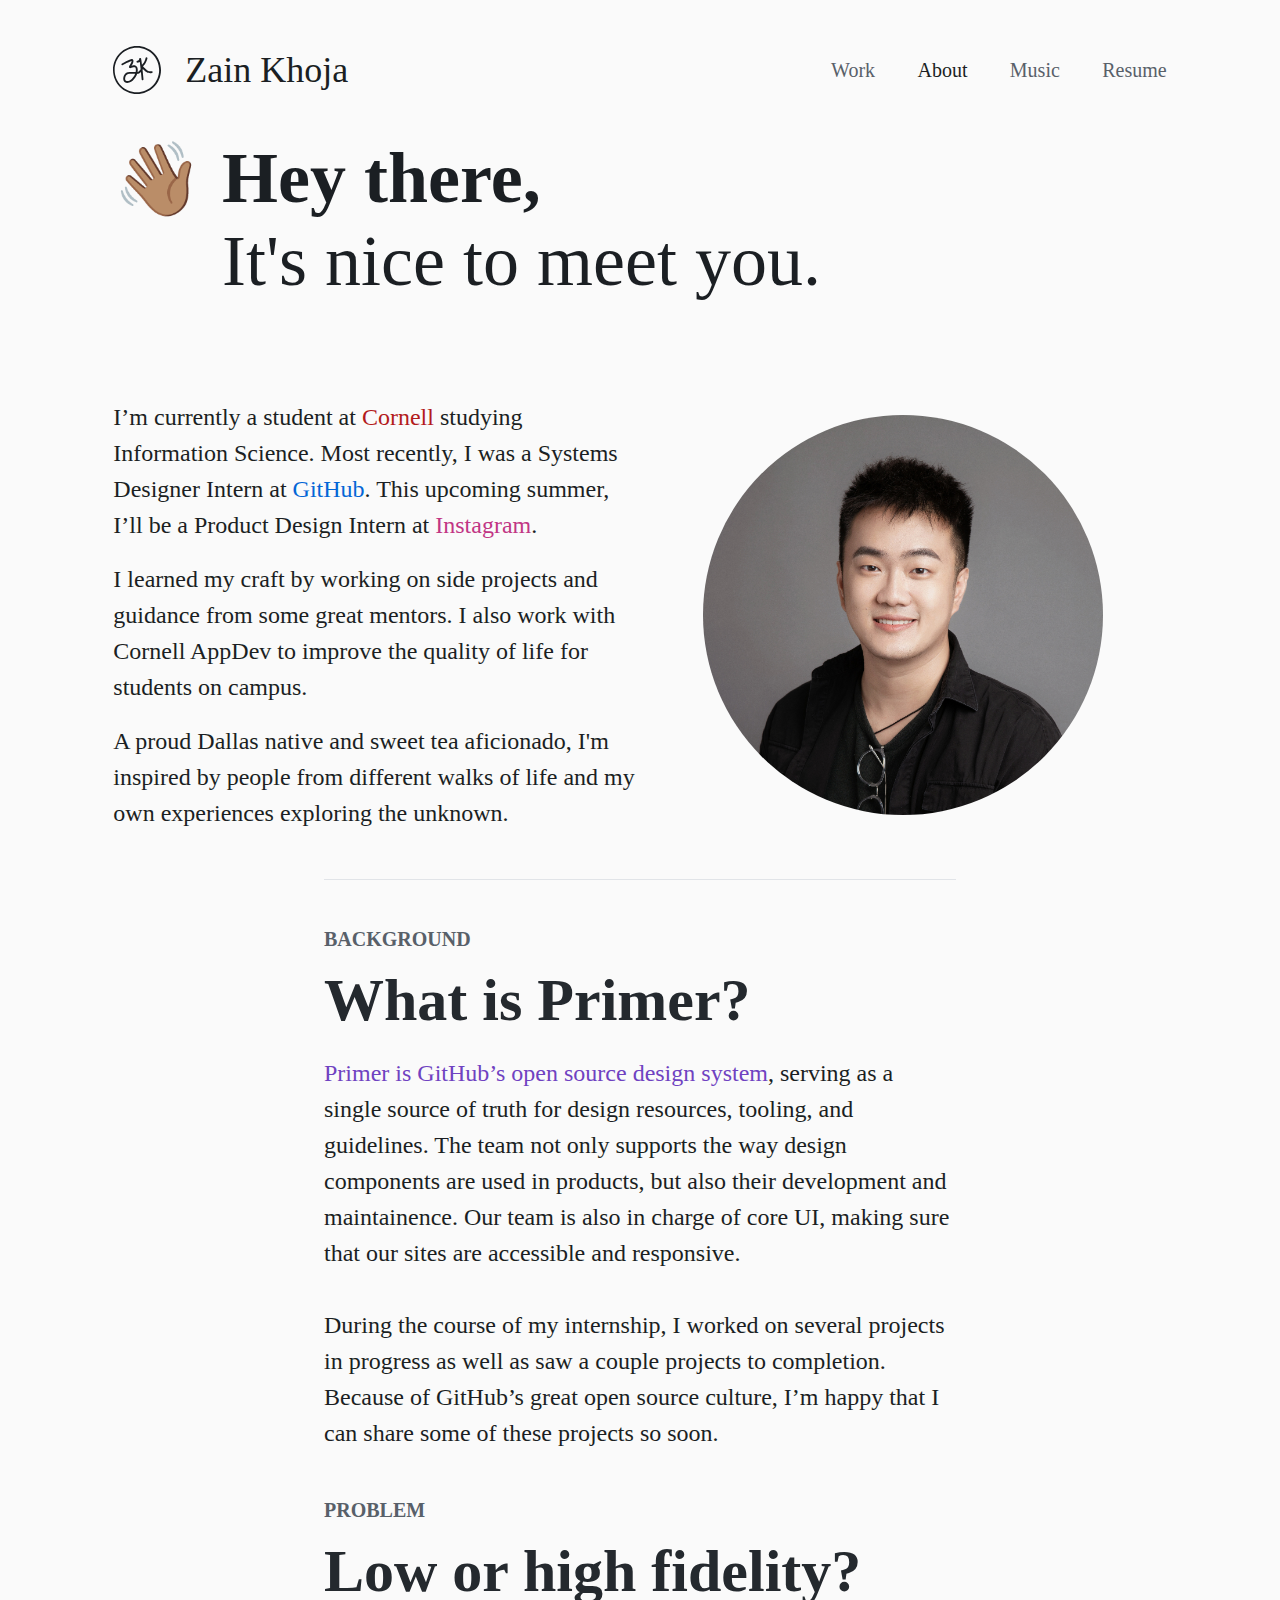
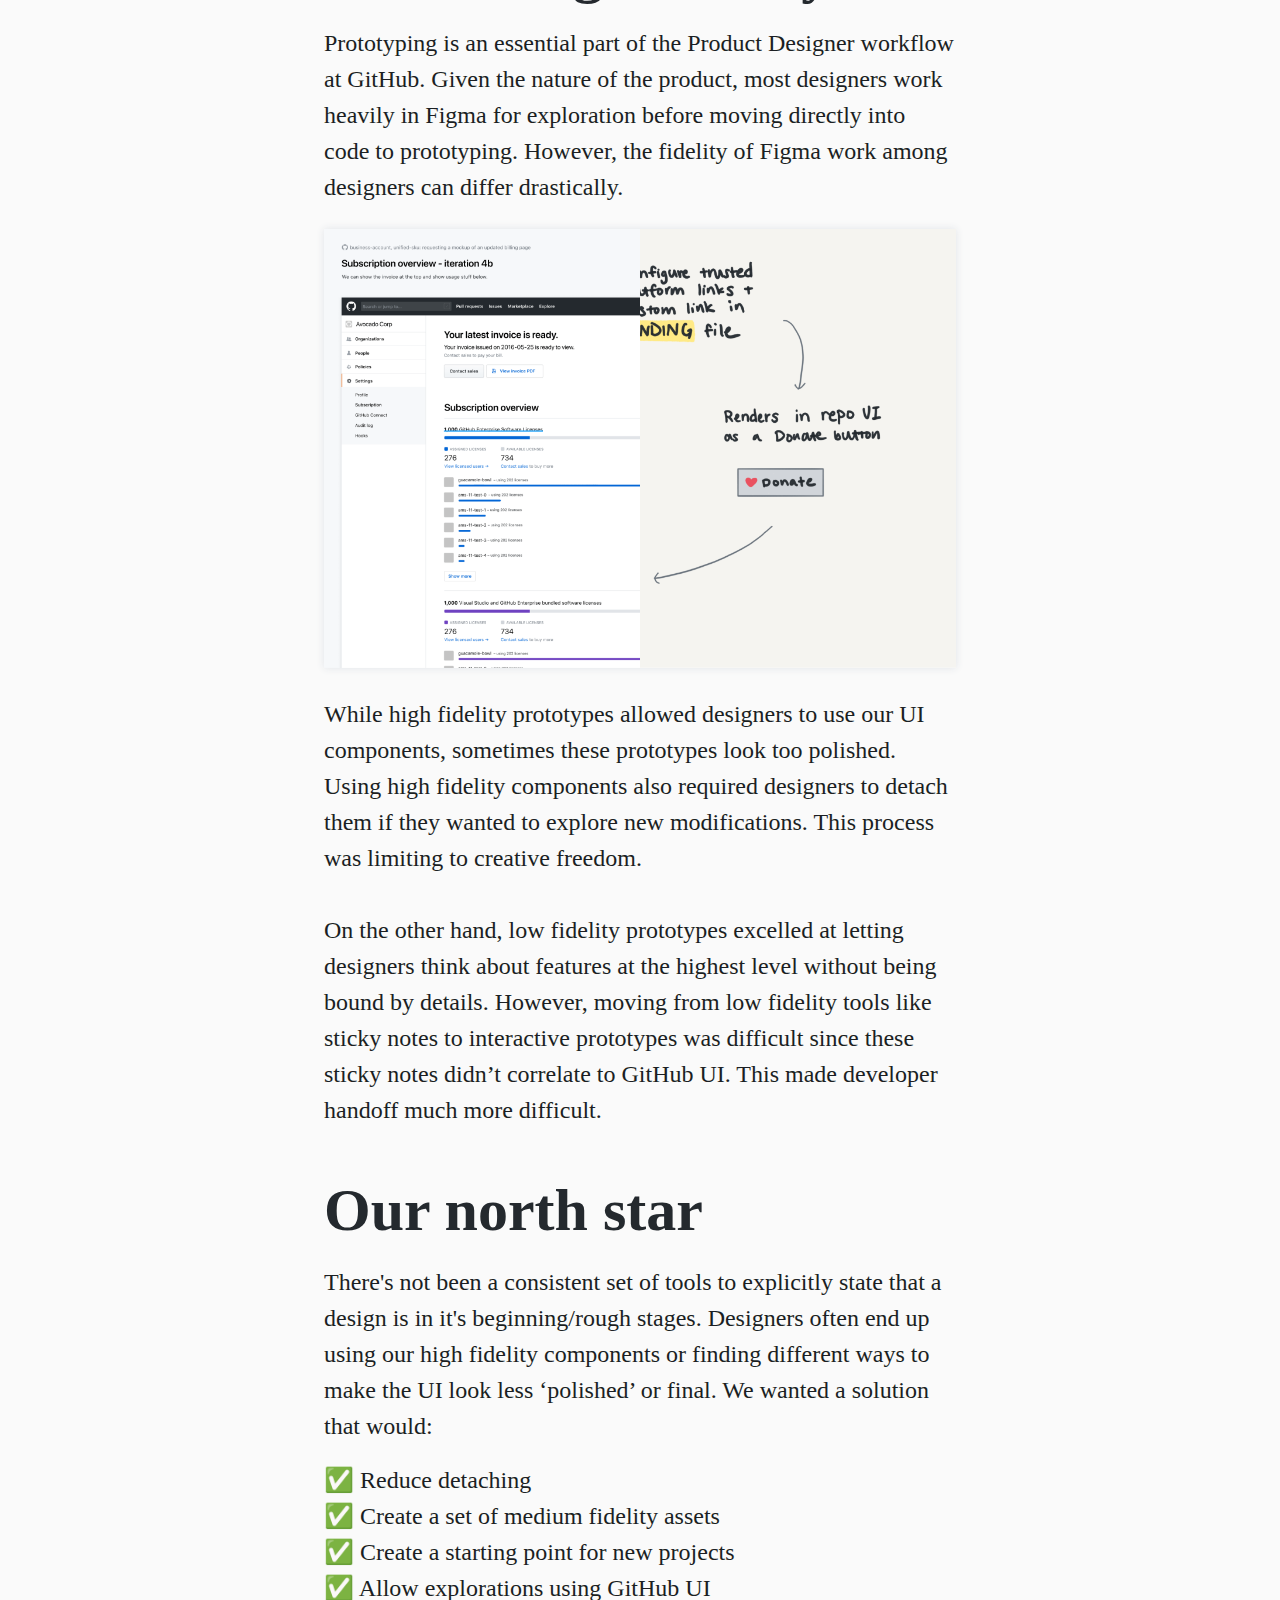
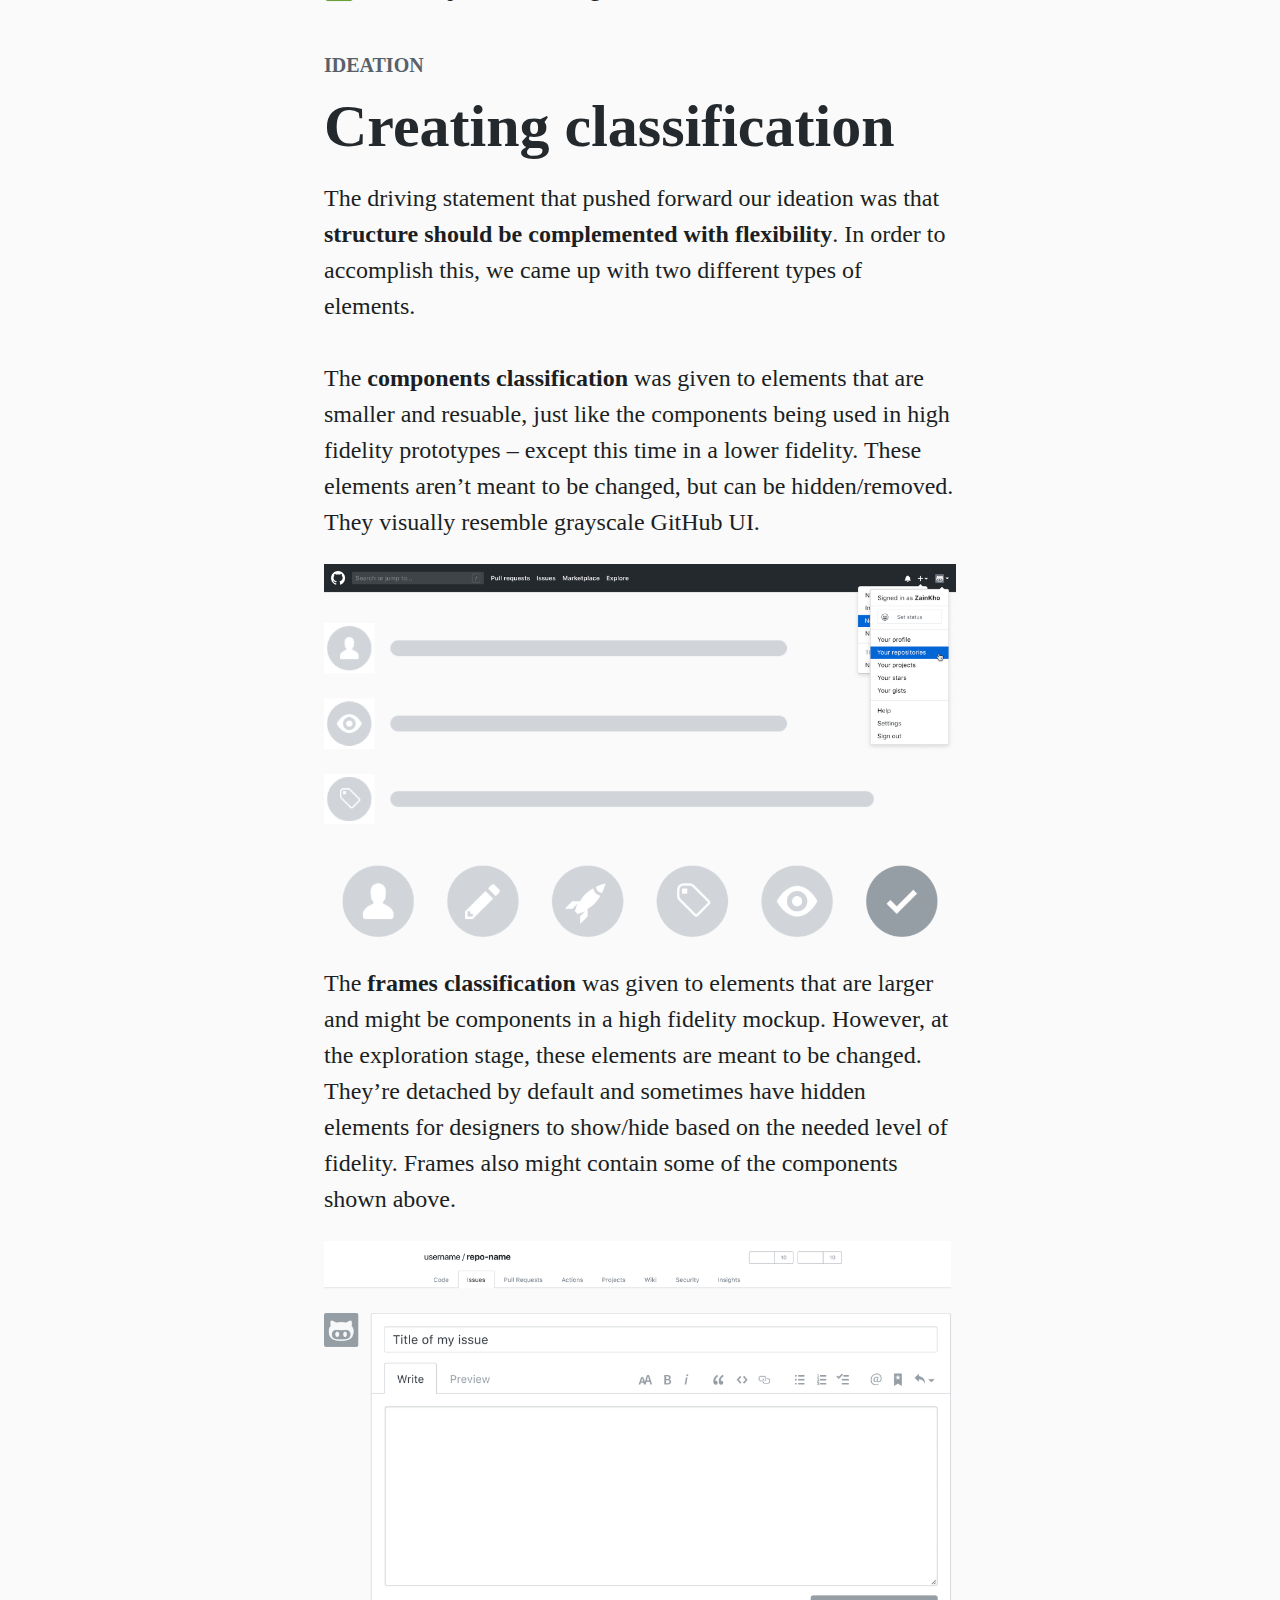
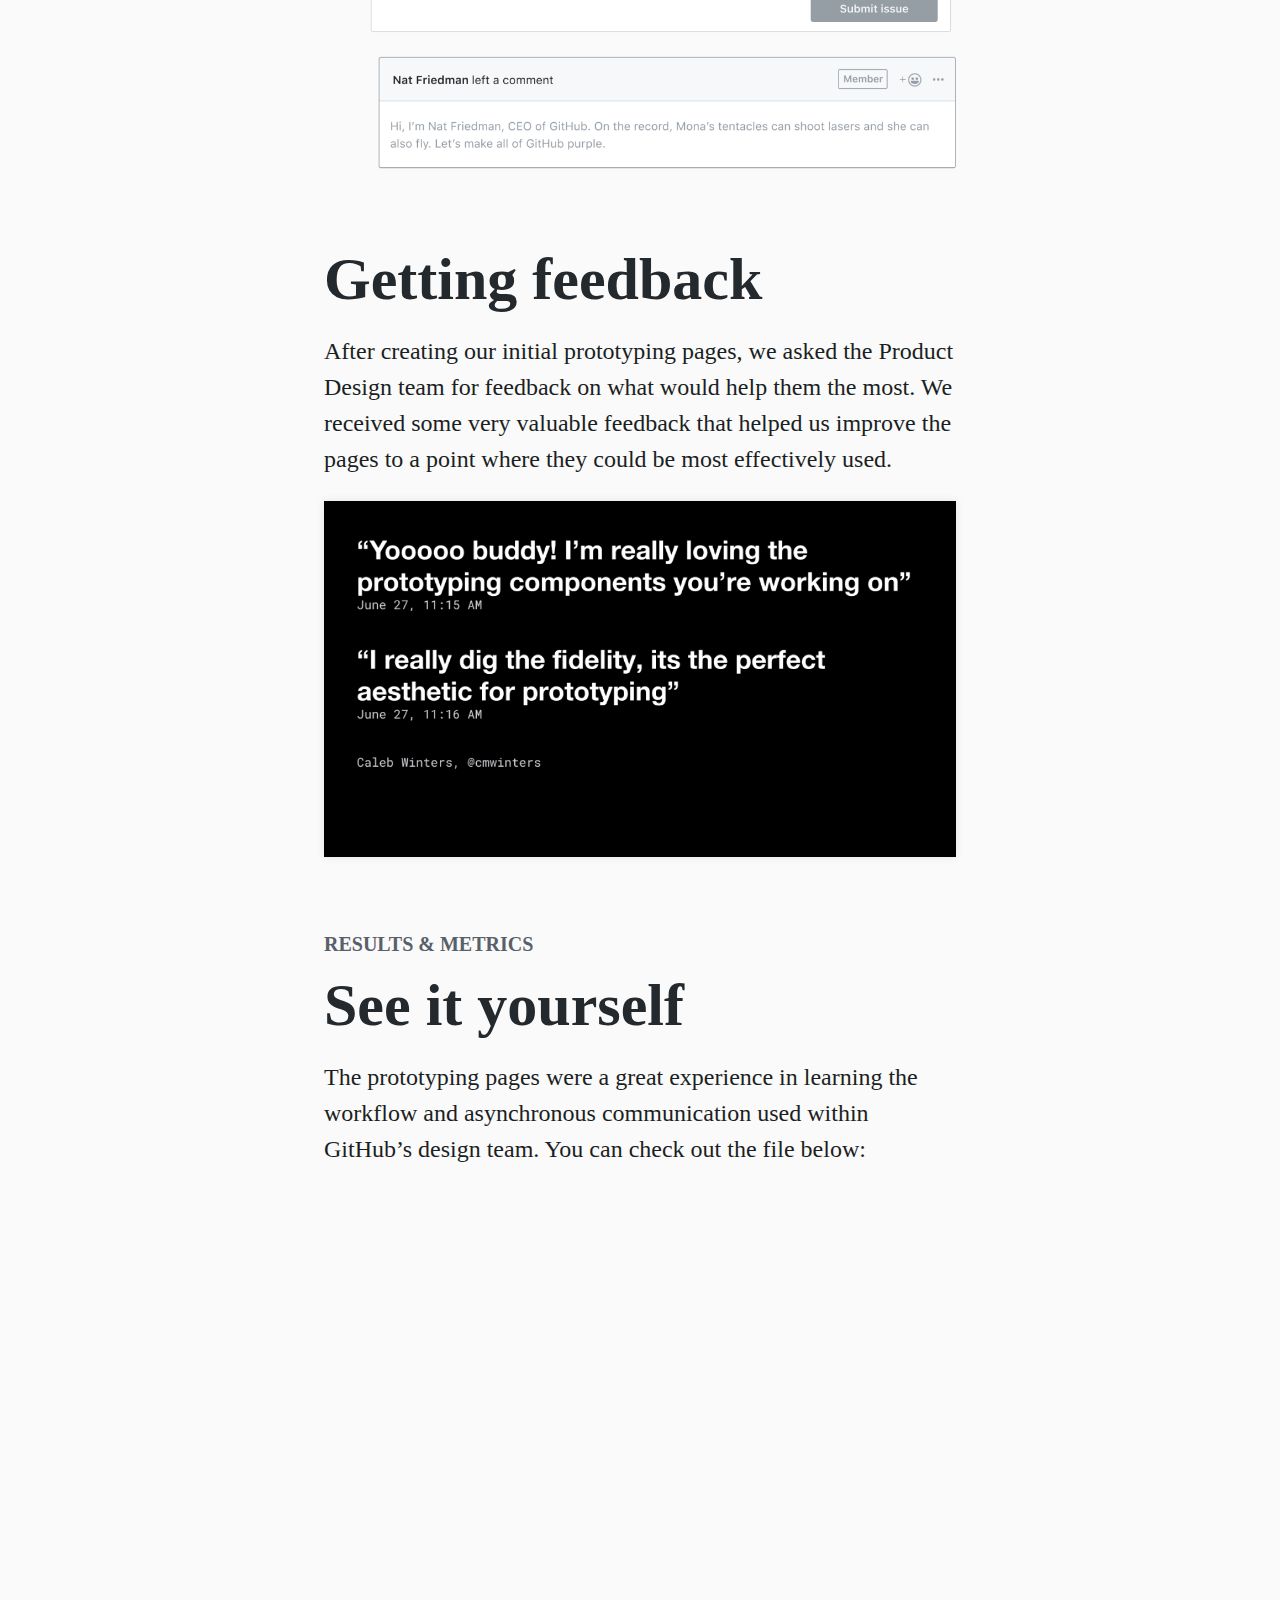
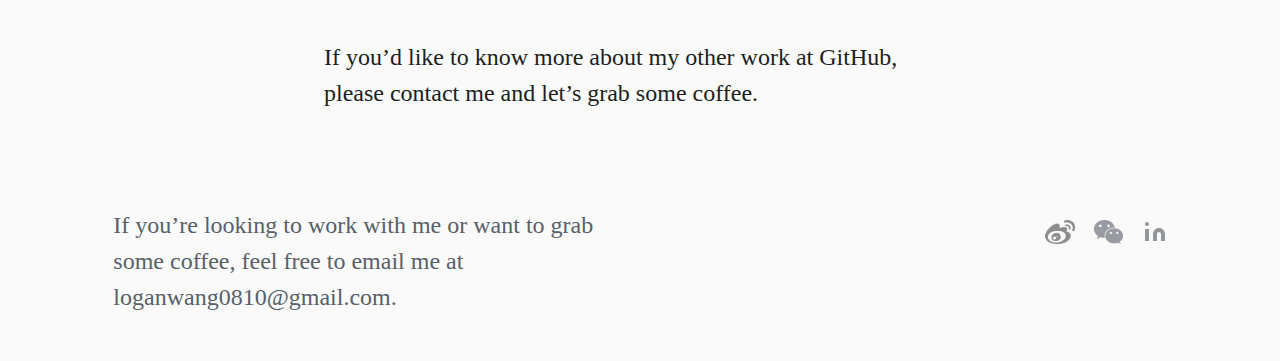
==== about.html @ 45bb0aec "Basic Foundation" ====
<!-- About -->

<!DOCTYPE html>
<html lang="en">

<!-- HEAD -->
<head id="top">
    <meta charset="UTF-8">
    <title>About · Zain Khoja</title>
    <meta name="Description" content="Zain Khoja is a designer and student at Cornell. He's currently a Design Systems Intern at GitHub.">

    <!-- Viewport -->
    <meta name="viewport" content="width=device-width, initial-scale=1.0">
    
    <!-- CSS Links -->
    <link rel="stylesheet" href="css/style.css" type="text/css">
    <link rel="stylesheet" href="css/hover-min.css">

    <!-- Javascript -->
    <script src="js/jquery-3.4.1.min.js"></script>
    <script>
        /* Back button appears on scroll */
        $(window).scroll(function(){
          if ($(this).scrollTop() > 20) {
              $('.back').removeClass('no-display');
          } else {
              $('.back').addClass('no-display');
          }
        });
        
        /* Forward button appears on scroll */
        $(window).scroll(function(){
          if ($(this).scrollTop() > 20) {
              $('.forward').removeClass('no-display');
          } else {
              $('.forward').addClass('no-display');
          }
        });
        
        /* Scroll button appears on scroll */
        $(window).scroll(function(){
          if ($(this).scrollTop() > 20) {
              $('.scroll-to-top').removeClass('no-display');
          } else {
              $('.scroll-to-top').addClass('no-display');
          }
        });

        /* Smooth Scrolling */
        $(document).ready(function(){
          $("a").on('click', function(event) {
            if (this.hash !== "") {
                event.preventDefault();
                var hash = this.hash;
                $('html, body').animate({
                    scrollTop: $(hash).offset().top
                }, 500, function(){
                    window.location.hash = hash;
                });
            }
          });
        });
    </script>

    <!-- Webpage Icons -->
    <link rel="icon" type="image/x-icon" href="fanyue_logo.ico"/>
    <link rel="icon" type="image/png" href="zk-logo.png"/>

    <!-- Global site tag (gtag.js) - Google Analytics -->
    <script async src="https://www.googletagmanager.com/gtag/js?id=UA-89012104-2"></script>
    <script>
      window.dataLayer = window.dataLayer || [];
      function gtag(){dataLayer.push(arguments);}
      gtag('js', new Date());

      gtag('config', 'UA-89012104-2');
    </script>

    <!-- Twitter Preview -->
    <meta name="twitter:card" content="summary_large_image"/>
    <meta name="twitter:site" content="@zainkho"/>
    <meta name="twitter:creator" content="@zainkho"/>
    <meta name="twitter:title" content="Zain Khoja" />
    <meta name="twitter:description" content="Zain Khoja is a designer and student at Cornell."/>
    <meta name="twitter:image:src" content="https://zainkho.com/zk-screenshot.png"/>
</head>

<body class="grid">
    <!-- Header -->
    <header class="c12">
        <!-- Nav -->
        <div class="hero">
            <div class="header">
                <a href="/"><img alt="Zain Khoja logo" src="zk-logo.svg" class="zk-logo"></a>
                <h3 class="medium content-web">Zain Khoja</h3>
                <nav class="nav">
                    <h5 class="option"><a href="index.html">Work</a></h5>
                    <h5 class="option selected">About</h5>
                    <h5 class="option"><a href="travel.html">Music</a></h5>
                    <h5 class="option"><a href="resume.html">Resume</a></h5>
                </nav>
            </div>

            <!-- Title -->
            <div class="title">
                <h1 class="content-web emoji">👋🏽</h1>
                <div>
                    <h1 class="content-mobile">👋🏽</h1>
                    <h1>Hey there,</h1>
                    <h1 class="medium">It's nice to meet you.</h1>
                </div>
            </div>
        </div>
    </header>
    
    <main class="c12 summary main">
        <div>
            <p>
                I’m currently a student at <a href="https://www.cornell.edu/" target="_blank" rel="noopener" class="link cornell-link">Cornell</a> studying Information Science. Most recently, I was a Systems Designer Intern at <a href="https://primer.style/team" target="_blank" rel="noopener" style="color: #0366D6" class="link">GitHub</a>. This upcoming summer, I’ll be a Product Design Intern at <a href="https://instagram.com" target="_blank" rel="noopener" class="link ig-link">Instagram</a>.
            </p><br>
            <p>
                I learned my craft by working on <a href="http://unicreative.co/" target="_blank" rel="noopener" class="link">side projects</a> and guidance from some <a href="https://twitter.com/sahkho" target="_blank" rel="noopener" class="link">great mentors</a>. I also work with <a href="https://cornellappdev.com" target="_blank" rel="noopener" class="link">Cornell AppDev</a> to improve the quality of life for students on campus.
            </p><br>
            <p>
                A proud Dallas native and sweet tea aficionado, I'm inspired by people from different walks of life and my own experiences exploring the unknown.
            </p>
        </div>
        <img alt="picture of Zain Khoja" src="形象照.jpeg" class="avi">
    </main>
    
    <div class="c6 divider"></div>

    <div class="c6">
        <div class="section">
            <h5 class="subtitle">Background</h5>
            <h2 class="github-title">What is Primer?</h2>
            <p>
                <a href="https://primer.style/" target="_blank" rel="noopener" class="link github-link">Primer is GitHub’s open source design system</a>, serving as a single source of truth for design resources, tooling, and guidelines. The team not only supports the way design components are used in products, but also their development and maintainence. Our team is also in charge of core UI, making sure that our sites are accessible and responsive.
            </p>
            <br><br>
            <p>
                During the course of my internship, I worked on several projects in progress as well as saw a couple projects to completion. Because of GitHub’s great open source culture, I’m happy that I can share some of these projects so soon.
            </p>
        </div>

        <div class="section">
            <h5 class="subtitle">Problem</h5>
            <h2 class="github-title">Low or high fidelity?</h2>
            <p>
                Prototyping is an essential part of the Product Designer workflow at GitHub. Given the nature of the product, most designers work heavily in Figma for exploration before moving directly into code to prototyping. However, the fidelity of Figma work among designers can differ drastically.
            </p>
            <img alt="low and high fidelity explorations" src="work/github/github-mockup-1.png" class="img shadow"> 
            <p>
                While high fidelity prototypes allowed designers to use our UI components, sometimes these prototypes look too polished. Using high fidelity components also required designers to detach them if they wanted to explore new modifications. This process was limiting to creative freedom.
            </p>
            <br><br>    
            <p>
                On the other hand, low fidelity prototypes excelled at letting designers think about features at the highest level without being bound by details. However, moving from low fidelity tools like sticky notes to interactive prototypes was difficult since these sticky notes didn’t correlate to GitHub UI. This made developer handoff much more difficult.
            </p>
        </div>

        <div class="section">
            <h5 class="subtitle"></h5>
            <h2 class="github-title">Our north star</h2>
            <p>
                There's not been a consistent set of tools to explicitly state that a design is in it's beginning/rough stages. Designers often end up using our high fidelity components or finding different ways to make the UI look less ‘polished’ or final. We wanted a solution that would:
            </p>
            <br>
            <p>
                ✅ Reduce detaching<br>
                ✅ Create a set of medium fidelity assets<br>
                ✅ Create a starting point for new projects<br>
                ✅ Allow explorations using GitHub UI
            </p>
        </div>

        <div class="section">
            <h5 class="subtitle">Ideation</h5>
            <h2 class="github-title">Creating classification</h2>
            <p>
                The driving statement that pushed forward our ideation was that <strong>structure should be complemented with flexibility</strong>. In order to accomplish this, we came up with two different types of elements.
            </p>
            <br><br>
            <p>
                The <strong>components classification</strong> was given to elements that are smaller and resuable, just like the components being used in high fidelity prototypes – except this time in a lower fidelity. These elements aren’t meant to be changed, but can be hidden/removed. They visually resemble grayscale GitHub UI.
            </p>
            <img alt="prototyping components" src="work/github/github-mockup-2.png" class="img">
            <p>
                The <strong>frames classification</strong> was given to elements that are larger and might be components in a high fidelity mockup. However, at the exploration stage, these elements are meant to be changed. They’re detached by default and sometimes have hidden elements for designers to show/hide based on the needed level of fidelity. Frames also might contain some of the components shown above.
            </p>
            <img alt="prototyping frames" src="work/github/github-mockup-3.png" class="img">
        </div>

        <div class="section">
            <h5 class="subtitle"></h5>
            <h2 class="github-title">Getting feedback</h2>
            <p>
                After creating our initial prototyping pages, we asked the Product Design team for feedback on what would help them the most. We received some very valuable feedback that helped us improve the pages to a point where they could be most effectively used.
            </p>
            <img alt="prototyping feedback" src="work/github/github-mockup-4.png" class="img shadow">
        </div>

        <div class="section">
            <h5 class="subtitle">Results & Metrics</h5>
            <h2 class="github-title">See it yourself</h2>
            <p>
                The prototyping pages were a great experience in learning the workflow and asynchronous communication used within GitHub’s design team. You can check out the file below:
            </p>
            <br/>
            <iframe style="border: none;" width="800" height="450" src="https://www.figma.com/embed?embed_host=share&url=https%3A%2F%2Fwww.figma.com%2Ffile%2FRfvQDIm4H4pRqiv7b1nHXZ%2Fprototyping-pages%3Fnode-id%3D0%253A1" allowfullscreen></iframe>
            <br/>
            <p>
                 If you’d like to know more about my other work at GitHub, please contact me and let’s grab some coffee.
            </p>
        </div>
    </div>

    <footer class="c12 grid">
        <div class="c6-left">
            <p>If you’re looking to work with me or want to grab some coffee, feel free to email me at <a href="loganwang0810@gmail.com?subject=Hey!" target="_blank" rel="noopener">loganwang0810@gmail.com</a>.</p>
        </div>
        <div class="social">
            <a href="https://weibo.com/u/2411232393" target="_blank" rel="noopener"><img alt="Twitter icon" src="icons/weibo.png" class="icons"></a>
            <a href="wechat_frd.jpeg" target="_blank" rel="noopener"><img alt="Medium icon" src="icons/wechat.png" class="icons"></a>
            <a href="https://www.linkedin.com/in/%E7%95%88%E6%9C%88-%E7%8E%8B-574818156/" target="_blank" rel="noopener"><img alt="LinkedIn icon" src="icons/linkedin.svg" class="icons"></a>
        </div>  
        
        <!-- Scroll To Top -->
        <a href="#top" aria-label="scroll to top" class="content-web no-display scroll-to-top"></a>
    </footer>
</body>

</html>
---- css/style.css ----
/* Styles */

/* COLORS */
:root {
    --black: #1B1F23;
    --white: #FAFAFA;
    --gray-01: #E1E4E8;
    --gray-02: #959DA5;
    --gray-03: #586069;
    --gray-04: #2F363D;
    --gray-05: #1B1F23;
}

/* TYPOGRAPHY */
@font-face {
    font-family: 'SF-Display';
    src: url(../fonts/SF-Pro-Display-Bold.woff);
    font-weight: bold;
}
@font-face {
    font-family: 'SF-Display';
    src: url(../fonts/SF-Pro-Display-Medium.woff);
    font-weight: 500;
}
@font-face {
    font-family: 'SF-Display';
    src: url(../fonts/SF-Pro-Display-Regular.woff);
    font-weight: normal;
}
@font-face {
    font-family: 'SF-Text';
    src: url(../fonts/SF-Pro-Text-Bold.woff);
    font-weight: bold;
}
@font-face {
    font-family: 'SF-Text';
    src: url(../fonts/SF-Pro-Text-Medium.woff);
    font-weight: 500;
}
@font-face {
    font-family: 'SF-Text';
    src: url(../fonts/SF-Pro-Text-Regular.woff);
    font-weight: normal;
}

h1 {
    font-family: 'SF-Display';
    font-size: 36px;    
    font-weight: bold;
    line-height: inherit;
    margin: 0;
}
h2 {
    font-family: 'SF-Display';
    font-size: 36px;    
    font-weight: bold;
    line-height: inherit;
    margin: 0;
}
h3 {
    font-family: 'SF-Display';
    font-size: 18px;    
    font-weight: bold;
    line-height: inherit;
    margin: 0;
}
h4 {
    font-family: 'SF-Display';
    font-size: 18px;    
    font-weight: bold;
    line-height: inherit;
    margin: 0;
}
h5 {
    font-family: 'SF-Display';
    font-size: 16px;    
    font-weight: bold;
    line-height: inherit;
    margin: 0;
}
h6 {
    font-family: 'SF-Text';
    font-size: 14px;    
    font-weight: bold;
    line-height: inherit;
    margin: 0;
}
p, li {
    font-family: 'SF-Display';
    font-size: 18px;
    font-weight: normal;
    line-height: 150%;
    margin: 0;
}
a {
    text-decoration: none;
    color: inherit;
    transition: 0.28s;
}
@media screen and (min-width: 450px) {
    h1 {
        font-size: calc(36px + 36* ((100vw - 320px) / 680));
    }
    h2 {
        font-size: calc(30px + 30 * ((100vw - 320px) / (680)));
    }
    h3 {
        font-size: calc(18px + 18 * ((100vw - 320px) / (680)));
    }
    h4 {
        font-size: calc(18px + 6 * ((100vw - 320px) / (680)));
    }
    h5 {
        font-size: calc(16px + 4 * ((100vw - 320px) / (680)));
    }
    h6 {
        font-size: calc(14px + 2 * ((100vw - 320px) / (680)));
    }
    p, li {
        font-size: calc(18px + 6 * ((100vw - 320px) / (680)));
    }
}
@media screen and (min-width: 1000px) {
    h1 {
        font-size: 72px;
    }
    h2 {
        font-size: 60px;
    }
    h3 {
        font-size: 36px;
    }
    h4 {
        font-size: 24px;
    }
    h5 {
        font-size: 20px;
    }
    h6 {
        font-size: 16px;
    }
    p, li {
        font-size: 24px;
    }
}
.medium {
    font-weight: 500;
}
.white {
    color: var(--white);
}
.link:hover {
    opacity: 0.6;
    transition: 0.28s;
}

/* GRID */
.grid {
    display: grid;
    grid-template-columns: minmax(0, 1fr);
}
.c12 {
    grid-column: 2 /12;
}
.c6 {
    grid-column: 4 / 10;
}
.c6-left {
    grid-column: 1 / 7;
}
.c6-right {
    grid-column: 8 / 12;
}
.flex {
    display: flex;
    flex-direction: column;
}

/* IMAGES */
.img {
    margin-top: 1.5em;
    margin-bottom: 1.5em;
    width: 100%;
}
.shadow {
    box-shadow: 0 0 8px 0 var(--gray-01);
}

/* GLOBAL */ 
html {
    color: var(--black);
    background: var(--white);
    overflow-x: hidden;
    margin-top: 3vw;
    margin-bottom: 3vw;
    
    animation: 1.0s ease-in fade-in;
}
img {
    -webkit-user-drag: none;
}
video {
    -webkit-user-drag: none;
}
.section {
    margin-bottom: 3em;
}

/* HEADER */
.hero {
    position: relative;
}
.header {
    display: flex;
    flex-direction: row;
    line-height: 3em;
}
.zk-logo {
    height: 3em;
    transition: 1.5s ease-in-out;
}
.zk-logo:hover {
    transform: rotate(1800deg);
    transition: 15.0s linear;
}
.nav {
    line-height: 3em;
}
.option {
    display: inline;
    margin-left: 6vw;
    font-weight: normal;
    color: var(--gray-03);
}
.selected {
    font-weight: 500;
    color: var(--black);
}
.option:hover {
    color: var(--black);
}
.title {
    display: flex;
    flex-direction: row;
}
.emoji {
    height: 7vw;
    width: 7vw;
    margin-right: 0.5em;
    text-align: center
}

/* SUMMARY */
.summary {
    display: grid;
    grid-template-columns: 100%;
}
.summary-section {
    width: 100%;
}
.summary-item {
    margin-bottom: 1.5em;
}
.subtitle {
    margin-bottom: 0.75em;
    text-transform: uppercase;
    color: var(--gray-03);
}
.divider {
    border-top: 1px solid var(--gray-01);
    margin-bottom: 3em;
}
/* BODY */
.main {
    margin-top: 3em;
    margin-bottom: 3em;
}
.content {
    display: grid;
    grid-column-gap: 5vw;
    grid-template-columns: auto;
    grid-row-gap: 5vw;
    grid-template-rows: auto auto auto;
    position: relative;
    margin-top: 3em;
    margin-bottom: 3em;
}
.exp {
    display: flex;
    flex-direction: column;
    position: relative;
    width: 100%;
    border-radius: 0.625em;
}
.exp:after {
    content: "";
    display: block;
    padding-bottom: 100%;
}
.exp-content {
    display: flex;
    flex-direction: column;
    position: absolute;
    width: 100%;
    height: 100%;
    justify-content: center;
    align-items: center;
    text-align: center;
}
.exp-title {
    vertical-align: top;
    text-align: left;
}
.exp-github {
    background: #386592;

}
.exp-starbucks {
    background: #00704A;
}
.exp-ideo {
    background: #FFDB6D;
}
.exp-respond {
    background: linear-gradient(#FF7E7E, #FFB77E, #FFDE88);
}
.exp-tint {
    background: linear-gradient(135deg, #B2B2B2 0%, #666666 20%, #222222 20%);
}
.exp-nalp {
    background: #0052A5;
}

.github-logo {
    position: relative;
    margin-bottom: 1.5em;
    height: 17.5%;
    
    animation: 1.0s ease-in-out infinite infinite-bob;
}
.starbucks-heat-container {
    display: flex;
    flex-direction: row;
    position: relative;
    margin-right: 5%;
    margin-bottom: 5%;
    height: 10%;
    justify-content: center;
    align-items: center;
}
.starbucks-heat {
    display: inline-flex;
    margin: 7.5%;
    width: 5vw;
    height: 65%;
    border-radius: 10em;
    background: var(--white);
}
.evaporate-1 {
    animation: 2.0s ease-in-out infinite evaporate;
    animation-delay: 0s;
}
.evaporate-2 {
    animation: 2.0s ease-in-out infinite evaporate;
    animation-delay: 0.5s;
}
.evaporate-3 {
    animation: 2.0s ease-in-out infinite evaporate;
    animation-delay: 1.0s;
}

.starbucks-logo {
    position: relative;
    margin-bottom: 1.5em;
    height: 17.5%;
}
.ideo-soundwaves-container {
    display: flex;
    flex-direction: row;
    position: relative;
    margin-bottom: 1.5em;
    width: 100%;
    height: 45%;
    justify-content: center;
    align-items: center;
}
.ideo-soundwaves {
    display: inline-flex;
    margin: 1.25%;
    width: 0.5em;
    height: 100%;
    border-radius: 10em;
    background: var(--gray-05);
}
.ideo-soundwaves-1 {
    height: 25%;
}
.ideo-soundwaves-2 {
    height: 35%;
}
.ideo-soundwaves-3 {
    height: 45%;
}
.ideo-soundwaves-4 {
    height: 55%;
}
.ideo-soundwaves-5 {
    height: 65%;
}
.ideo-soundwaves-6 {
    height: 75%;
}
.ideo-soundwaves-7 {
    height: 85%;
}
.respond-logo-container {
    display: flex;
    flex-direction: row;
    position: relative;
    margin-bottom: 1.5vw;
    height: 45%;
    align-items: center;
    justify-content: center;
}
.respond-logo {
    position: relative;
    margin: 1.5vw;
    width: 20%;
}
.tint-logo {
    position: relative;
    margin-bottom: 1.5em;
    height: 17.5%;
}
.nalp-logo {
    position: relative;
    margin-bottom: 1.5em;
    height: 17.5%;
}

/* FOOTER */
footer {
    margin-top: 3em;
    line-height: 4em;
    color: var(--gray-03);
}
footer p a:hover {
    color: var(--black);
}
.social {
    grid-column: 9/ 13;
    display: flex;
    flex-direction: row;
    justify-content: flex-end;
    position: relative;
}
.icons {
    display: inline-block;
    margin-left: 1.5vw;
    height: 1.5em;
    opacity: 0.45;
    transition: 0.28s;
}
.icons:hover {
    opacity: 1;
    transition: 0.28s;
}

/* BACK */
.back {
    position: fixed;
    bottom: 11%;
    left: 4em;
    z-index: 99;
    width: 1.5em;
    height: 1.5em;
    cursor: pointer;
    outline: none !important;
    background: url(../icons/chevron-left.svg) center / contain no-repeat;
    opacity: 0.45;

    transition: 0.28s;
}
.back:hover {
    opacity: 1;
    transition: 0.28s;
}
.back.no-display {
    opacity: 0;
}

/* FORWARD */
.forward {
    position: fixed;
    bottom: 11%;
    left: 6.5em;
    z-index: 99;
    width: 1.5em;
    height: 1.5em;
    cursor: pointer;
    outline: none !important;
    background: url(../icons/chevron-right.svg) center / contain no-repeat;
    opacity: 0.45;

    transition: 0.28s;
}
.forward:hover {
    opacity: 1;
    transition: 0.28s;
}
.forward.no-display {
    opacity: 0;
}

/* SCROLL TO TOP */
.scroll-to-top {
    position: fixed;
    bottom: 11%;
    right: 4em;
    z-index: 99;
    width: 1.5em;
    height:1.5em;
    cursor: pointer;
    outline: none !important;
    background: url(../icons/chevron-up.svg) center / contain no-repeat;
    opacity: 0.45;

    transition: 0.28s;
}
.scroll-to-top:hover {
    opacity: 1;
    transition: 0.28s;
}
.scroll-to-top.no-display {
    opacity: 0;
}

/* ABOUT */
.avi {
    margin-top: 3em;
    margin-left: auto;
    margin-right: auto;
    height: 15em;
    width: 15em;
    border-radius: 100em;
}
.cornell-link {
    color: #B31B1B;
}

/* TRAVEL */
.travel-title {
    width: 90vw;
    background: url(../work/travel/dallas1.jpg) center / cover no-repeat;
    -webkit-background-clip: text;
    -webkit-text-fill-color: rgba(0, 0, 0, 0.25);
}
.scroll {
    padding-top: 1.5em;
}
.photo {
    display: block;
    position: relative;
    margin-bottom: 1.5em;
    width: 100%;
    border-radius: 0.625vw;

    transition: 0.28s;
}
.photo:hover {
    transform: scale(1.01);
    transition: 0.28s;
}
.city {
    width: 90vw;
}
.city-athens {
    background: url(../work/travel/athens1.jpg) center / cover no-repeat;
    -webkit-background-clip: text;
    -webkit-text-fill-color: rgba(0, 0, 0, 0.25);
}
.city-austin {
    background: url(../work/travel/austin1.jpg) center / cover no-repeat;
    -webkit-background-clip: text;
    -webkit-text-fill-color: rgba(0, 0, 0, 0.25);
}
.city-cairo {
    background: url(../work/travel/cairo1.jpg) center / cover no-repeat;
    -webkit-background-clip: text;
    -webkit-text-fill-color: rgba(0, 0, 0, 0.25);
}
.city-cambridge {
    background: url(../work/travel/cambridge1.jpg) center / cover no-repeat;
    -webkit-background-clip: text;
    -webkit-text-fill-color: rgba(0, 0, 0, 0.25);
}
.city-chicago {
    background: url(../work/travel/chicago1.jpg) center / cover no-repeat;
    -webkit-background-clip: text;
    -webkit-text-fill-color: rgba(0, 0, 0, 0.25);
}
.city-dallas {
    background: url(../work/travel/dallas1.jpg) center / cover no-repeat;
    -webkit-background-clip: text;
    -webkit-text-fill-color: rgba(0, 0, 0, 0);
}
.city-florence {
    background: url(../work/travel/florence1.jpg) center / cover no-repeat;
    -webkit-background-clip: text;
    -webkit-text-fill-color: rgba(0, 0, 0, 0.25);
}
.city-istanbul {
    background: url(../work/travel/istanbul1.jpg) center / cover no-repeat;
    -webkit-background-clip: text;
    -webkit-text-fill-color: rgba(0, 0, 0, 0.25);
}
.city-ithaca {
    background: url(../work/travel/ithaca1.jpg) center / cover no-repeat;
    -webkit-background-clip: text;
    -webkit-text-fill-color: rgba(0, 0, 0, 0.25);
}
.city-london {
    background: url(../work/travel/london1.jpg) center / cover no-repeat;
    -webkit-background-clip: text;
    -webkit-text-fill-color: rgba(0, 0, 0, 0.25);
}
.city-madrid {
    background: url(../work/travel/madrid1.jpg) center / cover no-repeat;
    -webkit-background-clip: text;
    -webkit-text-fill-color: rgba(0, 0, 0, 0.25);
}
.city-milan {
    background: url(../work/travel/milan1.jpg) center / cover no-repeat;
    -webkit-background-clip: text;
    -webkit-text-fill-color: rgba(0, 0, 0, 0.25);
}
.city-nyc {
    background: url(../work/travel/nyc1.jpg) center / cover no-repeat;
    -webkit-background-clip: text;
    -webkit-text-fill-color: rgba(0, 0, 0, 0.25);
}
.city-orlando {
    background: url(../work/travel/orlando1.jpg) center / cover no-repeat;
    -webkit-background-clip: text;
    -webkit-text-fill-color: rgba(0, 0, 0, 0.25);
}

.city-sf {
    background: url(../work/travel/sf1.jpg) center / cover no-repeat;
    -webkit-background-clip: text;
    -webkit-text-fill-color: rgba(0, 0, 0, 0.25);
}

.city-sendai {
    background: url(../work/travel/sendai1.jpg) center / cover no-repeat;
    -webkit-background-clip: text;
    -webkit-text-fill-color: rgba(0, 0, 0, 0.25);
}
.city-sydney {
    background: url(../work/travel/sydney1.jpg) center / cover no-repeat;
    -webkit-background-clip: text;
    -webkit-text-fill-color: rgba(0, 0, 0, 0.25);
}
.city-venice {
    background: url(../work/travel/venice1.jpg) center / cover no-repeat;
    -webkit-background-clip: text;
    -webkit-text-fill-color: rgba(0, 0, 0, 0.25);
}
::-webkit-scrollbar {
    display: none;
}

/* INSTAGRAM */
.ig-title {
    background: linear-gradient(45deg, #F86737 0%, #B02999 100%);
    -webkit-background-clip: text;
    -webkit-text-fill-color: transparent;
    margin-bottom: 1.5vw;
}
.ig-link {
    color: #C13584;
}

/* DORM ROOM FUND */
.drf-title {
    color: #0702D1;
    margin-bottom: 1.5vw;
}
.drf-link {
    color: #0702D1;
}

/* GITHUB */
.github-title {
    color: #24292E;
    margin-bottom: 1.5vw;
}
.github-link {
    color: #6F42C1;
}

/* STARBUCKS */
.starbucks-title {
    color: #00704A;
    margin-bottom: 1.5vw;
}
.starbucks-link {
    color: #00704A
}

/* IDEO */
.ideo-title {
    color: var(--black);
    margin-bottom: 1.5vw;
}
.ideo-link {
    color: #DBAB09;
}

/* RESPOND */
.respond-title {
    color: #B31D28;
    margin-bottom: 1.5vw;
}
.respond-link {
    color: #D60000;
}

/* TINT */
.tint-title {
    background: linear-gradient(135deg, #B2B2B2 0%, #666666 10%, #222222 10%);
    -webkit-background-clip: text;
    -webkit-text-fill-color: transparent;
    margin-bottom: 1.5vw;
}
.tint-link {
    color: var(--gray-03);
}

/* NALP */
.nalp-title {
    color: #0052A5;
    margin-bottom: 1.5vw;
}
.nalp-link {
    color: #0366D6;
}

/* RESPONSIVE */
.content-web {
    display: none;
}
.content-mobile {
    display: inherit;
}
@media screen and (min-width: 550px) {
    /* GLOBAL */
    .content-web {
        display: inline;
    }
    .content-mobile {
        display: none;
    }
    
    /* GRID */
    .grid {
        grid-template-columns: repeat(12, minmax(0, 1fr));
    }
    .flex {
        display: flex;
        flex-direction: row;
        justify-content: space-between;
    }
    
    /* HEADER */
    .hero {
        margin-bottom: 3em;
    }
    .header {
        margin-bottom: 1.5em;
        line-height: 3em;
        justify-content: space-between;
    }
    .zk-logo {
        margin-right: 1.5em;
        height: 3em;
    }
    .nav {
        margin-left: auto;
        line-height: 3em;
    }
    .option {
        margin-left: 3vw;
    }
    
    /* BODY */
    .content {
        grid-template-columns: auto auto;
    }
    .starbucks-heat {
        width: 2vw;
        height: 65%;
    }
    
    /* BACK, FORWARD, SCROLL TO TOP */
    .back, .forward, .scroll-to-top {
        bottom: 20%;
    }
    
    /* ABOUT */
    .avi {
        height: 35vw;
        width: 35vw;
    }
    /* TRAVEL */
    .scroll {
        padding-top: 1.5em;
        padding-left: 0.5em;
        overflow-x: scroll;
        white-space: nowrap;
    }
    .photo {
        display: inline;
        margin-right: 1.5vw;
        height: 40vw;
        width: auto;
        border-radius: 0.625vw;

        transition: 0.28s;
    }
}

@media screen and (min-width: 1000px) {
    /* GLOBAL */
    .content-web {
        display: inline;
    }
    
    /* HEADER */
    .selected {
        font-weight: 500;
        color: var(--black);
    }
    .emoji {
        margin-right: 1.5vw;
    }
    
    /* SUMMARY */
    .summary {
        grid-template-columns: 50% 50%;
    }
    
    /* BACK, FORWARD, SCROLL TO TOP */
    .back, .forward, .scroll-to-top {
        bottom: 11%;
    }
    
    /* ABOUT */
    .avi {
        margin-top: auto;
        margin-bottom: auto;
        height: 25em;
        width: 25em;
    }
}

/* ANIMATIONS */
@keyframes fade-in {
  0% {
    opacity: 0;
    transform: translateY(0.05%);
  }
  100% {
    opacity: 1;
    transform: translateY(0);
  }
}

@keyframes infinite-bob {
    0% {
        transform:translateY(5%)
    }
    50% {
        transform:translateY(2.5%)
    }
    100% {
        transform:translateY(5%)
    }
}

@keyframes evaporate {
    0% {
        transform:translateY(50%);
    }
    50% {
        transform: translateY(25%);
    }
    100% {
        transform: translateY(50%);
    }
}
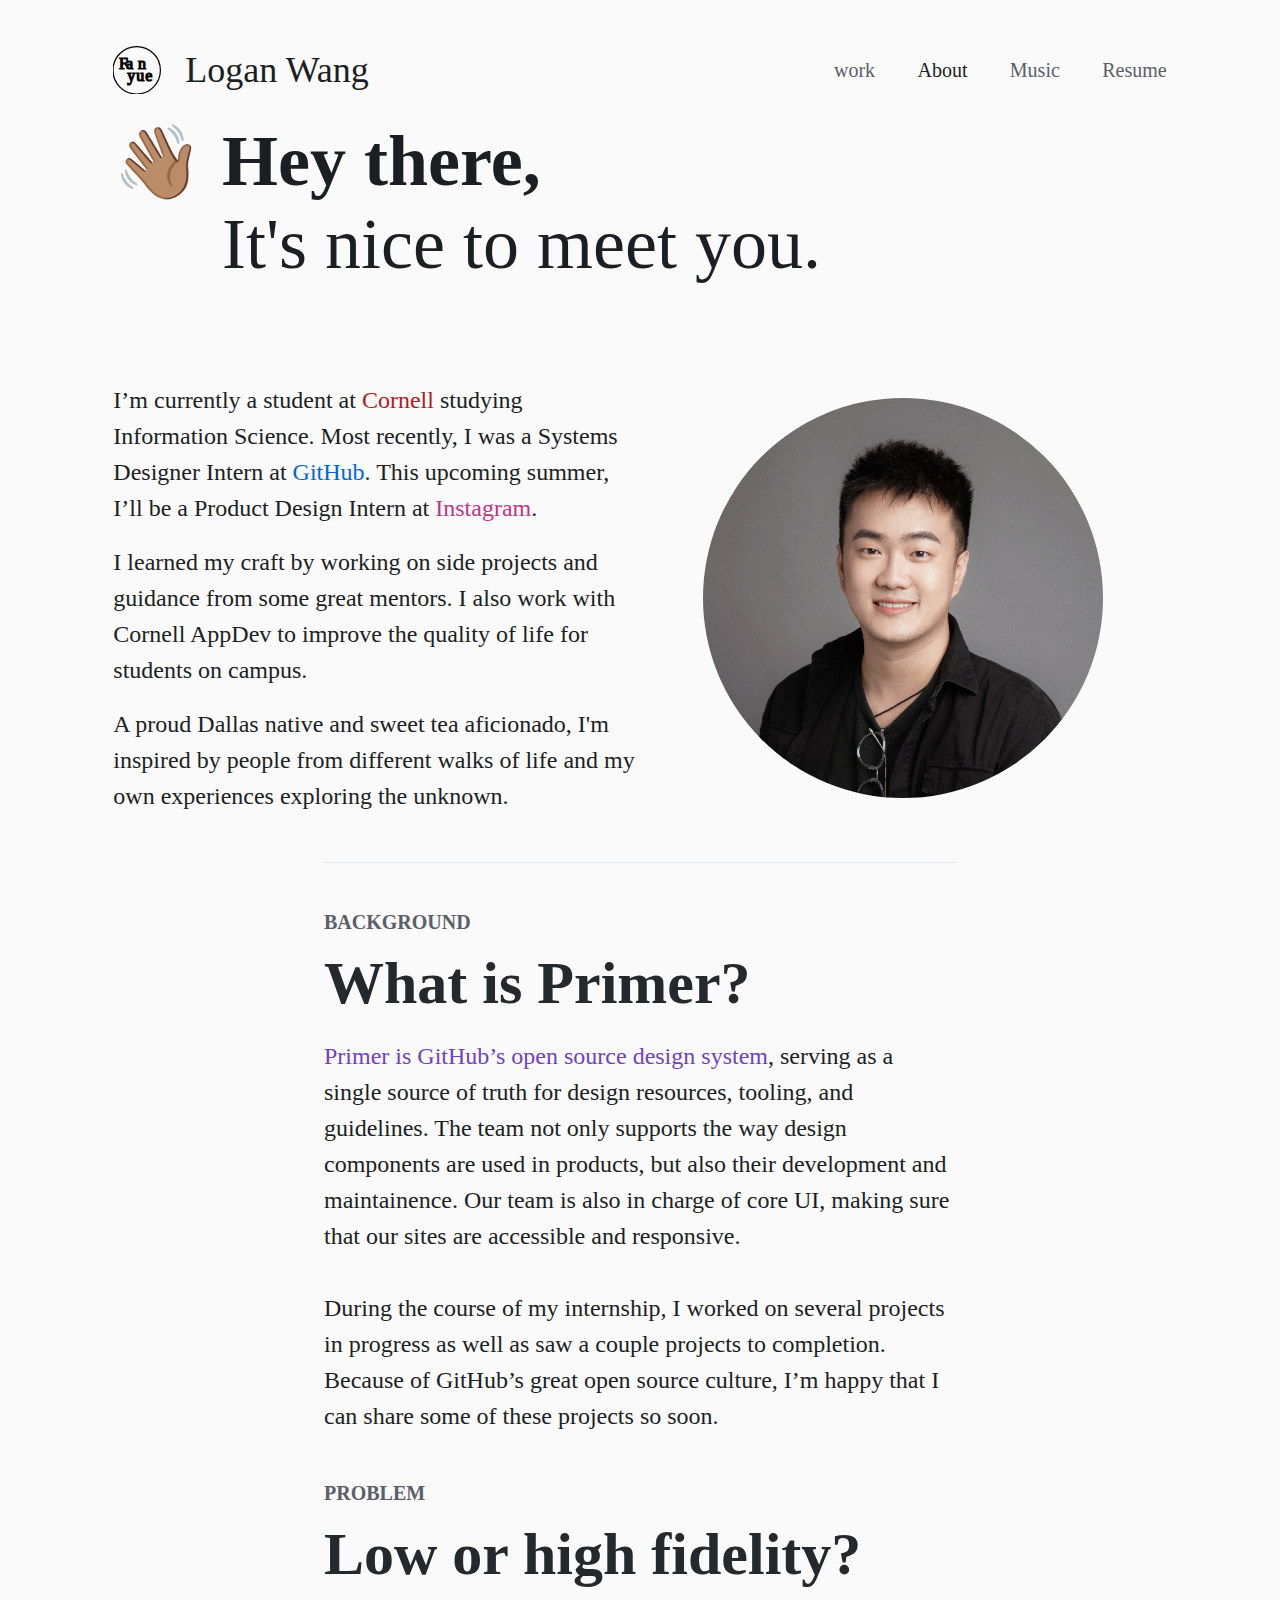
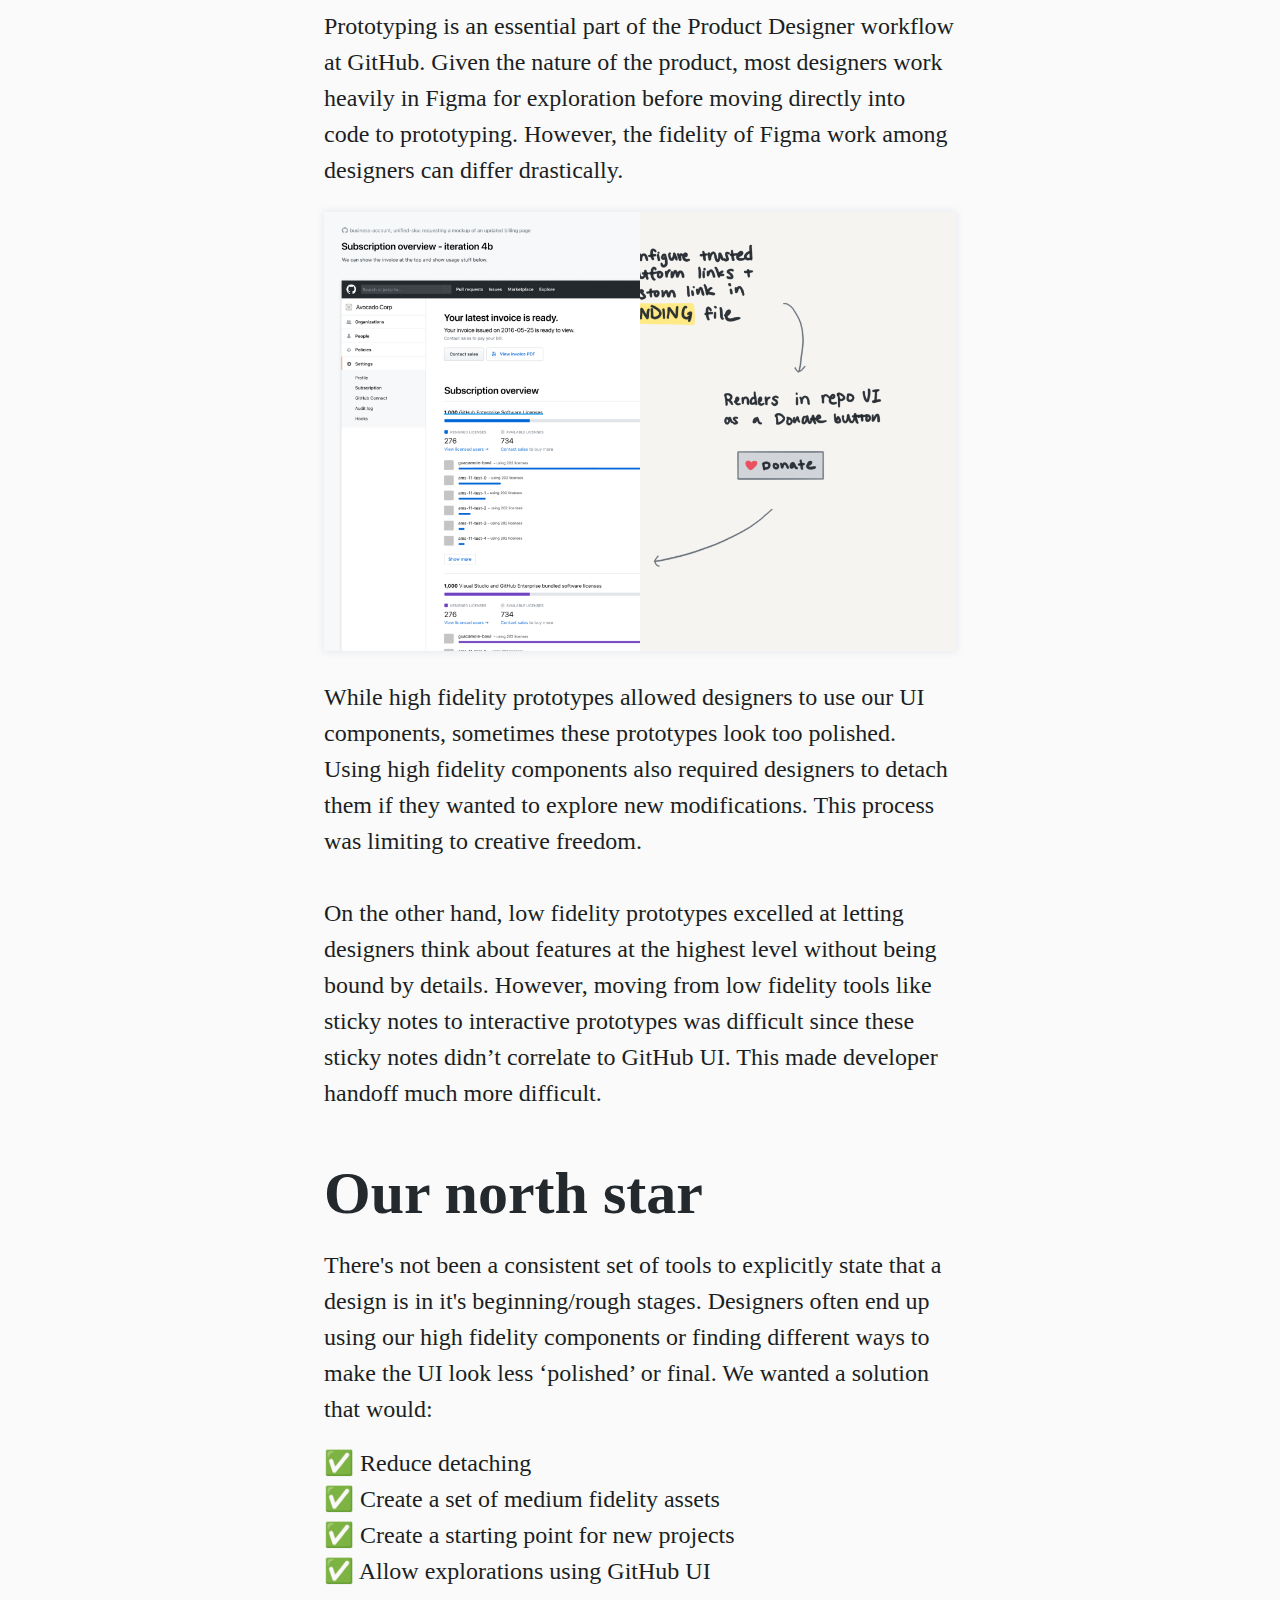
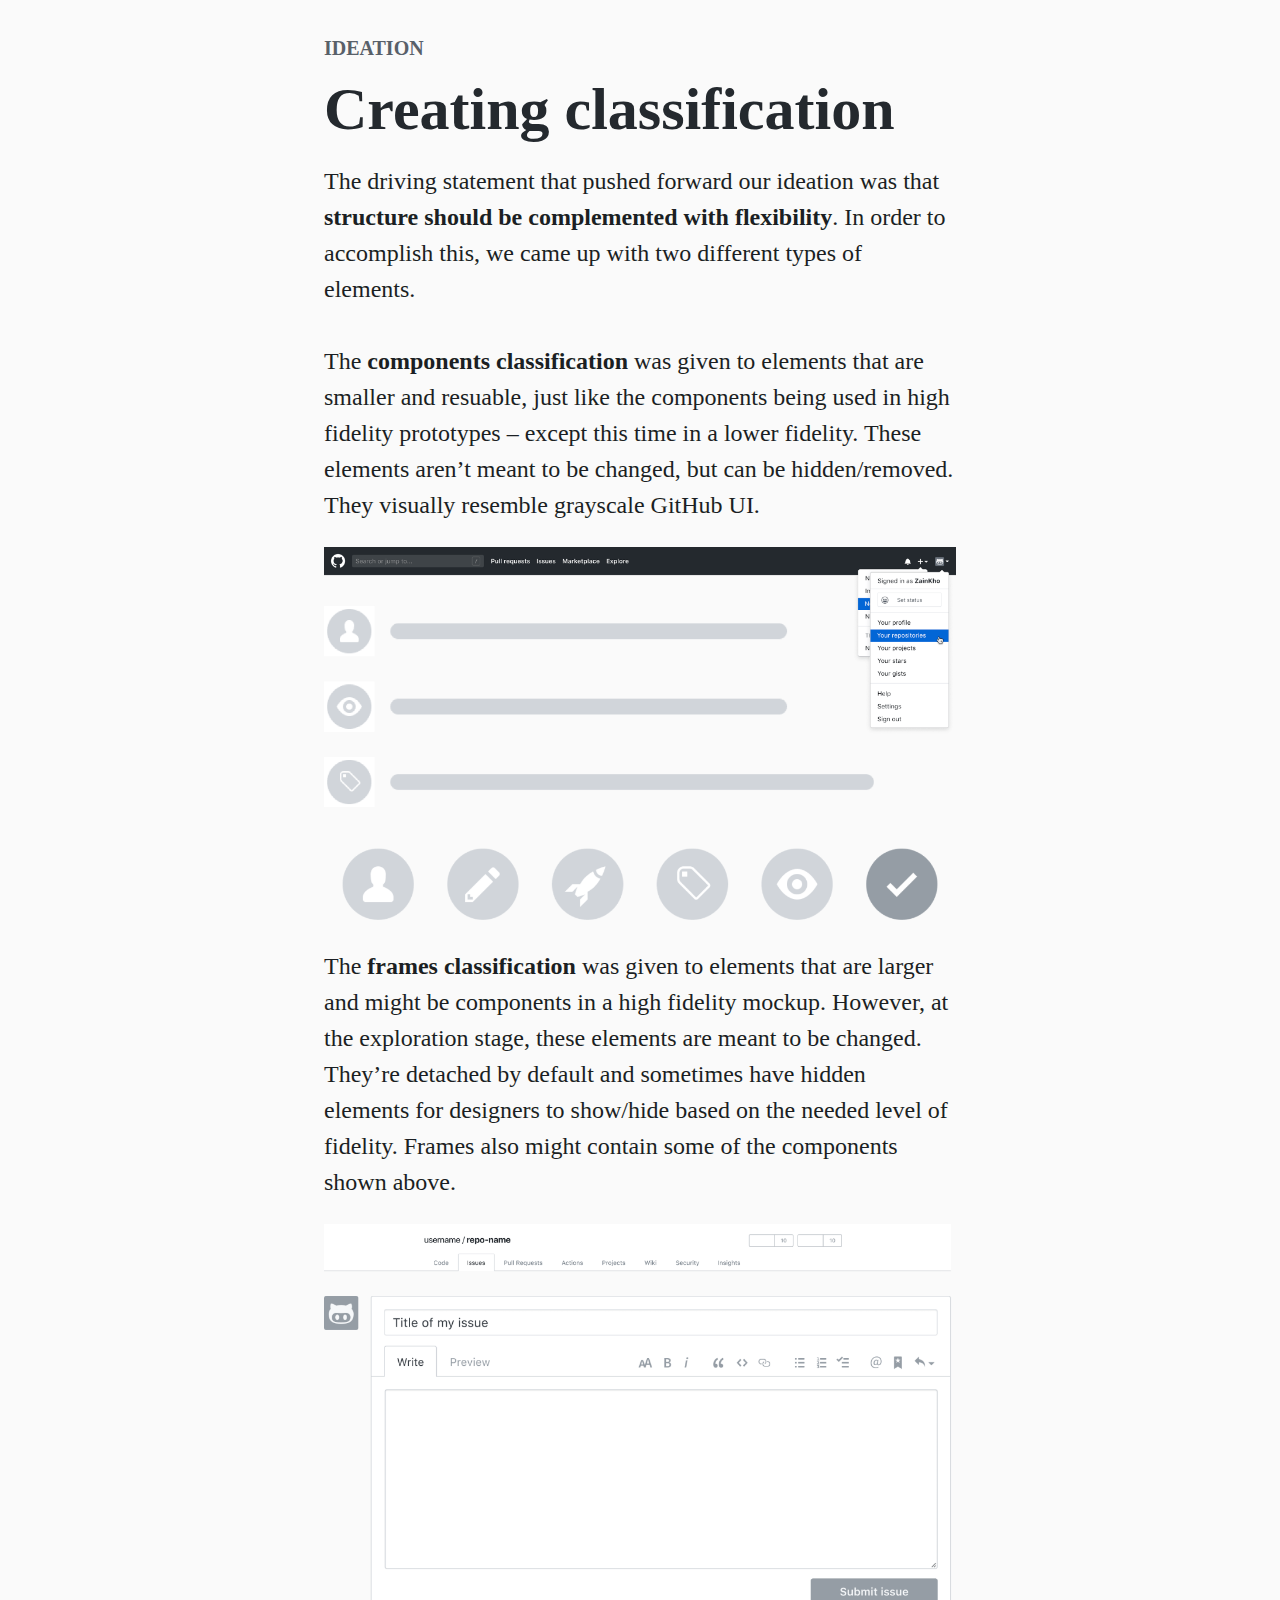
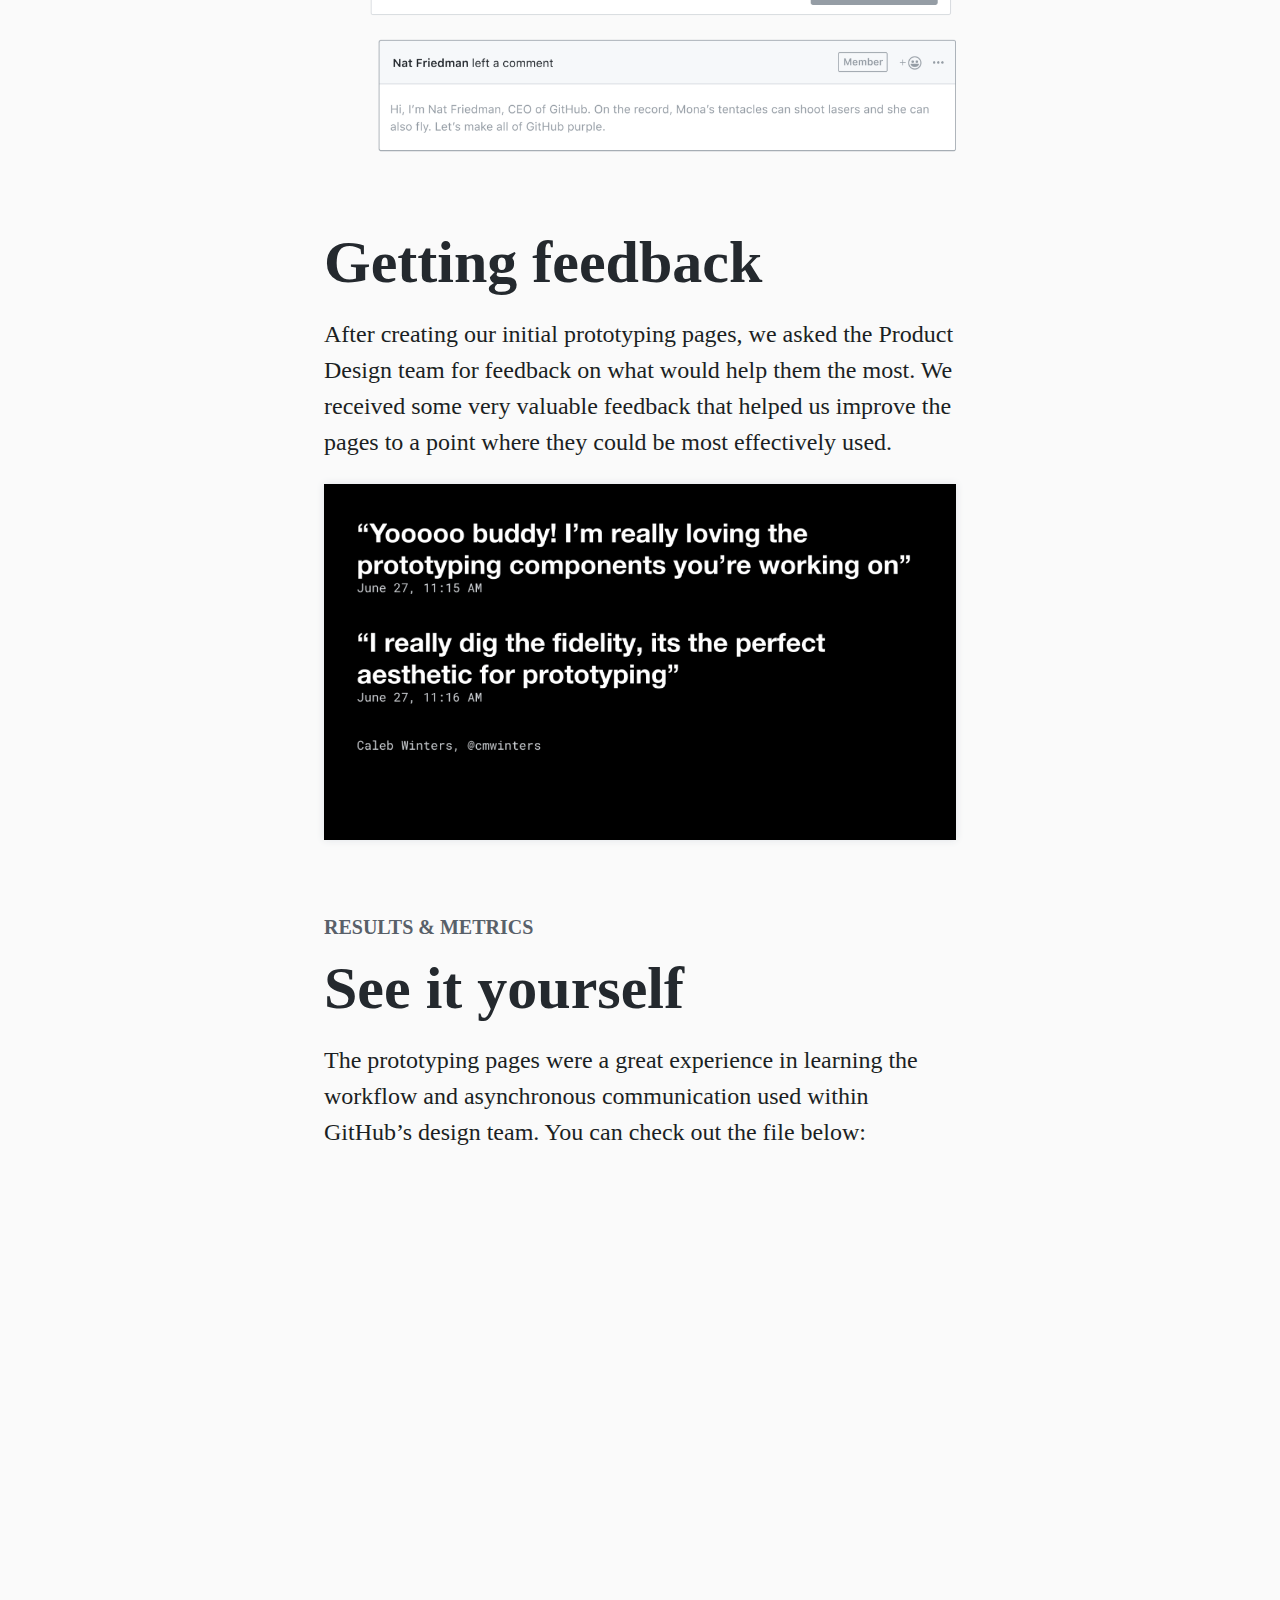
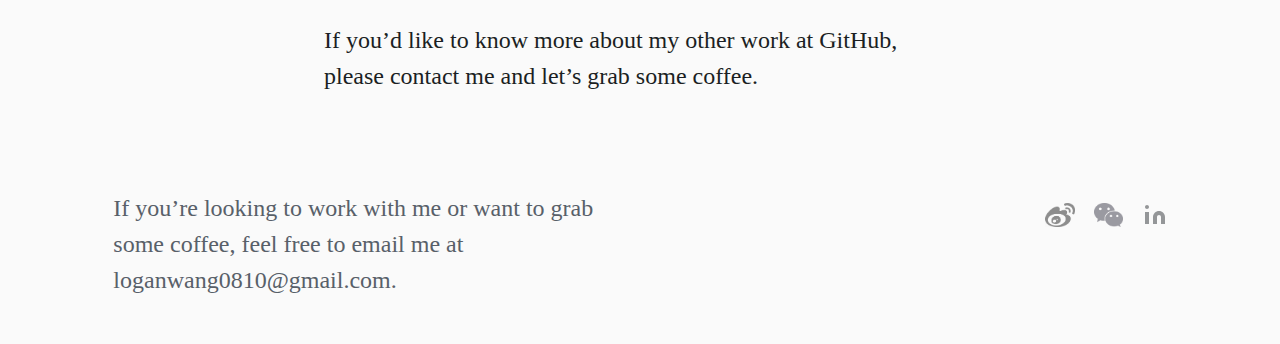
==== commit f3c66ee2: "issue fixed" ====
--- a/about.html
+++ b/about.html
@@ -6,8 +6,8 @@
 <!-- HEAD -->
 <head id="top">
     <meta charset="UTF-8">
-    <title>About · Zain Khoja</title>
-    <meta name="Description" content="Zain Khoja is a designer and student at Cornell. He's currently a Design Systems Intern at GitHub.">
+    <title>About · Fanyue Wang</title>
+    <meta name="Description" content="Fanyue Wang is a designer and student at Xi'an Jiaotong Universtiy. He's currently a Usage Research Intern at Aftershokz.">
 
     <!-- Viewport -->
     <meta name="viewport" content="width=device-width, initial-scale=1.0">
@@ -64,7 +64,7 @@
 
     <!-- Webpage Icons -->
     <link rel="icon" type="image/x-icon" href="fanyue_logo.ico"/>
-    <link rel="icon" type="image/png" href="zk-logo.png"/>
+    <link rel="icon" type="image/png" href="Fanyue-Logo.svg"/>
 
     <!-- Global site tag (gtag.js) - Google Analytics -->
     <script async src="https://www.googletagmanager.com/gtag/js?id=UA-89012104-2"></script>
@@ -91,10 +91,10 @@
         <!-- Nav -->
         <div class="hero">
             <div class="header">
-                <a href="/"><img alt="Zain Khoja logo" src="zk-logo.svg" class="zk-logo"></a>
-                <h3 class="medium content-web">Zain Khoja</h3>
+                <a href=" "></a><img alt="Fanyue-Logo" src="Fanyue-Logo.svg" class="zk-logo"></a>
+                <h3 class="medium content-web">Logan Wang</h3>
                 <nav class="nav">
-                    <h5 class="option"><a href="index.html">Work</a></h5>
+                    <h5 class="option"><a href="index.html">work</a></h5>
                     <h5 class="option selected">About</h5>
                     <h5 class="option"><a href="travel.html">Music</a></h5>
                     <h5 class="option"><a href="resume.html">Resume</a></h5>
--- a/css/style.css
+++ b/css/style.css
@@ -547,6 +547,9 @@
 .cornell-link {
     color: #B31B1B;
 }
+.banzi{
+    color: coral;
+}
 
 /* TRAVEL */
 .travel-title {
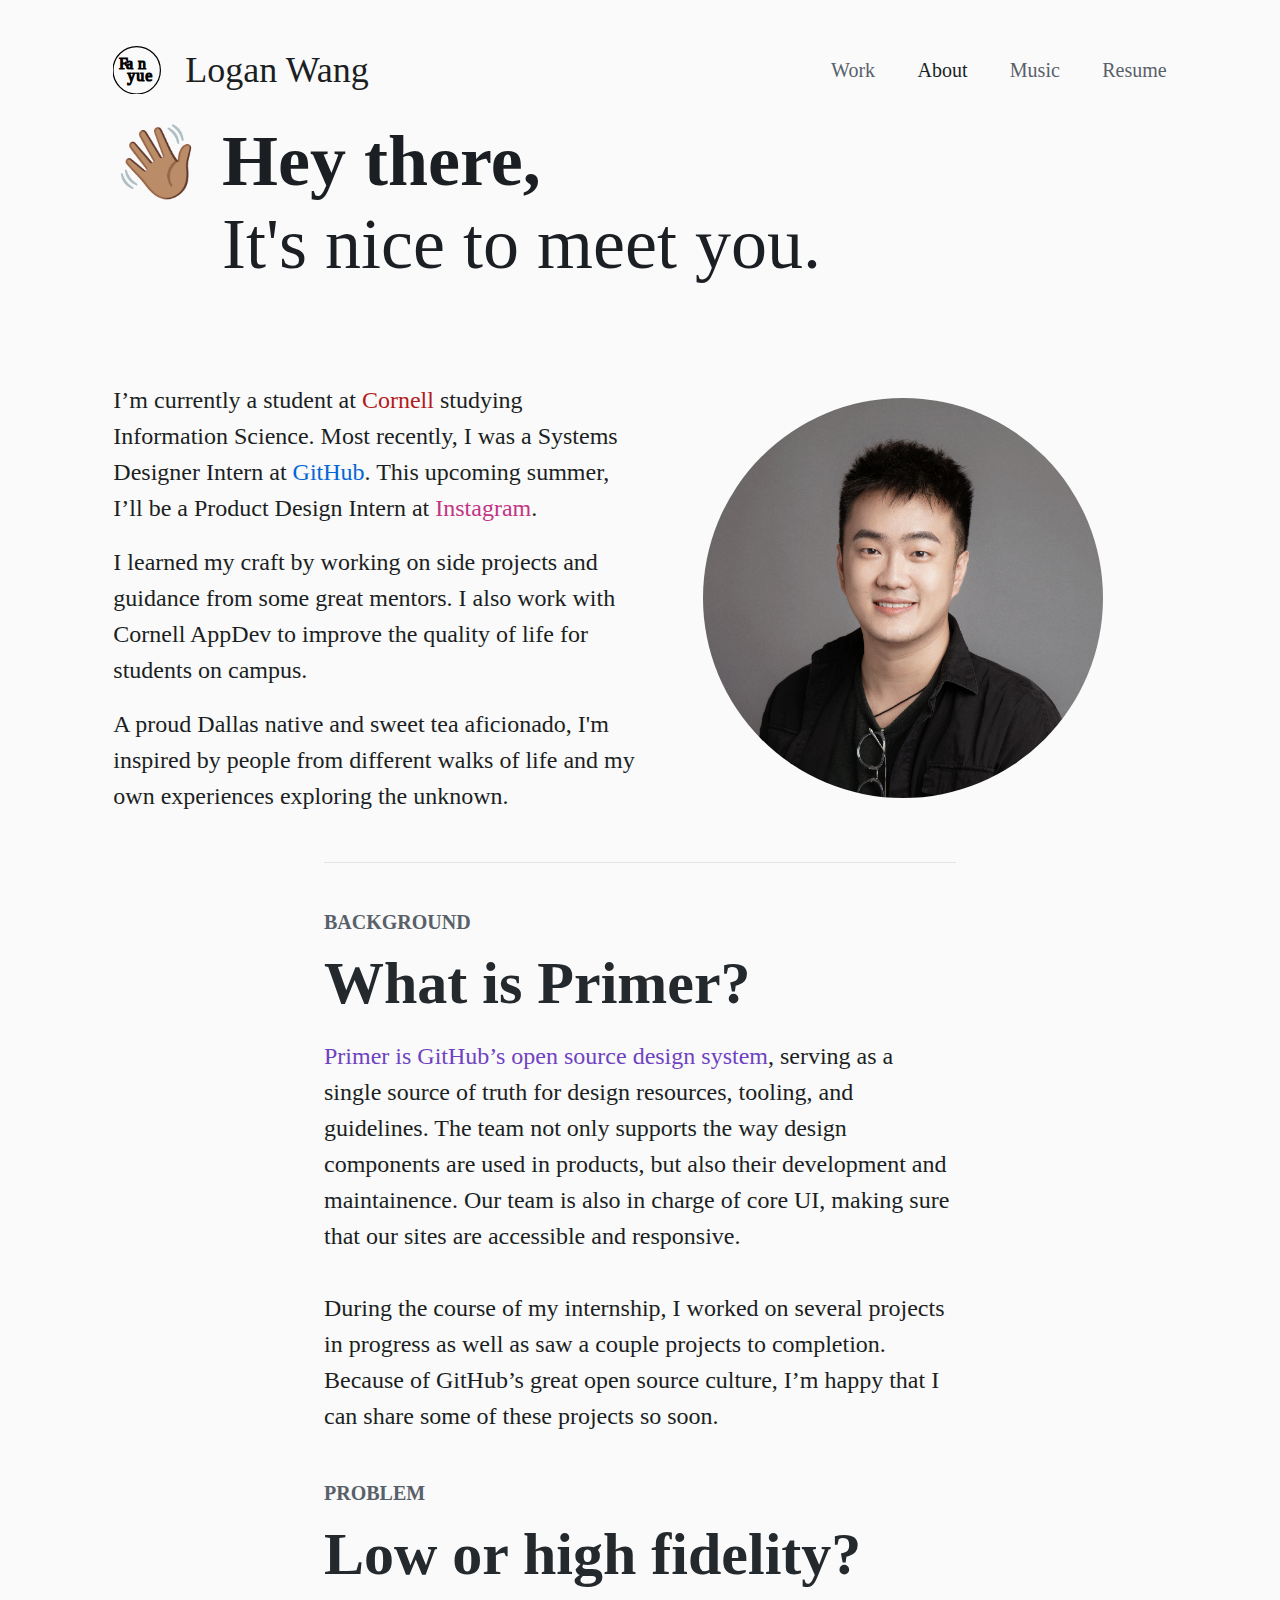
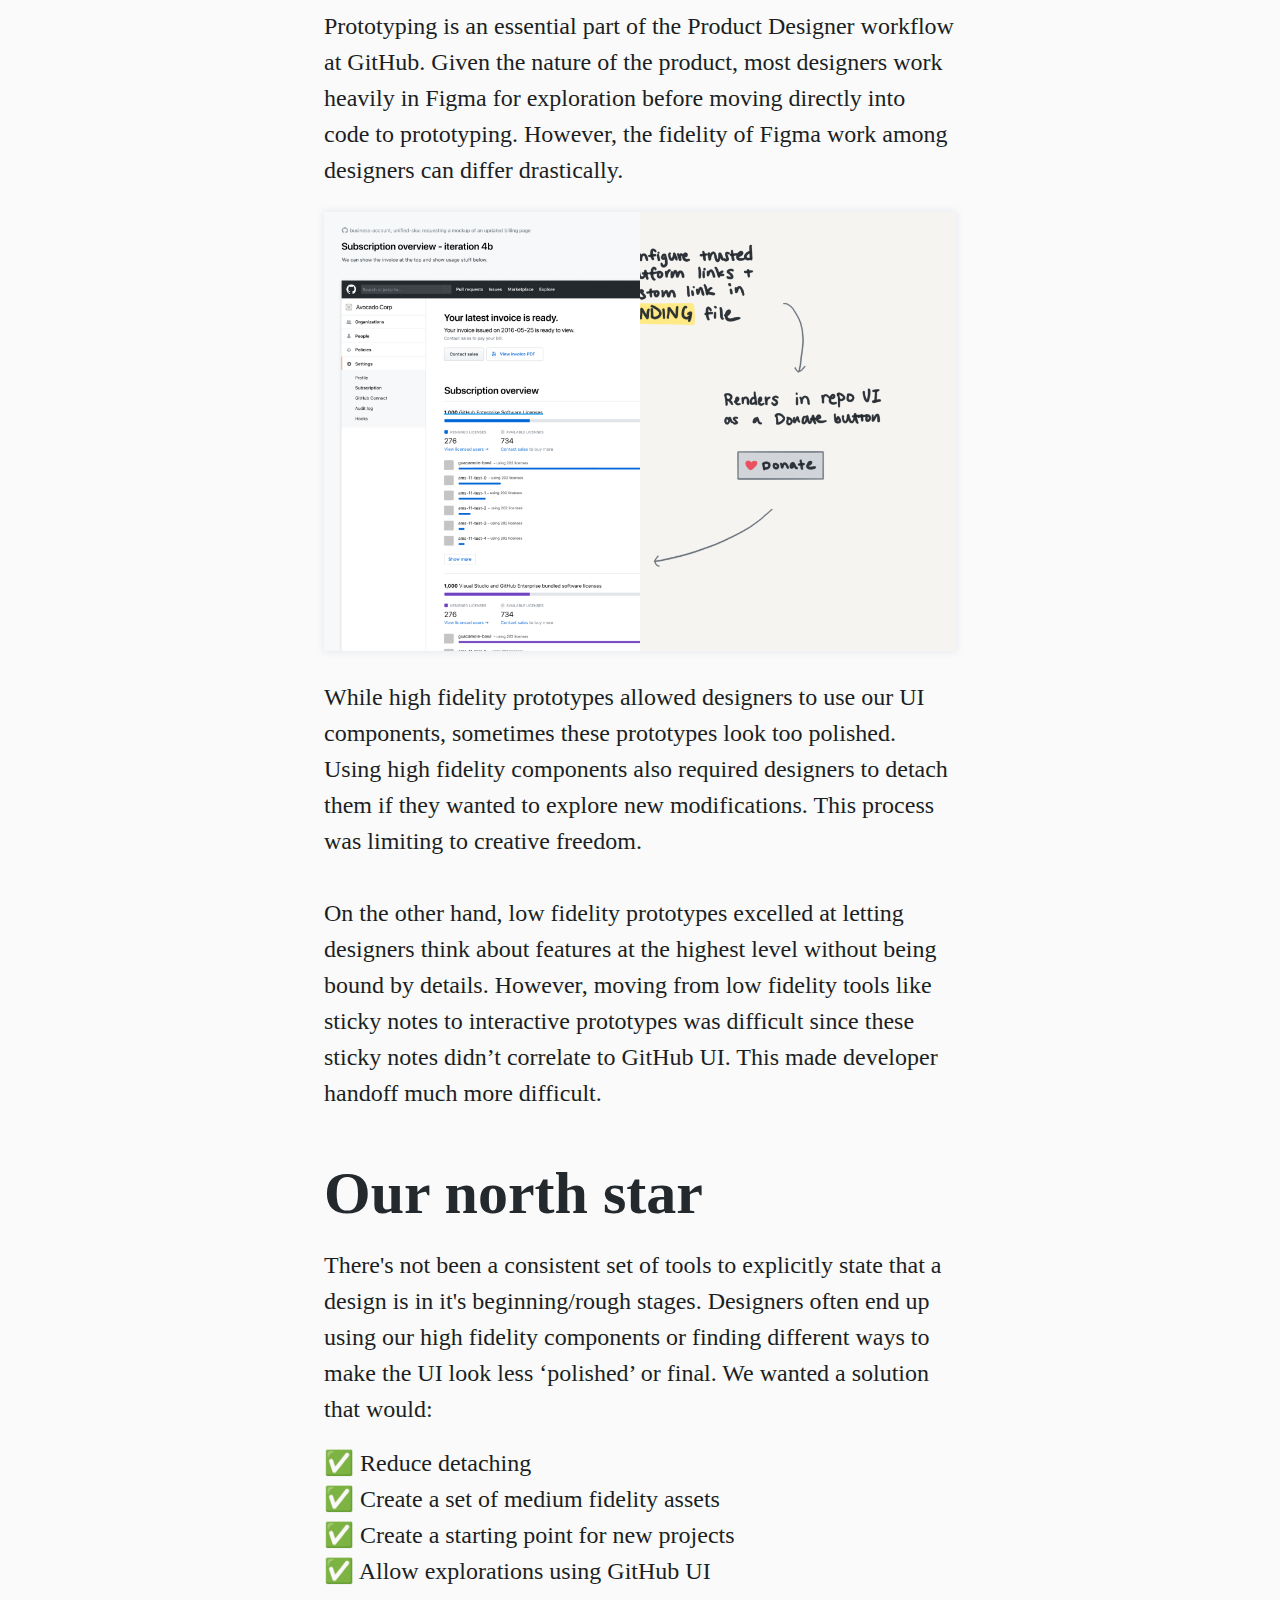
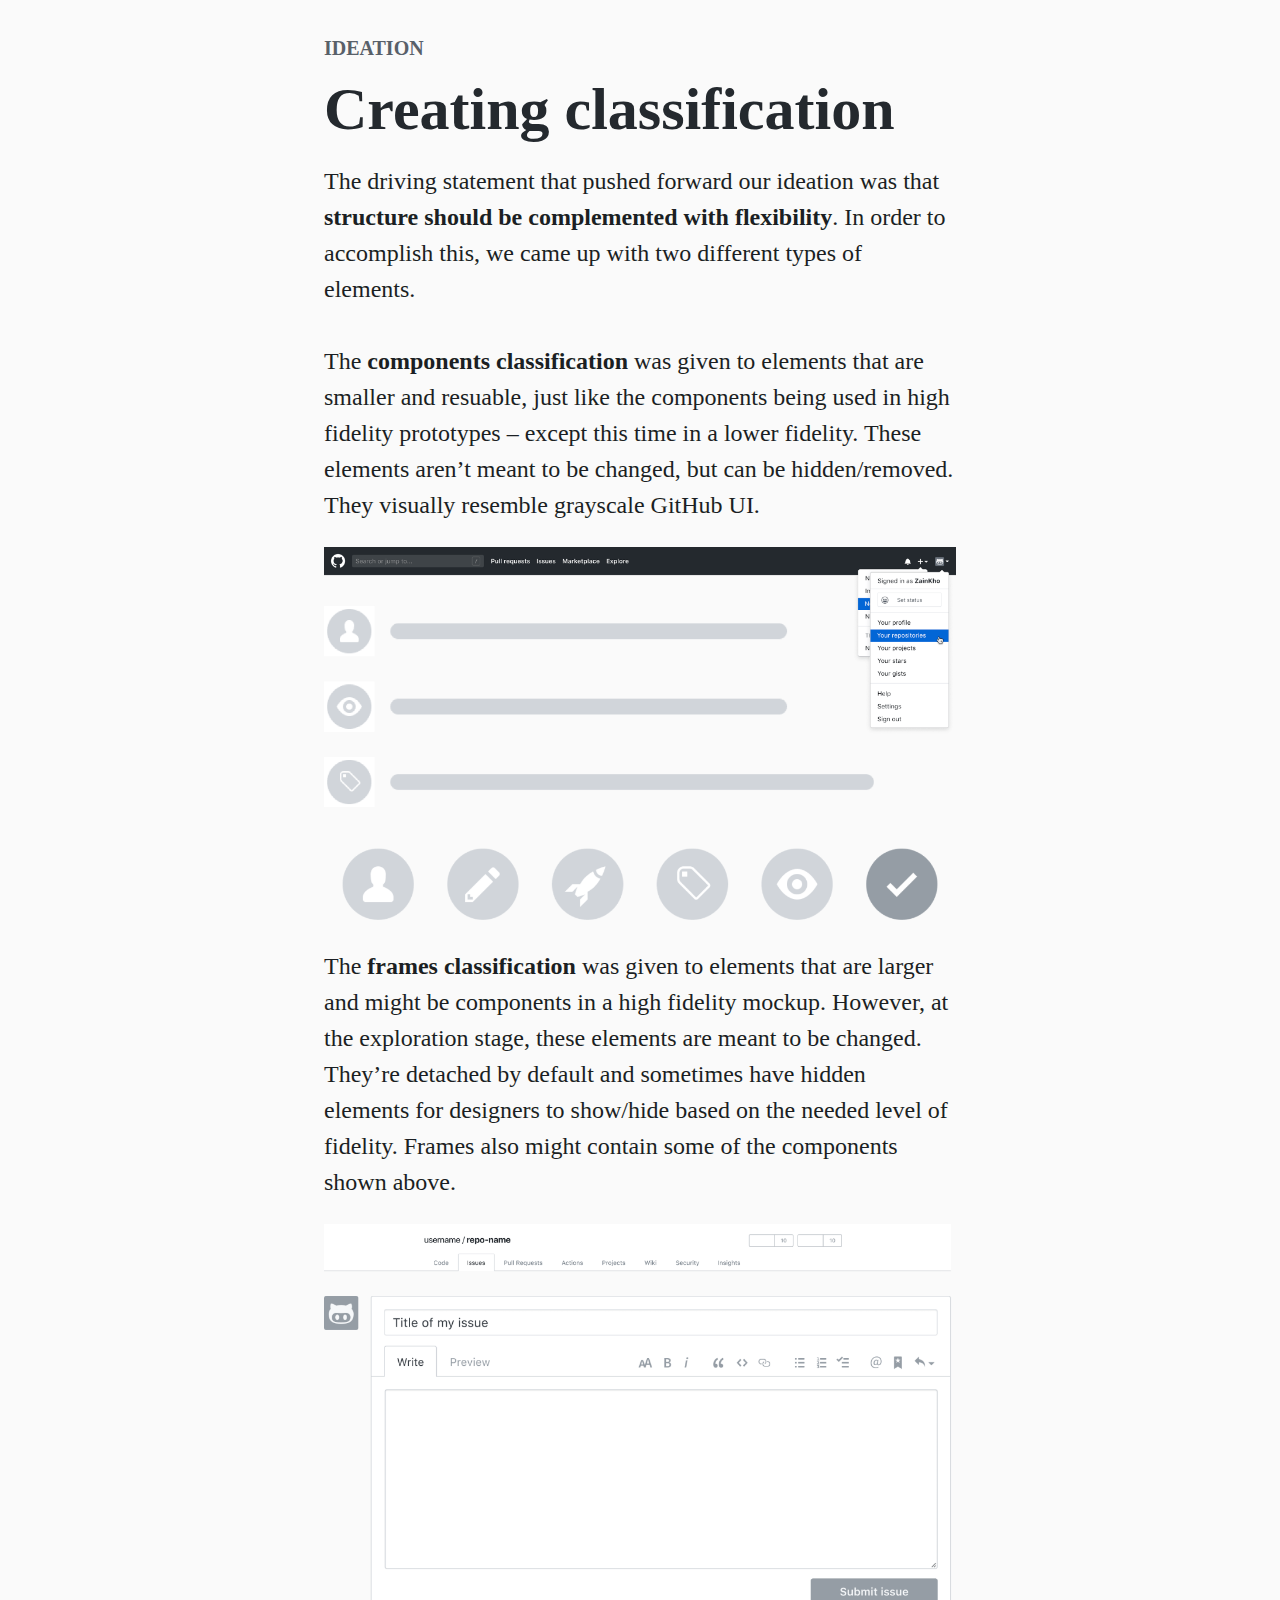
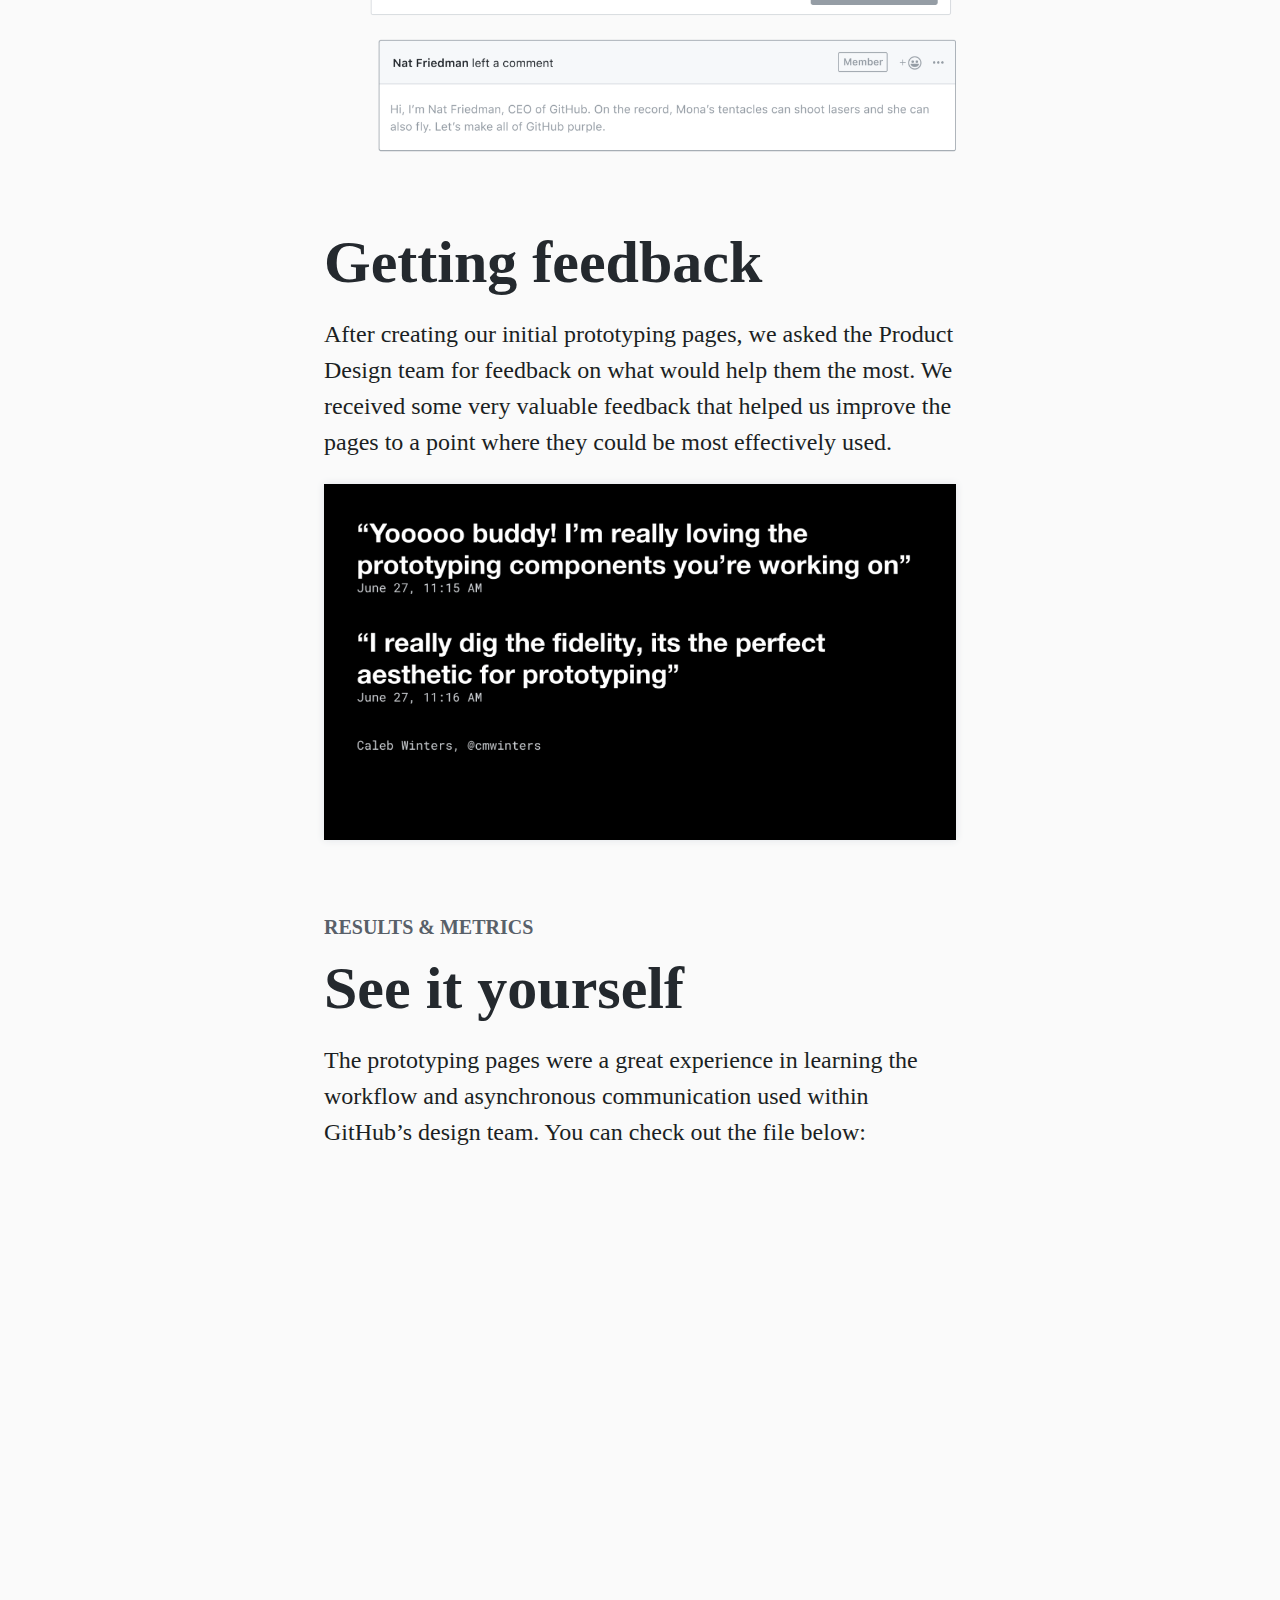
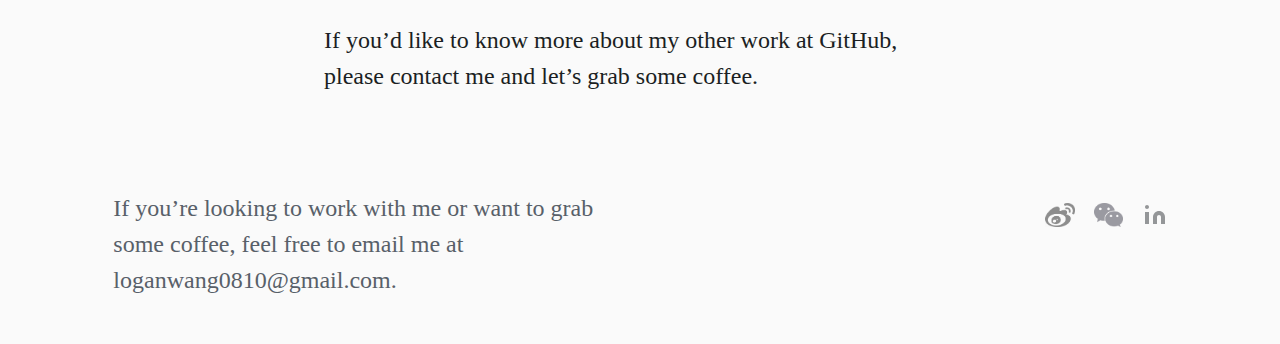
==== commit 8ce1a649: "issue fixed" ====
--- a/about.html
+++ b/about.html
@@ -94,7 +94,7 @@
                 <a href=" "></a><img alt="Fanyue-Logo" src="Fanyue-Logo.svg" class="zk-logo"></a>
                 <h3 class="medium content-web">Logan Wang</h3>
                 <nav class="nav">
-                    <h5 class="option"><a href="index.html">work</a></h5>
+                    <h5 class="option"><a href="index.html">Work</a></h5>
                     <h5 class="option selected">About</h5>
                     <h5 class="option"><a href="travel.html">Music</a></h5>
                     <h5 class="option"><a href="resume.html">Resume</a></h5>
@@ -125,7 +125,7 @@
                 A proud Dallas native and sweet tea aficionado, I'm inspired by people from different walks of life and my own experiences exploring the unknown.
             </p>
         </div>
-        <img alt="picture of Zain Khoja" src="形象照.jpeg" class="avi">
+        <img alt="picture of Fanyue" src="形象照.jpeg" class="avi">
     </main>
     
     <div class="c6 divider"></div>
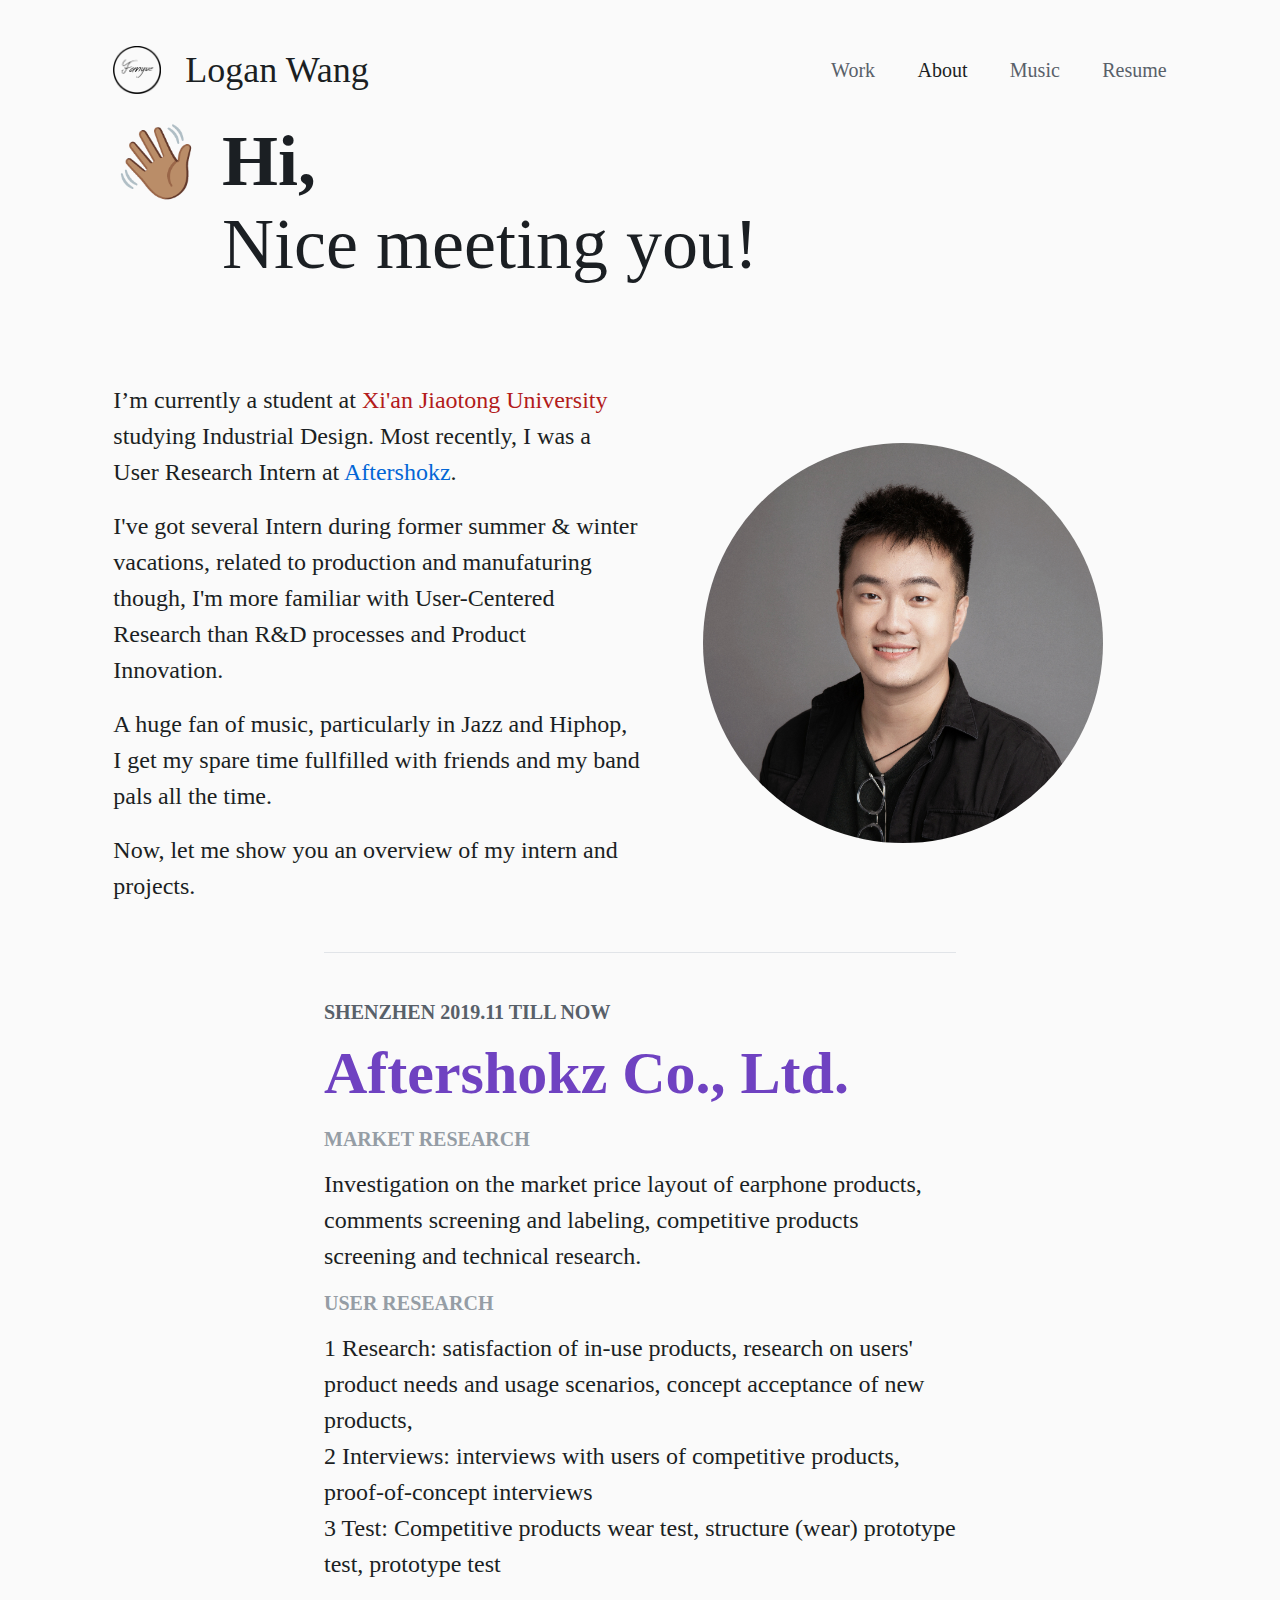
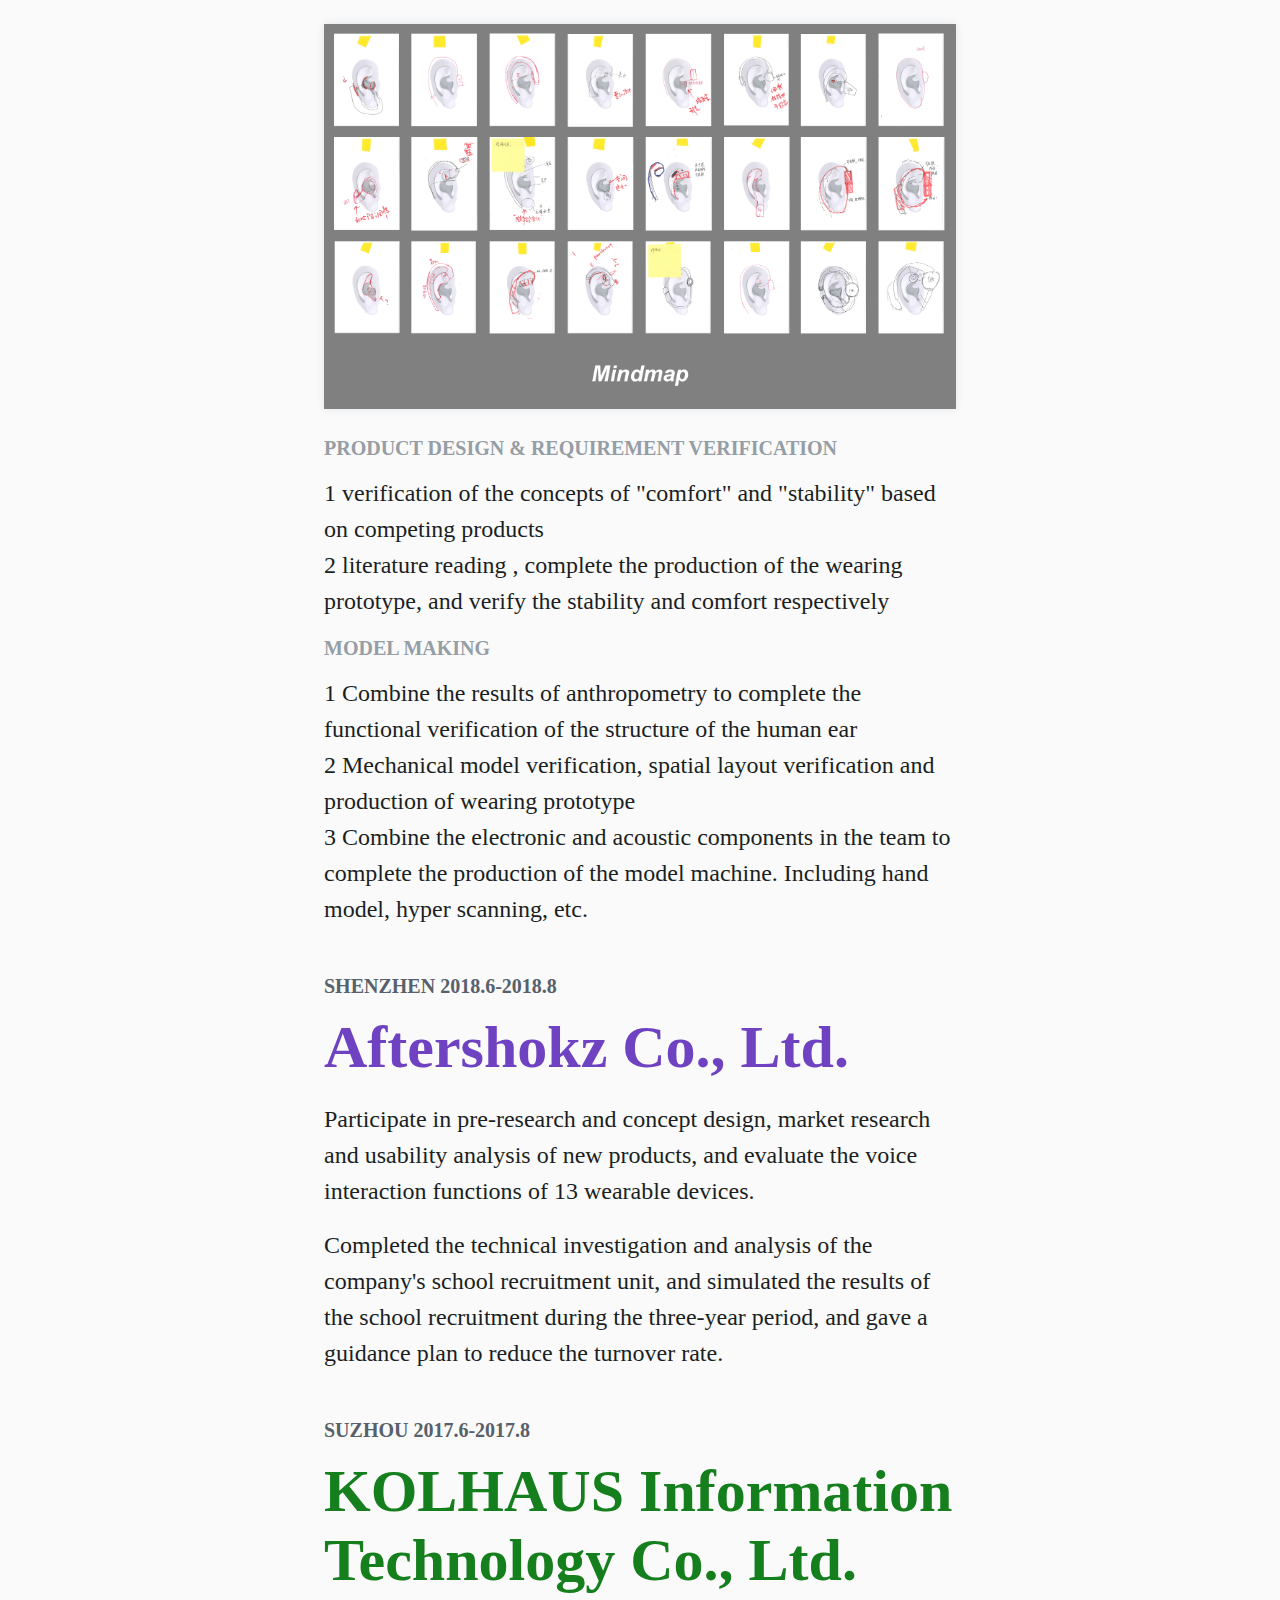
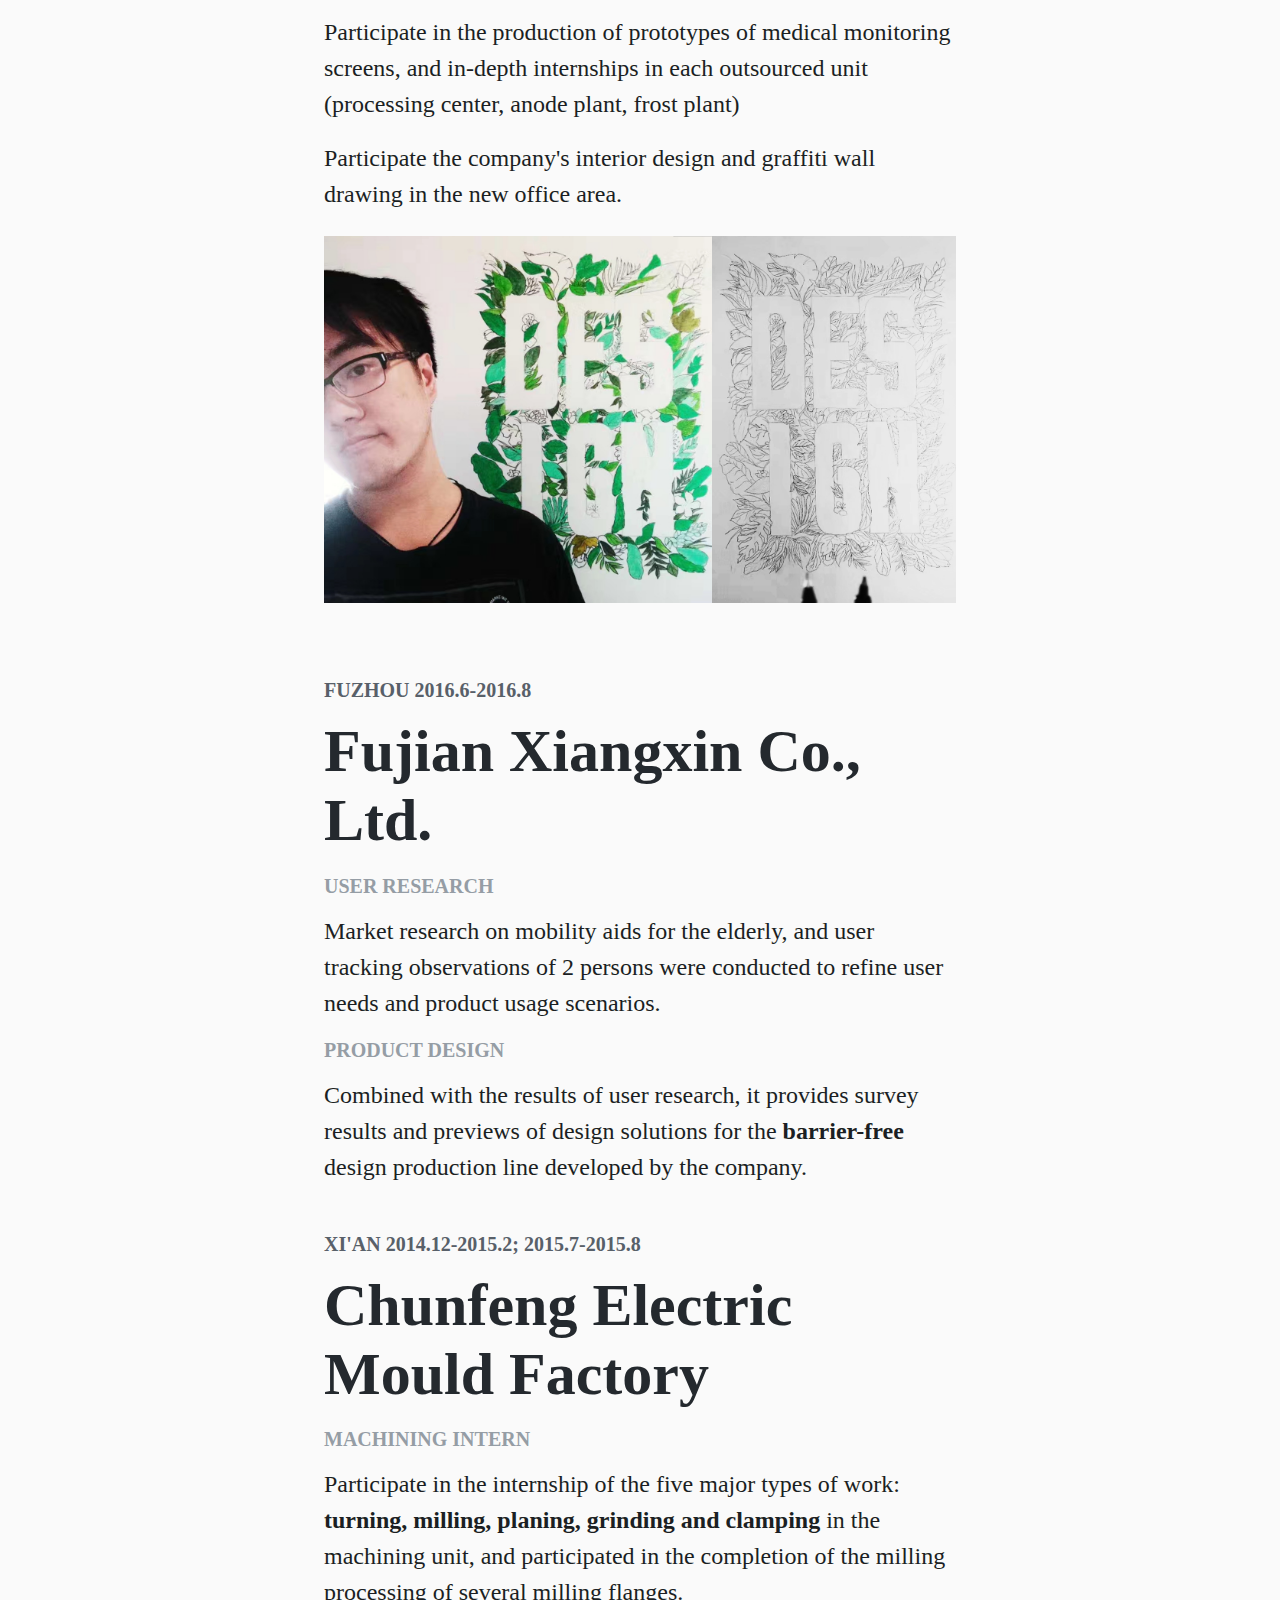
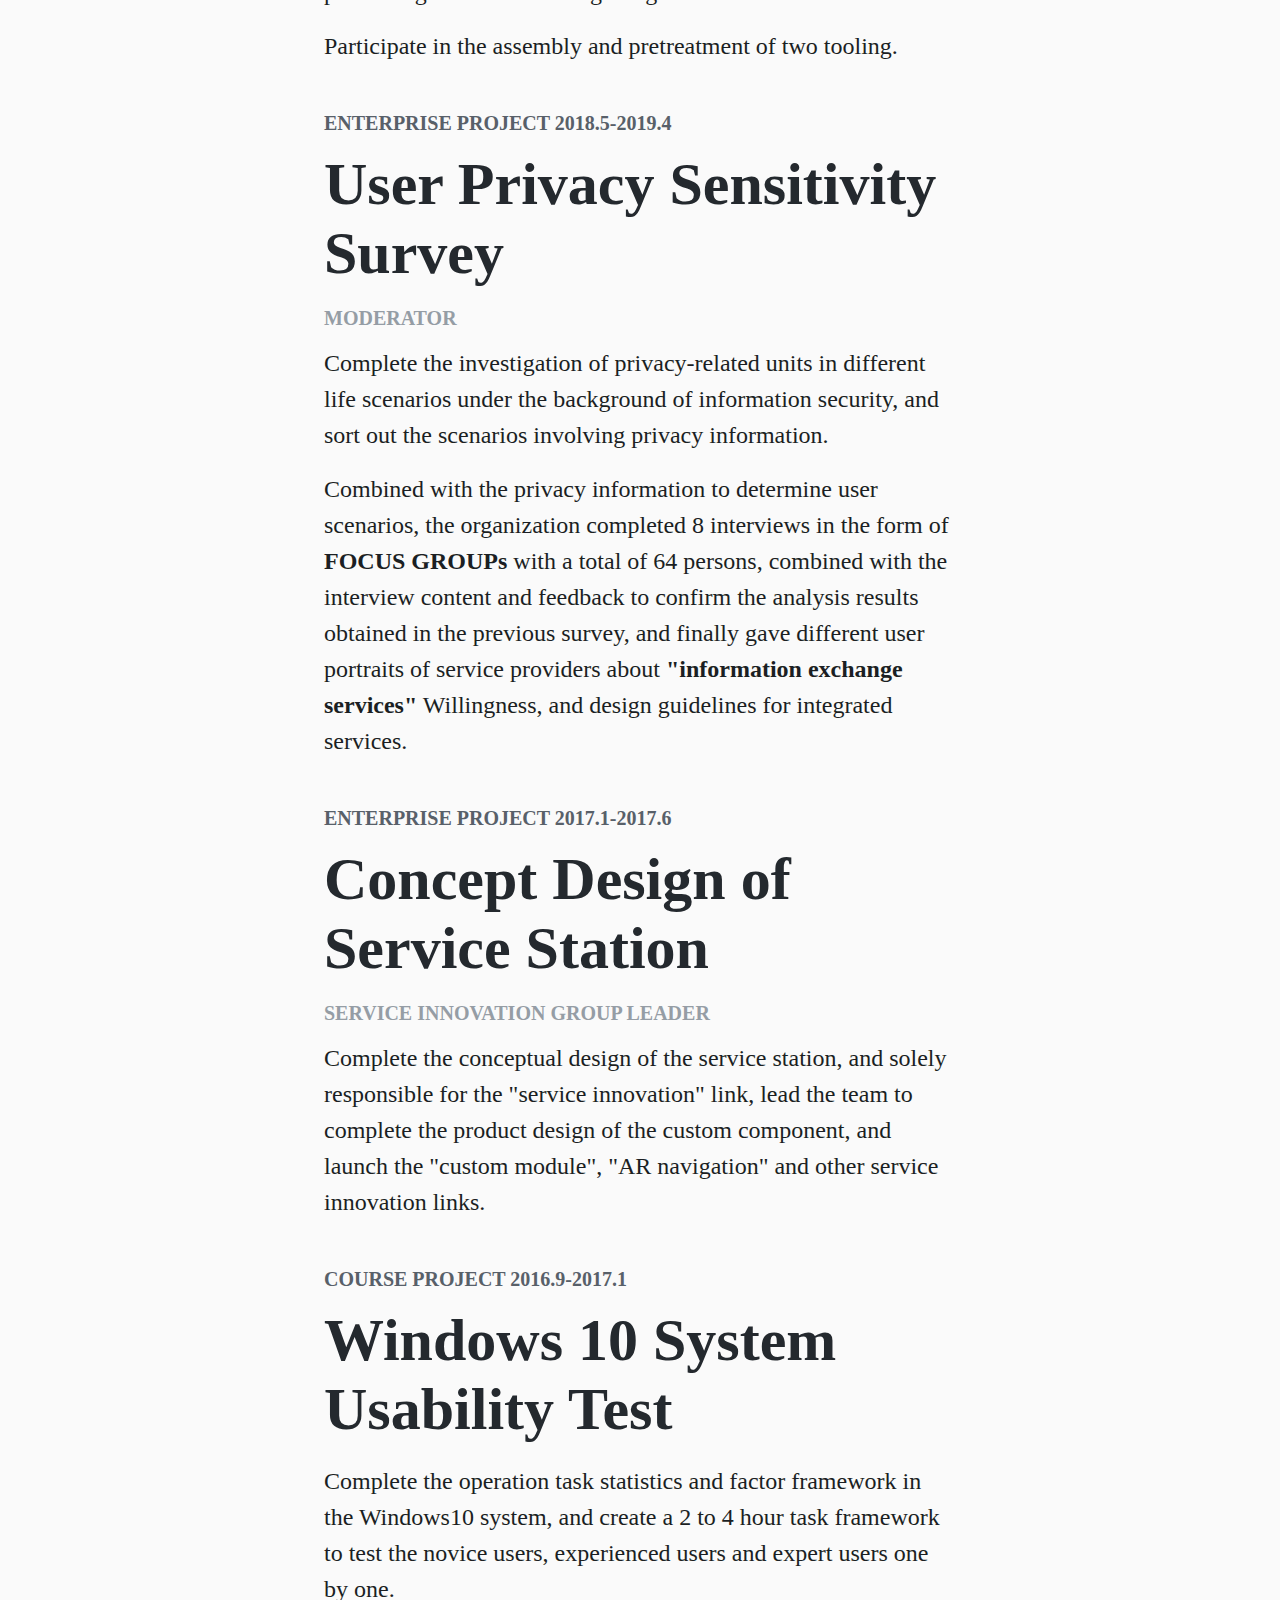
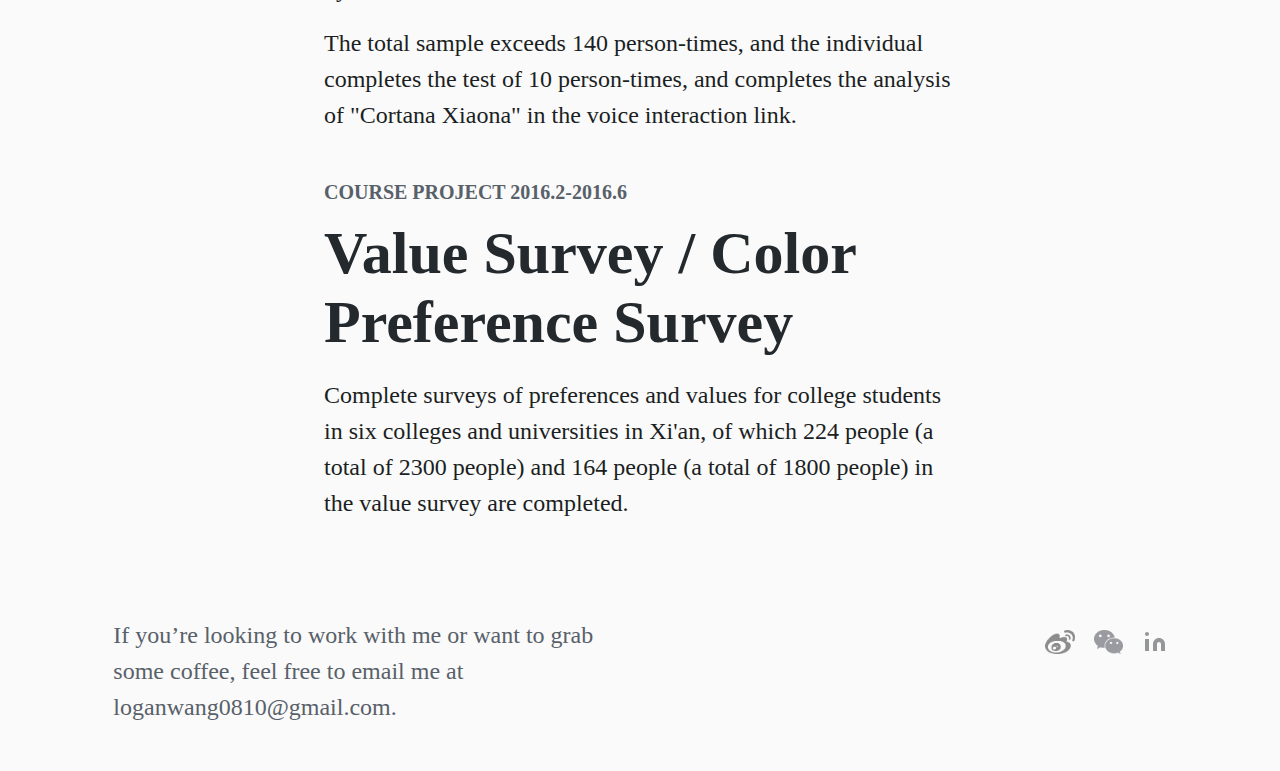
==== commit 071d74f4: "About&Music Enhance" ====
--- a/about.html
+++ b/about.html
@@ -64,7 +64,7 @@
 
     <!-- Webpage Icons -->
     <link rel="icon" type="image/x-icon" href="fanyue_logo.ico"/>
-    <link rel="icon" type="image/png" href="Fanyue-Logo.svg"/>
+    <link rel="icon" type="image/png" href="Fanyue-Logo.png"/>
 
     <!-- Global site tag (gtag.js) - Google Analytics -->
     <script async src="https://www.googletagmanager.com/gtag/js?id=UA-89012104-2"></script>
@@ -91,7 +91,7 @@
         <!-- Nav -->
         <div class="hero">
             <div class="header">
-                <a href=" "></a><img alt="Fanyue-Logo" src="Fanyue-Logo.svg" class="zk-logo"></a>
+                <a href=" "></a><img alt="Fanyue-Logo" src="Fanyue-Logo.png" class="zk-logo"></a>
                 <h3 class="medium content-web">Logan Wang</h3>
                 <nav class="nav">
                     <h5 class="option"><a href="index.html">Work</a></h5>
@@ -106,8 +106,8 @@
                 <h1 class="content-web emoji">👋🏽</h1>
                 <div>
                     <h1 class="content-mobile">👋🏽</h1>
-                    <h1>Hey there,</h1>
-                    <h1 class="medium">It's nice to meet you.</h1>
+                    <h1>Hi,</h1>
+                    <h1 class="medium">Nice meeting you!</h1>
                 </div>
             </div>
         </div>
@@ -116,14 +116,18 @@
     <main class="c12 summary main">
         <div>
             <p>
-                I’m currently a student at <a href="https://www.cornell.edu/" target="_blank" rel="noopener" class="link cornell-link">Cornell</a> studying Information Science. Most recently, I was a Systems Designer Intern at <a href="https://primer.style/team" target="_blank" rel="noopener" style="color: #0366D6" class="link">GitHub</a>. This upcoming summer, I’ll be a Product Design Intern at <a href="https://instagram.com" target="_blank" rel="noopener" class="link ig-link">Instagram</a>.
+                I’m currently a student at <a href="http://en.xjtu.edu.cn/" target="_blank" rel="noopener" class="link cornell-link">Xi'an Jiaotong University</a> studying Industrial Design. Most recently, I was a User Research Intern at <a href="https://aftershokz.com/" target="_blank" rel="noopener" style="color: #0366D6" class="link">Aftershokz</a>. 
             </p><br>
             <p>
-                I learned my craft by working on <a href="http://unicreative.co/" target="_blank" rel="noopener" class="link">side projects</a> and guidance from some <a href="https://twitter.com/sahkho" target="_blank" rel="noopener" class="link">great mentors</a>. I also work with <a href="https://cornellappdev.com" target="_blank" rel="noopener" class="link">Cornell AppDev</a> to improve the quality of life for students on campus.
+                I've got several Intern during former summer & winter vacations, related to production and manufaturing though, I'm more familiar with User-Centered Research than R&D processes and Product Innovation.
             </p><br>
             <p>
-                A proud Dallas native and sweet tea aficionado, I'm inspired by people from different walks of life and my own experiences exploring the unknown.
-            </p>
+                A huge fan of music, particularly in Jazz and Hiphop, I get my spare time fullfilled with friends and my band pals all the time.
+            </p><br>
+            <p>
+                Now, let me show you an overview of my intern and projects.
+            </p>
+
         </div>
         <img alt="picture of Fanyue" src="形象照.jpeg" class="avi">
     </main>
@@ -132,88 +136,144 @@
 
     <div class="c6">
         <div class="section">
-            <h5 class="subtitle">Background</h5>
-            <h2 class="github-title">What is Primer?</h2>
-            <p>
-                <a href="https://primer.style/" target="_blank" rel="noopener" class="link github-link">Primer is GitHub’s open source design system</a>, serving as a single source of truth for design resources, tooling, and guidelines. The team not only supports the way design components are used in products, but also their development and maintainence. Our team is also in charge of core UI, making sure that our sites are accessible and responsive.
-            </p>
-            <br><br>
-            <p>
-                During the course of my internship, I worked on several projects in progress as well as saw a couple projects to completion. Because of GitHub’s great open source culture, I’m happy that I can share some of these projects so soon.
-            </p>
-        </div>
-
-        <div class="section">
-            <h5 class="subtitle">Problem</h5>
-            <h2 class="github-title">Low or high fidelity?</h2>
-            <p>
-                Prototyping is an essential part of the Product Designer workflow at GitHub. Given the nature of the product, most designers work heavily in Figma for exploration before moving directly into code to prototyping. However, the fidelity of Figma work among designers can differ drastically.
-            </p>
-            <img alt="low and high fidelity explorations" src="work/github/github-mockup-1.png" class="img shadow"> 
-            <p>
-                While high fidelity prototypes allowed designers to use our UI components, sometimes these prototypes look too polished. Using high fidelity components also required designers to detach them if they wanted to explore new modifications. This process was limiting to creative freedom.
-            </p>
-            <br><br>    
-            <p>
-                On the other hand, low fidelity prototypes excelled at letting designers think about features at the highest level without being bound by details. However, moving from low fidelity tools like sticky notes to interactive prototypes was difficult since these sticky notes didn’t correlate to GitHub UI. This made developer handoff much more difficult.
-            </p>
-        </div>
-
-        <div class="section">
-            <h5 class="subtitle"></h5>
-            <h2 class="github-title">Our north star</h2>
-            <p>
-                There's not been a consistent set of tools to explicitly state that a design is in it's beginning/rough stages. Designers often end up using our high fidelity components or finding different ways to make the UI look less ‘polished’ or final. We wanted a solution that would:
-            </p>
-            <br>
-            <p>
-                ✅ Reduce detaching<br>
-                ✅ Create a set of medium fidelity assets<br>
-                ✅ Create a starting point for new projects<br>
-                ✅ Allow explorations using GitHub UI
-            </p>
-        </div>
-
-        <div class="section">
-            <h5 class="subtitle">Ideation</h5>
-            <h2 class="github-title">Creating classification</h2>
-            <p>
-                The driving statement that pushed forward our ideation was that <strong>structure should be complemented with flexibility</strong>. In order to accomplish this, we came up with two different types of elements.
-            </p>
-            <br><br>
-            <p>
-                The <strong>components classification</strong> was given to elements that are smaller and resuable, just like the components being used in high fidelity prototypes – except this time in a lower fidelity. These elements aren’t meant to be changed, but can be hidden/removed. They visually resemble grayscale GitHub UI.
-            </p>
-            <img alt="prototyping components" src="work/github/github-mockup-2.png" class="img">
-            <p>
-                The <strong>frames classification</strong> was given to elements that are larger and might be components in a high fidelity mockup. However, at the exploration stage, these elements are meant to be changed. They’re detached by default and sometimes have hidden elements for designers to show/hide based on the needed level of fidelity. Frames also might contain some of the components shown above.
-            </p>
-            <img alt="prototyping frames" src="work/github/github-mockup-3.png" class="img">
-        </div>
-
-        <div class="section">
-            <h5 class="subtitle"></h5>
-            <h2 class="github-title">Getting feedback</h2>
-            <p>
-                After creating our initial prototyping pages, we asked the Product Design team for feedback on what would help them the most. We received some very valuable feedback that helped us improve the pages to a point where they could be most effectively used.
-            </p>
-            <img alt="prototyping feedback" src="work/github/github-mockup-4.png" class="img shadow">
-        </div>
-
-        <div class="section">
-            <h5 class="subtitle">Results & Metrics</h5>
-            <h2 class="github-title">See it yourself</h2>
-            <p>
-                The prototyping pages were a great experience in learning the workflow and asynchronous communication used within GitHub’s design team. You can check out the file below:
+            <h5 class="subtitle">SHENZHEN 2019.11 Till Now</h5>
+            <h2 class="github-title"><a href="https://aftershokz.com/" target="_blank" rel="noopener" class="link github-link">Aftershokz Co., Ltd.</a></h2>
+            <h5 class="tinycluster">Market Research</h5>
+            <p>
+                Investigation on the market price layout of earphone products, comments screening and labeling, competitive products screening and technical research.
+            </p>
+            <br>
+            <h5 class="tinycluster">User research</h5>
+            <p>
+                1 Research: satisfaction of in-use products, research on users' product needs and usage scenarios, concept acceptance of new products,
+            </p>
+            <p>
+                2 Interviews: interviews with users of competitive products, proof-of-concept interviews
+            </p>
+            <p>
+                3 Test: Competitive products wear test, structure (wear) prototype test, prototype test
+            </p>
+            <br>
+            <img alt="low and high fidelity explorations" src="mindmap.png" class="img shadow"> 
+            <h5 class="tinycluster">Product Design & Requirement Verification</h5>
+            <p>
+                1 verification of the concepts of "comfort" and "stability" based on competing products
+            </p>
+            <p>
+                2 literature reading , complete the production of the wearing prototype, and verify the stability and comfort respectively
+            </p>
+            <br>
+            <h5 class="tinycluster">Model Making</h5>
+            <p>
+                1 Combine the results of anthropometry to complete the functional verification of the structure of the human ear
+            </p>
+            <p>
+                2 Mechanical model verification, spatial layout verification and production of wearing prototype
+            </p>
+            <p> 
+                3 Combine the electronic and acoustic components in the team to complete the production of the model machine. Including hand model, hyper scanning, etc.
+            </p>
+        </div>
+
+        <div class="section">
+            <h5 class="subtitle">SHENZHEN 2018.6-2018.8</h5>
+            <h2 class="github-title"><a href="https://aftershokz.com/" target="_blank" rel="noopener" class="link github-link">Aftershokz Co., Ltd.</a></h2>
+            <p>
+                Participate in pre-research and concept design, market research and usability analysis of new products, and evaluate the voice interaction functions of 13 wearable devices.
+            </p>
+            <br>   
+            <p>
+                Completed the technical investigation and analysis of the company's school recruitment unit, and simulated the results of the school recruitment during the three-year period, and gave a guidance plan to reduce the turnover rate.
+            </p>
+        </div>
+
+        <div class="section">
+            <h5 class="subtitle">SUZHOU 2017.6-2017.8</h5>
+            <h2 class="github-title"><a href="http://www.kolhaus.com/" target="_blank" rel="noopener" class="link drf-link2">KOLHAUS Information Technology Co., Ltd.</a></h2>
+            <p>
+                Participate in the production of prototypes of medical monitoring screens, and in-depth internships in each outsourced unit (processing center, anode plant, frost plant)
+            </p>
+            <br>
+            <p>
+                Participate the company's interior design and graffiti wall drawing in the new office area.
+            </p>
+            <img alt="prototyping components" src="kolhaus-graffiti.png" class="img">
+        </div>
+
+        <div class="section">
+            <h5 class="subtitle">FUZHOU 2016.6-2016.8</h5>
+            <h2 class="github-title">Fujian Xiangxin Co., Ltd.</h2>
+            <h5 class="tinycluster">User Research</h5>
+            <p>
+                Market research on mobility aids for the elderly, and user tracking observations of 2 persons were conducted to refine user needs and product usage scenarios.
+            </p>
+        </br>
+            <h5 class="tinycluster">Product Design</h5>
+            <p>
+                Combined with the results of user research, it provides survey results and previews of design solutions for the <strong> barrier-free </strong> design production line developed by the company.
+            </p>
+        </div>
+
+        <div class="section">
+            <h5 class="subtitle">XI'AN 2014.12-2015.2; 2015.7-2015.8</h5>
+            <h2 class="github-title">Chunfeng Electric Mould Factory</h2>
+            <h5 class="tinycluster">Machining Intern</h5>
+            <p>
+                Participate in the internship of the five major types of work: <strong>turning, milling, planing, grinding and clamping</strong> in the machining unit, and participated in the completion of the milling processing of several milling flanges.
+            </p>
+            <br>
+            <p>
+                Participate in the assembly and pretreatment of two tooling.
+            </p>
+        </div>
+
+        <div class="section">
+            <h5 class="subtitle">Enterprise Project 2018.5-2019.4</h5>
+            <h2 class="github-title">User Privacy Sensitivity Survey</h2>
+            <h5 class="tinycluster">Moderator</h5>
+            <p>
+                Complete the investigation of privacy-related units in different life scenarios under the background of information security, and sort out the scenarios involving privacy information.
             </p>
             <br/>
-            <iframe style="border: none;" width="800" height="450" src="https://www.figma.com/embed?embed_host=share&url=https%3A%2F%2Fwww.figma.com%2Ffile%2FRfvQDIm4H4pRqiv7b1nHXZ%2Fprototyping-pages%3Fnode-id%3D0%253A1" allowfullscreen></iframe>
+            <p>
+                Combined with the privacy information to determine user scenarios, the organization completed 8 interviews in the form of <strong>FOCUS GROUPs</strong> with a total of 64 persons, combined with the interview content and feedback to confirm the analysis results obtained in the previous survey, and finally gave different user portraits of service providers about <strong>"information exchange services"</strong> Willingness, and design guidelines for integrated services.
+            </p>
+        </div>
+
+        <div class="section">
+            <h5 class="subtitle">Enterprise Project 2017.1-2017.6</h5>
+            <h2 class="github-title">Concept Design of Service Station </h2>
+            <h5 class="tinycluster">Service Innovation Group Leader</h5>
+            <p>
+                Complete the conceptual design of the service station, and solely responsible for the "service innovation" link, lead the team to complete the product design of the custom component, and launch the "custom module", "AR navigation" and other service innovation links.
+            </p>
+        </div>
+
+        <div class="section">
+            <h5 class="subtitle">Course Project 2016.9-2017.1</h5>
+            <h2 class="github-title">Windows 10 System Usability Test </h2>
+            <p>
+                Complete the operation task statistics and factor framework in the Windows10 system, and create a 2 to 4 hour task framework to test the novice users, experienced users and expert users one by one.
+            </p>
             <br/>
             <p>
-                 If you’d like to know more about my other work at GitHub, please contact me and let’s grab some coffee.
+                The total sample exceeds 140 person-times, and the individual completes the test of 10 person-times, and completes the analysis of "Cortana Xiaona" in the voice interaction link.
+            </p>
+        </div>
+
+        <div class="section">
+            <h5 class="subtitle">Course Project 2016.2-2016.6</h5>
+            <h2 class="github-title">Value Survey / Color Preference Survey</h2>
+            <p>
+                Complete surveys of preferences and values ​​for college students in six colleges and universities in Xi'an, of which 224 people (a total of 2300 people) and 164 people (a total of 1800 people) in the value survey are completed.
             </p>
         </div>
     </div>
+
+
+
+
+
 
     <footer class="c12 grid">
         <div class="c6-left">
--- a/css/style.css
+++ b/css/style.css
@@ -265,6 +265,11 @@
     margin-bottom: 0.75em;
     text-transform: uppercase;
     color: var(--gray-03);
+}
+.tinycluster{
+    margin-bottom: 0.75em;
+    text-transform: uppercase;
+    color: var(--gray-02);
 }
 .divider {
     border-top: 1px solid var(--gray-01);
@@ -692,6 +697,9 @@
 .drf-link {
     color: #0702D1;
 }
+.drf-link2 {
+    color: rgb(21, 126, 29);
+}
 
 /* GITHUB */
 .github-title {
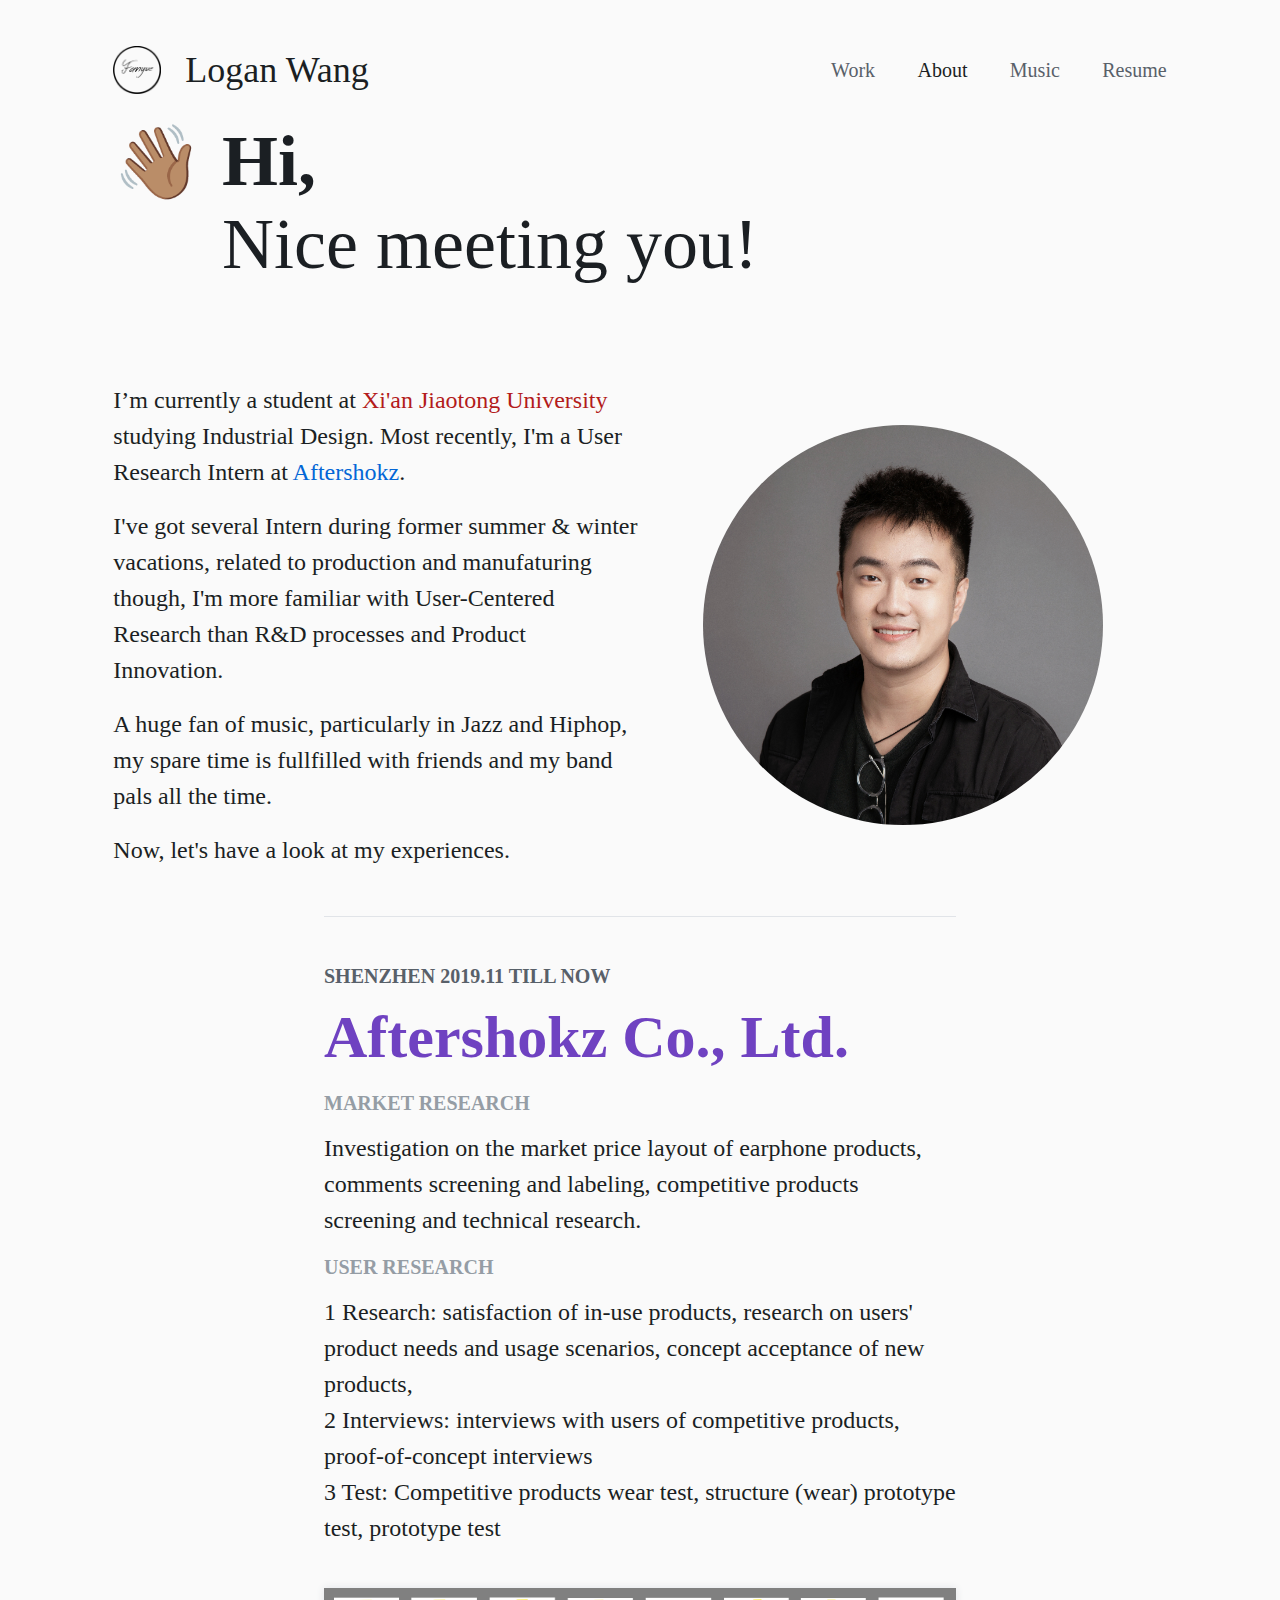
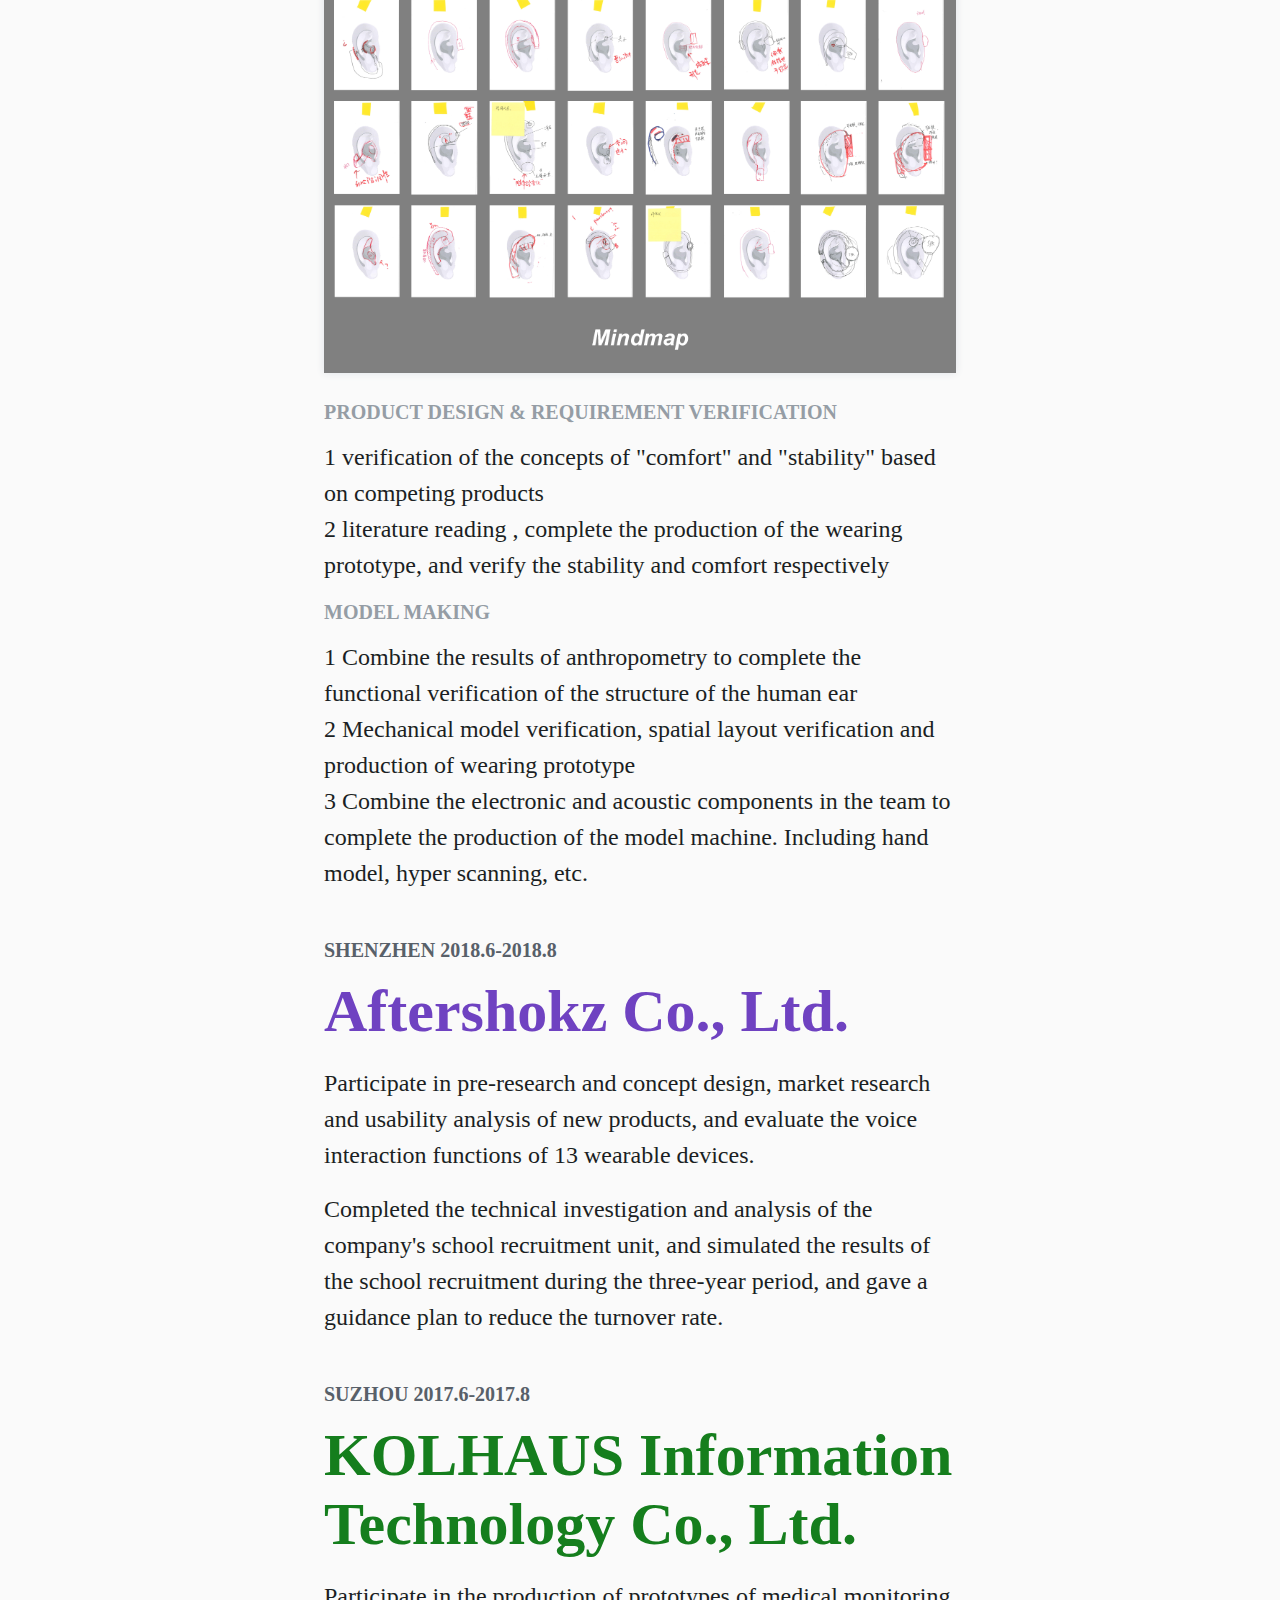
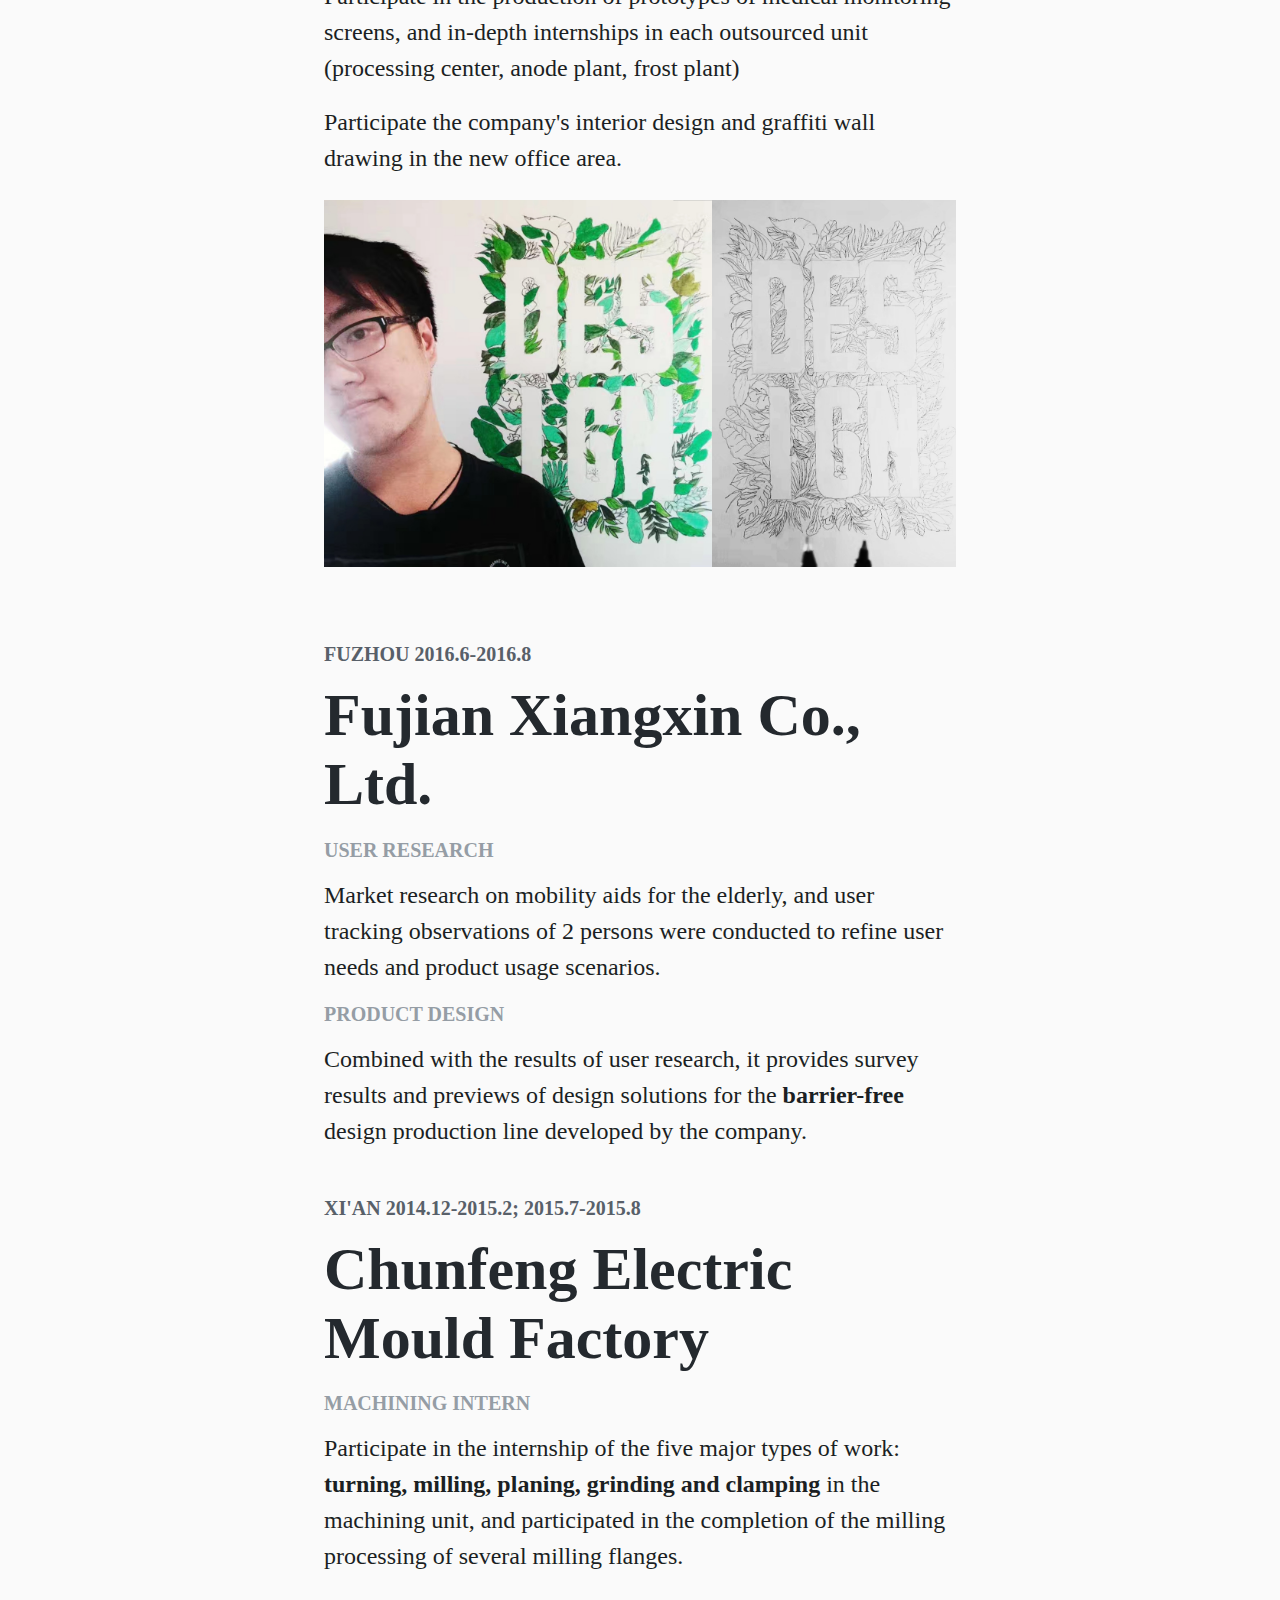
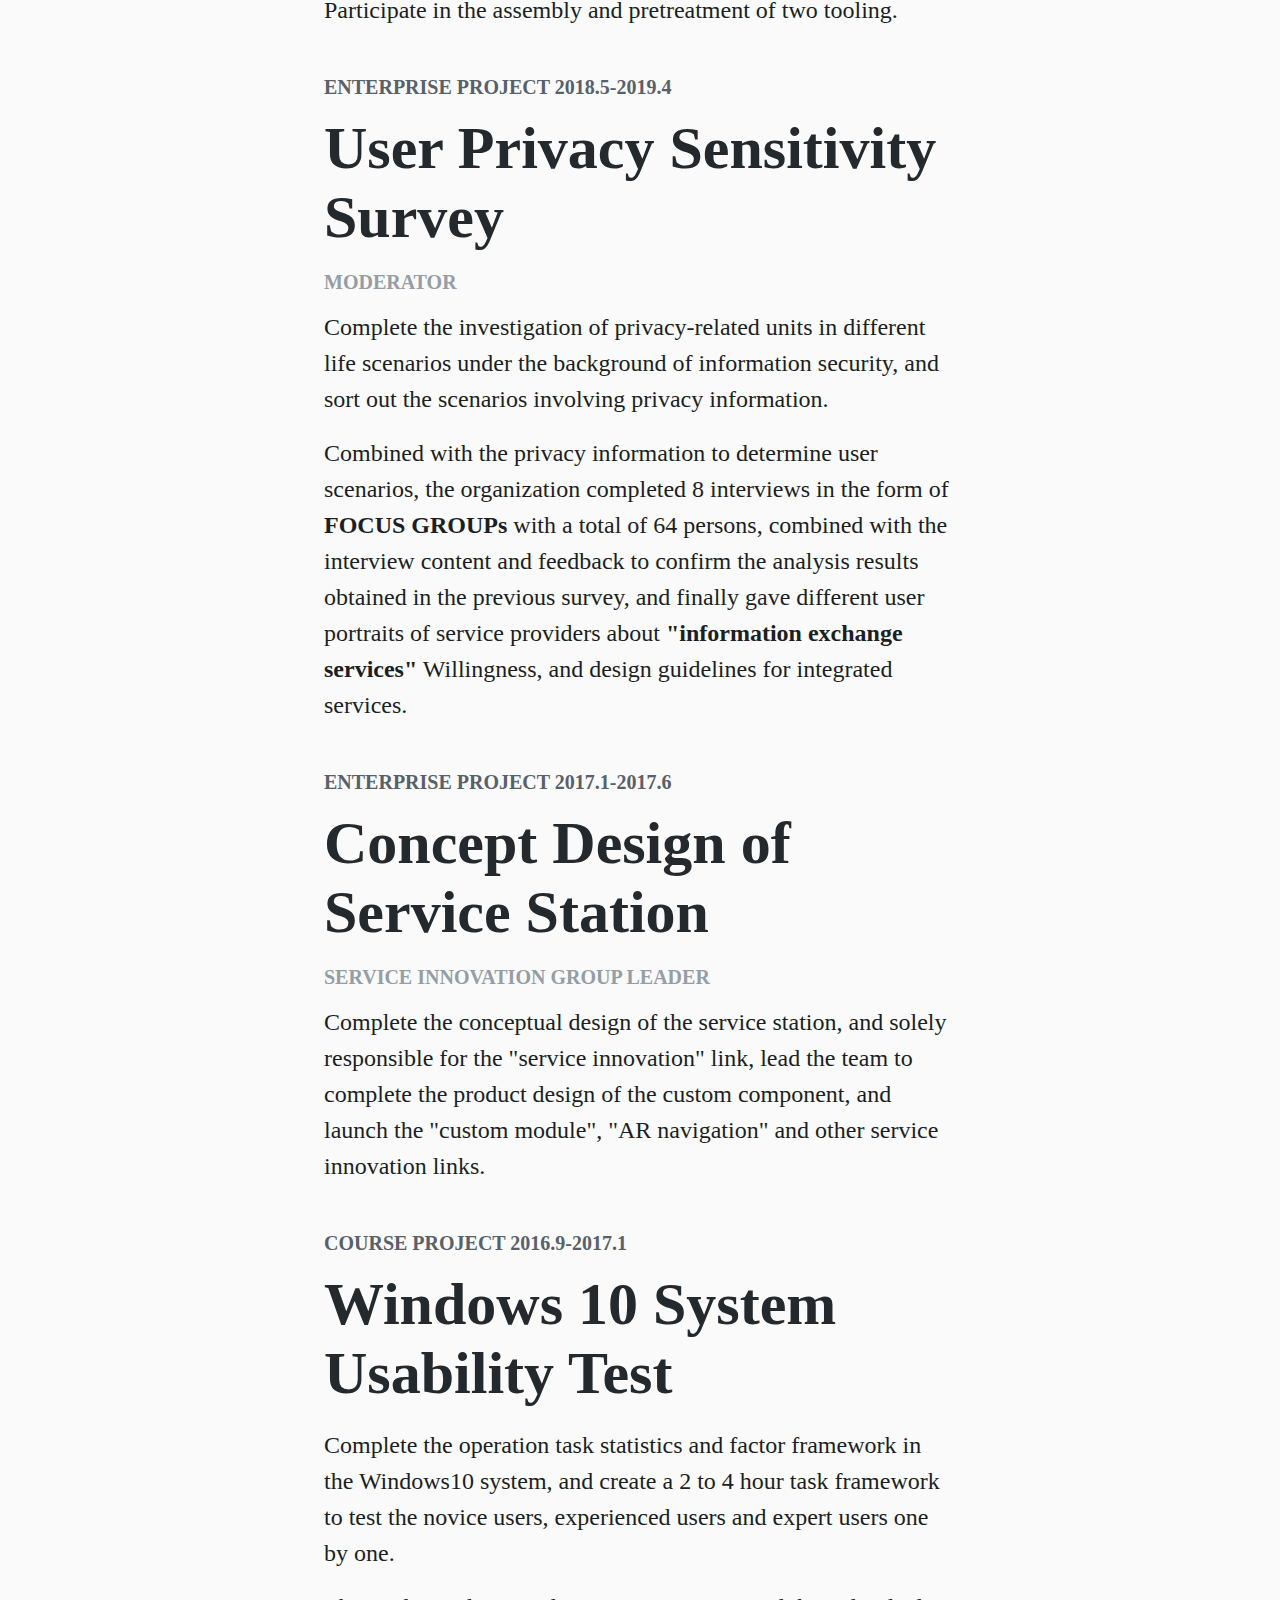
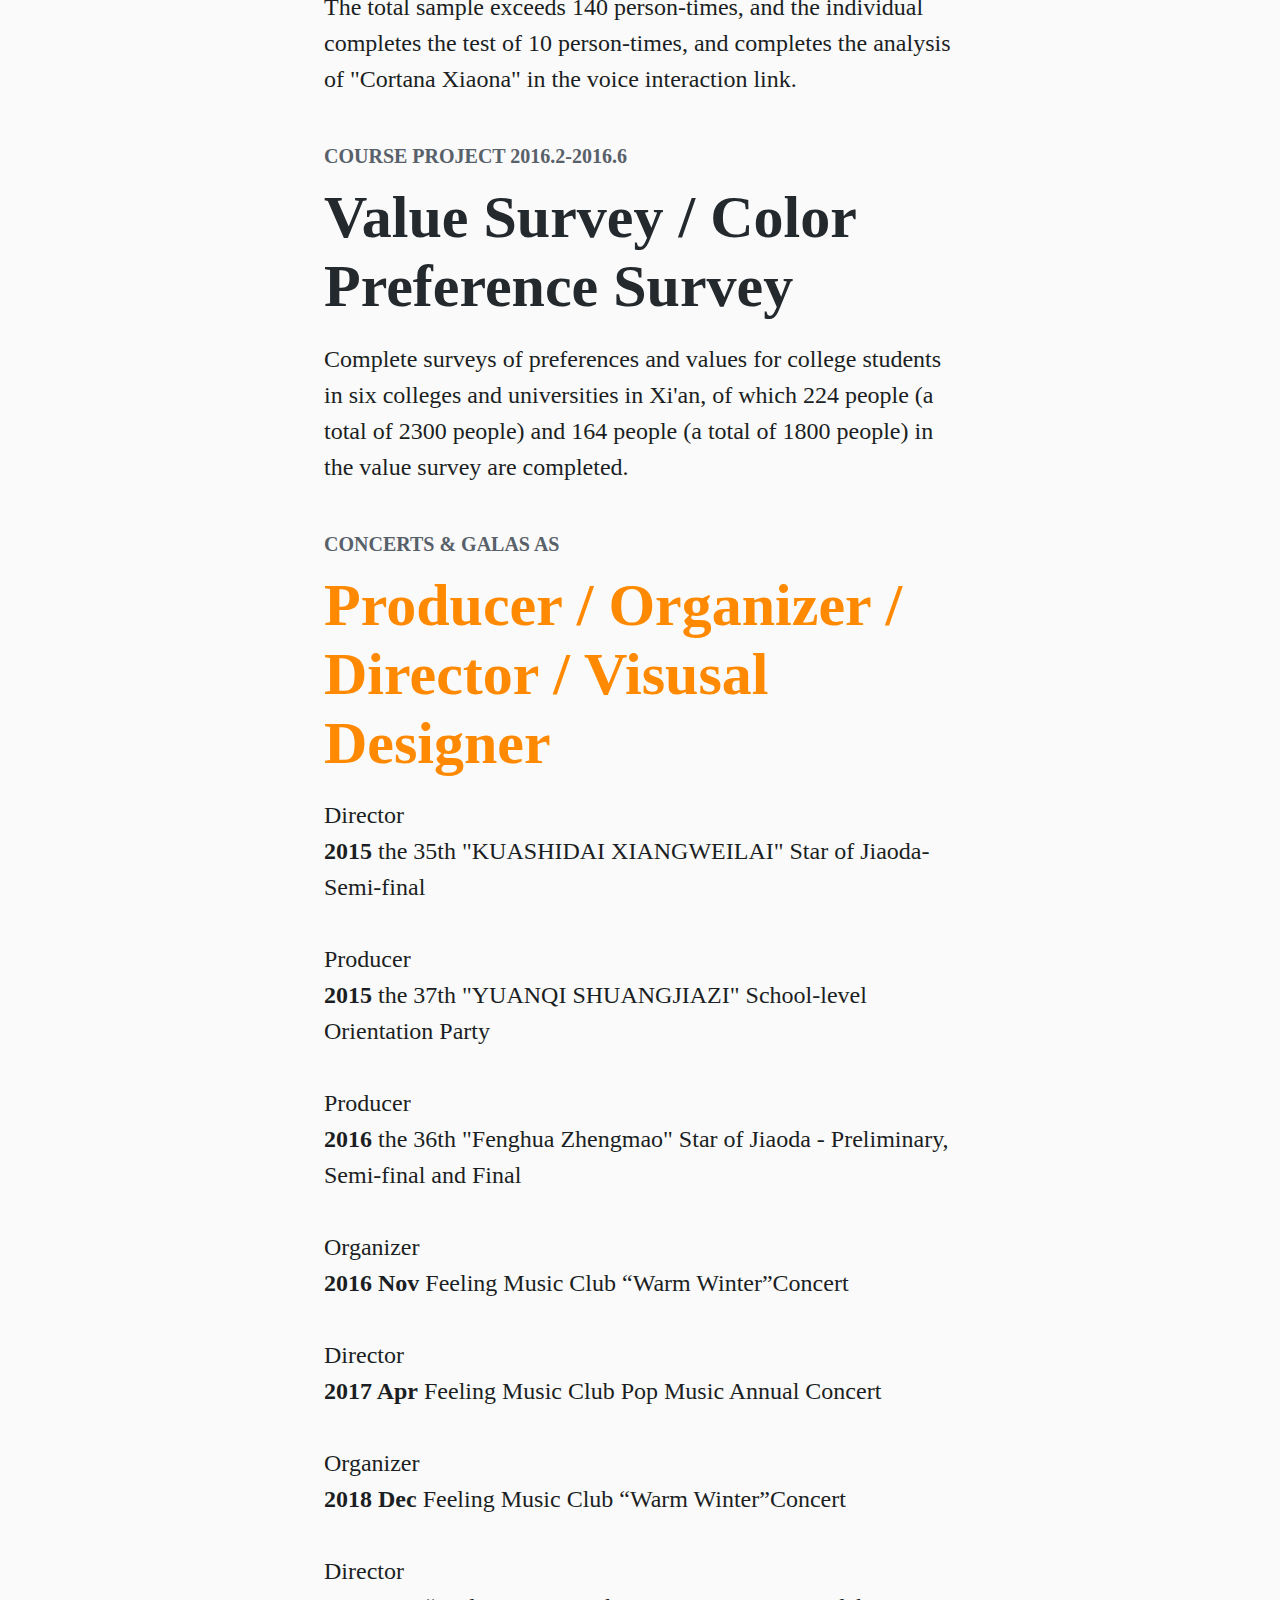
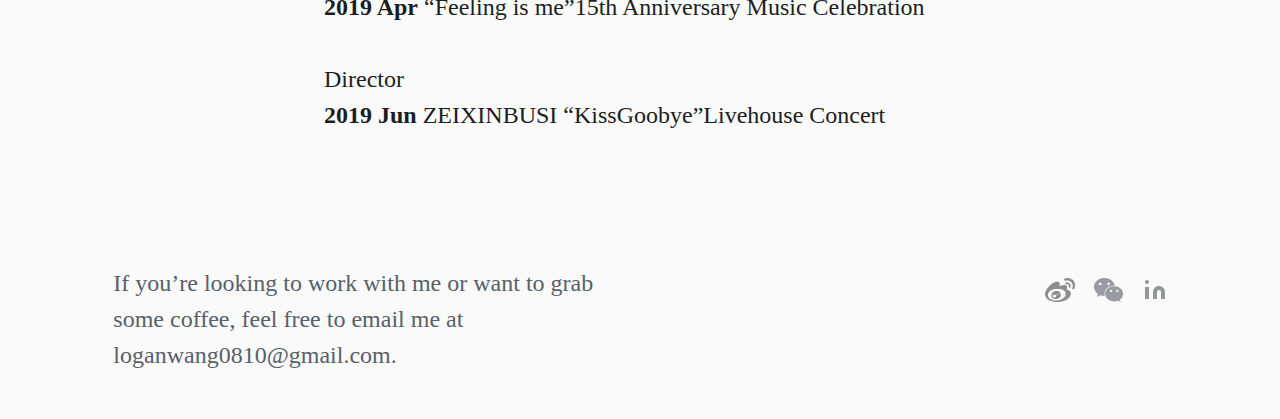
==== commit 2ff0c9ae: "Resume & Music Enhance" ====
--- a/about.html
+++ b/about.html
@@ -116,16 +116,16 @@
     <main class="c12 summary main">
         <div>
             <p>
-                I’m currently a student at <a href="http://en.xjtu.edu.cn/" target="_blank" rel="noopener" class="link cornell-link">Xi'an Jiaotong University</a> studying Industrial Design. Most recently, I was a User Research Intern at <a href="https://aftershokz.com/" target="_blank" rel="noopener" style="color: #0366D6" class="link">Aftershokz</a>. 
+                I’m currently a student at <a href="http://en.xjtu.edu.cn/" target="_blank" rel="noopener" class="link cornell-link">Xi'an Jiaotong University</a> studying Industrial Design. Most recently, I'm a User Research Intern at <a href="https://aftershokz.com/" target="_blank" rel="noopener" style="color: #0366D6" class="link">Aftershokz</a>. 
             </p><br>
             <p>
                 I've got several Intern during former summer & winter vacations, related to production and manufaturing though, I'm more familiar with User-Centered Research than R&D processes and Product Innovation.
             </p><br>
             <p>
-                A huge fan of music, particularly in Jazz and Hiphop, I get my spare time fullfilled with friends and my band pals all the time.
+                A huge fan of music, particularly in Jazz and Hiphop, my spare time is fullfilled with friends and my band pals all the time.
             </p><br>
             <p>
-                Now, let me show you an overview of my intern and projects.
+                Now, let's have a look at my experiences.
             </p>
 
         </div>
@@ -268,6 +268,23 @@
                 Complete surveys of preferences and values ​​for college students in six colleges and universities in Xi'an, of which 224 people (a total of 2300 people) and 164 people (a total of 1800 people) in the value survey are completed.
             </p>
         </div>
+
+        <div class="section">
+            <h5 class="subtitle">Concerts & Galas as</h5>
+            <h2 class="github-title"><a target="_blank" rel="noopener" class="link drf-link3">Producer / Organizer / Director / Visusal Designer</a></h2>
+            <p>
+                Director<br/><strong>2015</strong> the 35th "KUASHIDAI XIANGWEILAI" Star of Jiaoda- Semi-final<br/><br/>
+                Producer<br/><strong>2015</strong> the 37th "YUANQI SHUANGJIAZI" School-level Orientation Party <br/><br/>
+                Producer<br/><strong>2016</strong> the 36th "Fenghua Zhengmao" Star of Jiaoda - Preliminary, Semi-final and Final <br/><br/>
+                Organizer<br/><strong>2016 Nov</strong>  Feeling Music Club “Warm Winter”Concert<br/><br/>
+                Director<br/><strong>2017 Apr</strong>  Feeling Music Club Pop Music Annual Concert<br/><br/>
+                Organizer<br/><strong>2018 Dec</strong>  Feeling Music Club “Warm Winter”Concert<br/><br/>
+                Director<br/><strong>2019 Apr</strong>  “Feeling is me”15th Anniversary Music Celebration<br/><br/>
+                Director<br/><strong>2019 Jun</strong>  ZEIXINBUSI “KissGoobye”Livehouse Concert<br/><br/>
+            </p>
+        </div>
+
+
     </div>
 
 
--- a/css/style.css
+++ b/css/style.css
@@ -700,6 +700,9 @@
 .drf-link2 {
     color: rgb(21, 126, 29);
 }
+.drf-link3 {
+    color: rgb(255, 137, 1);
+}
 
 /* GITHUB */
 .github-title {
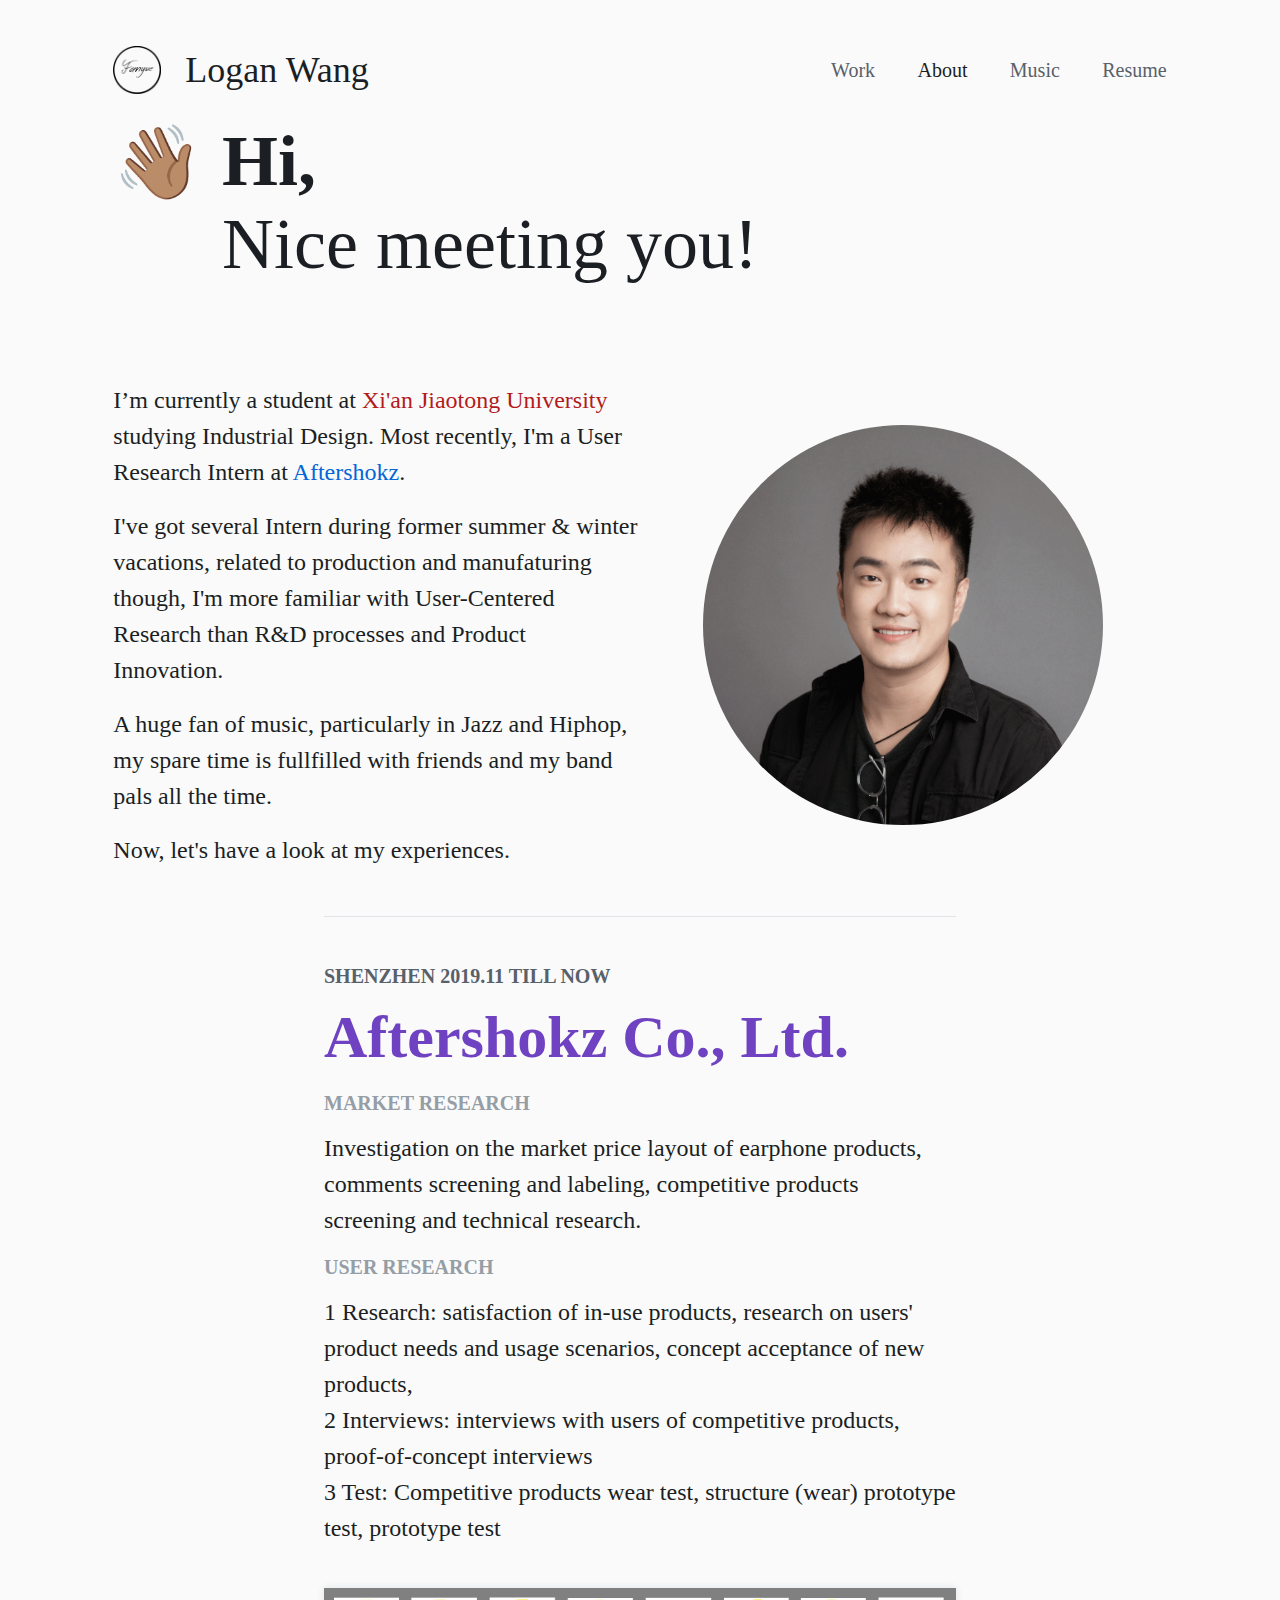
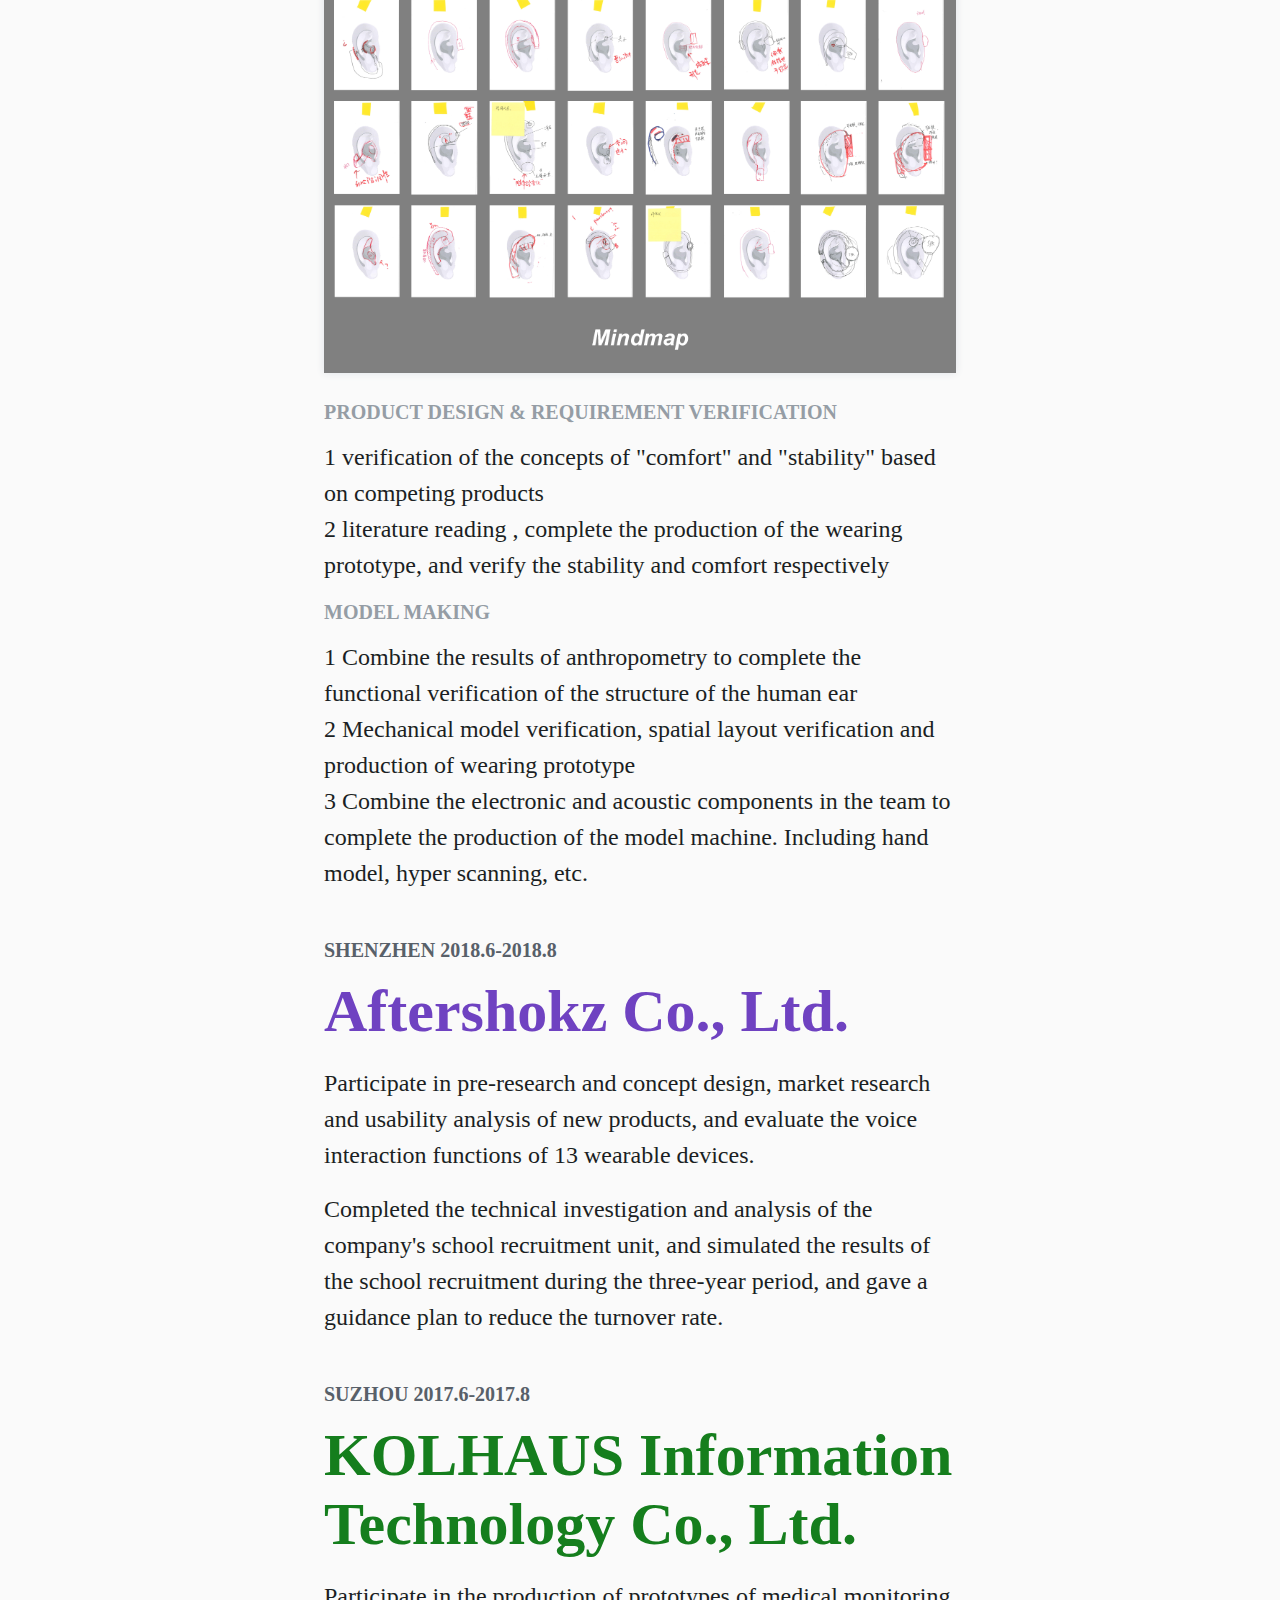
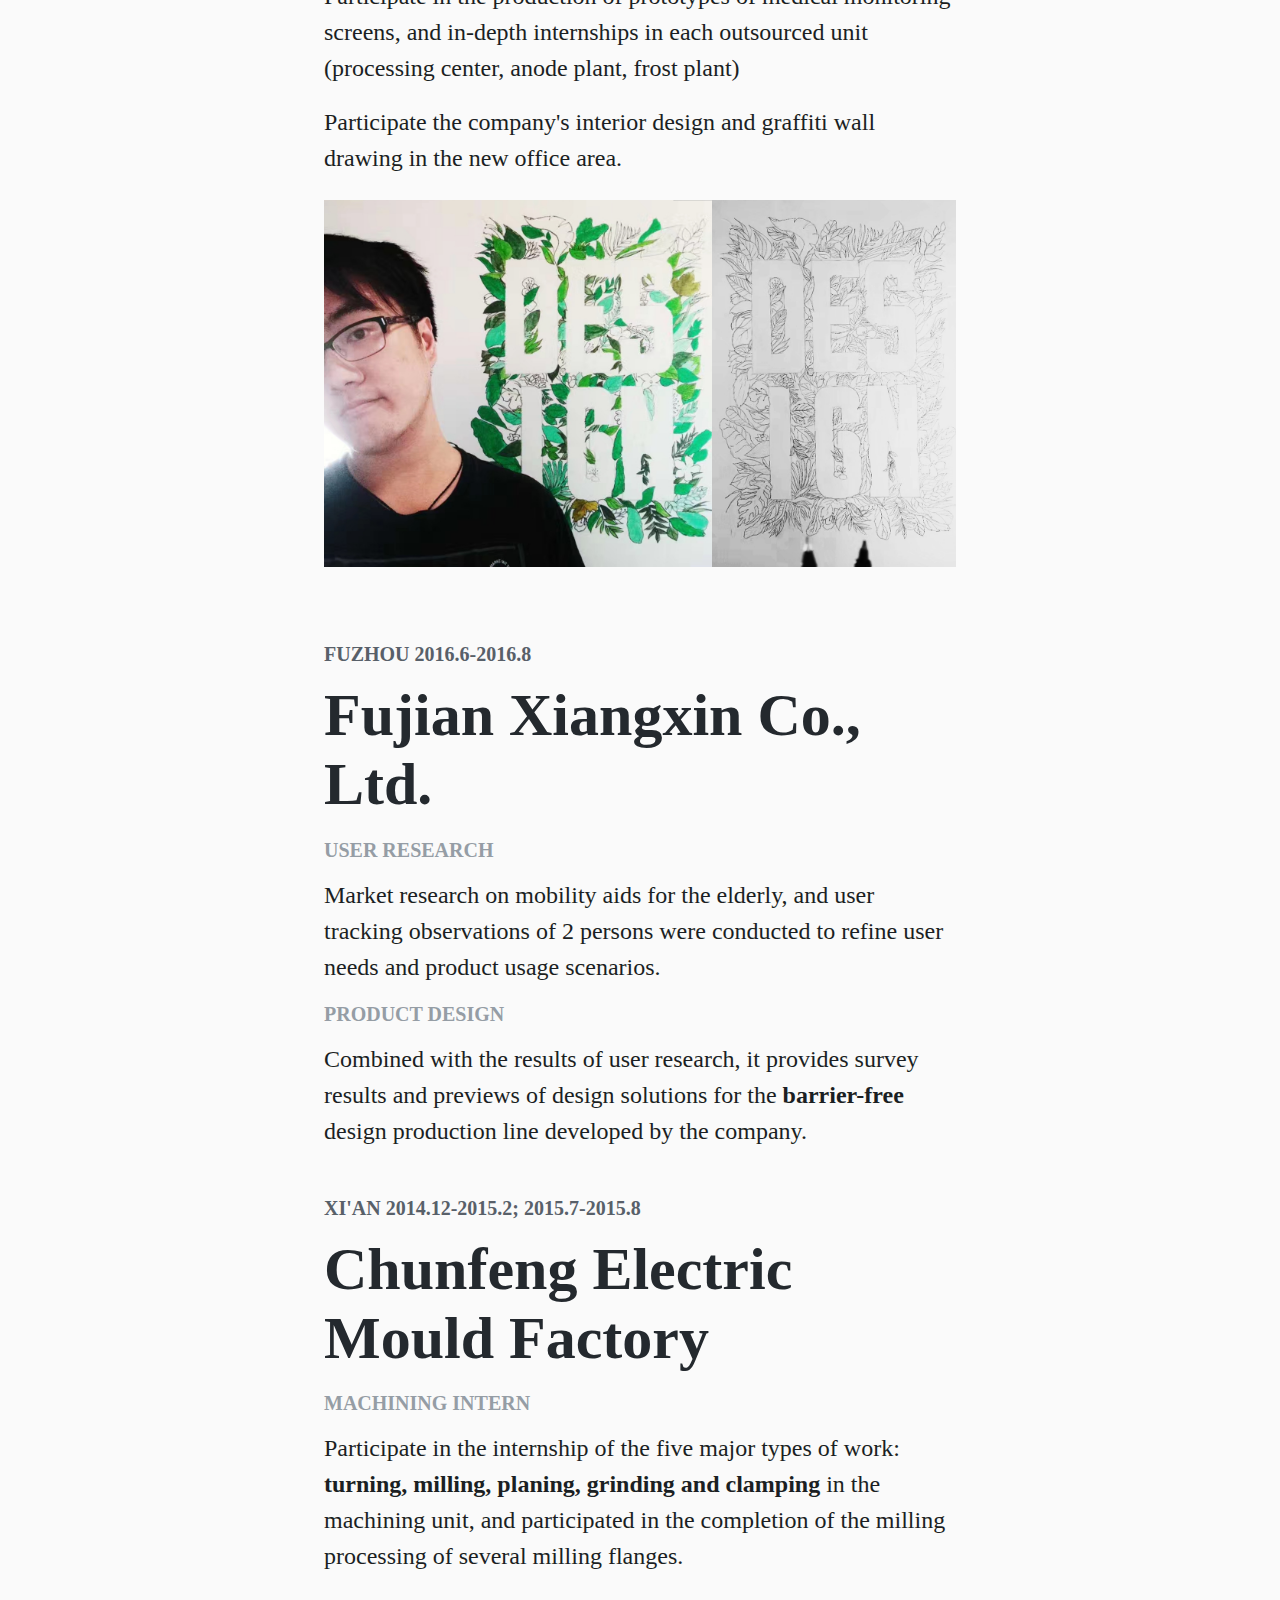
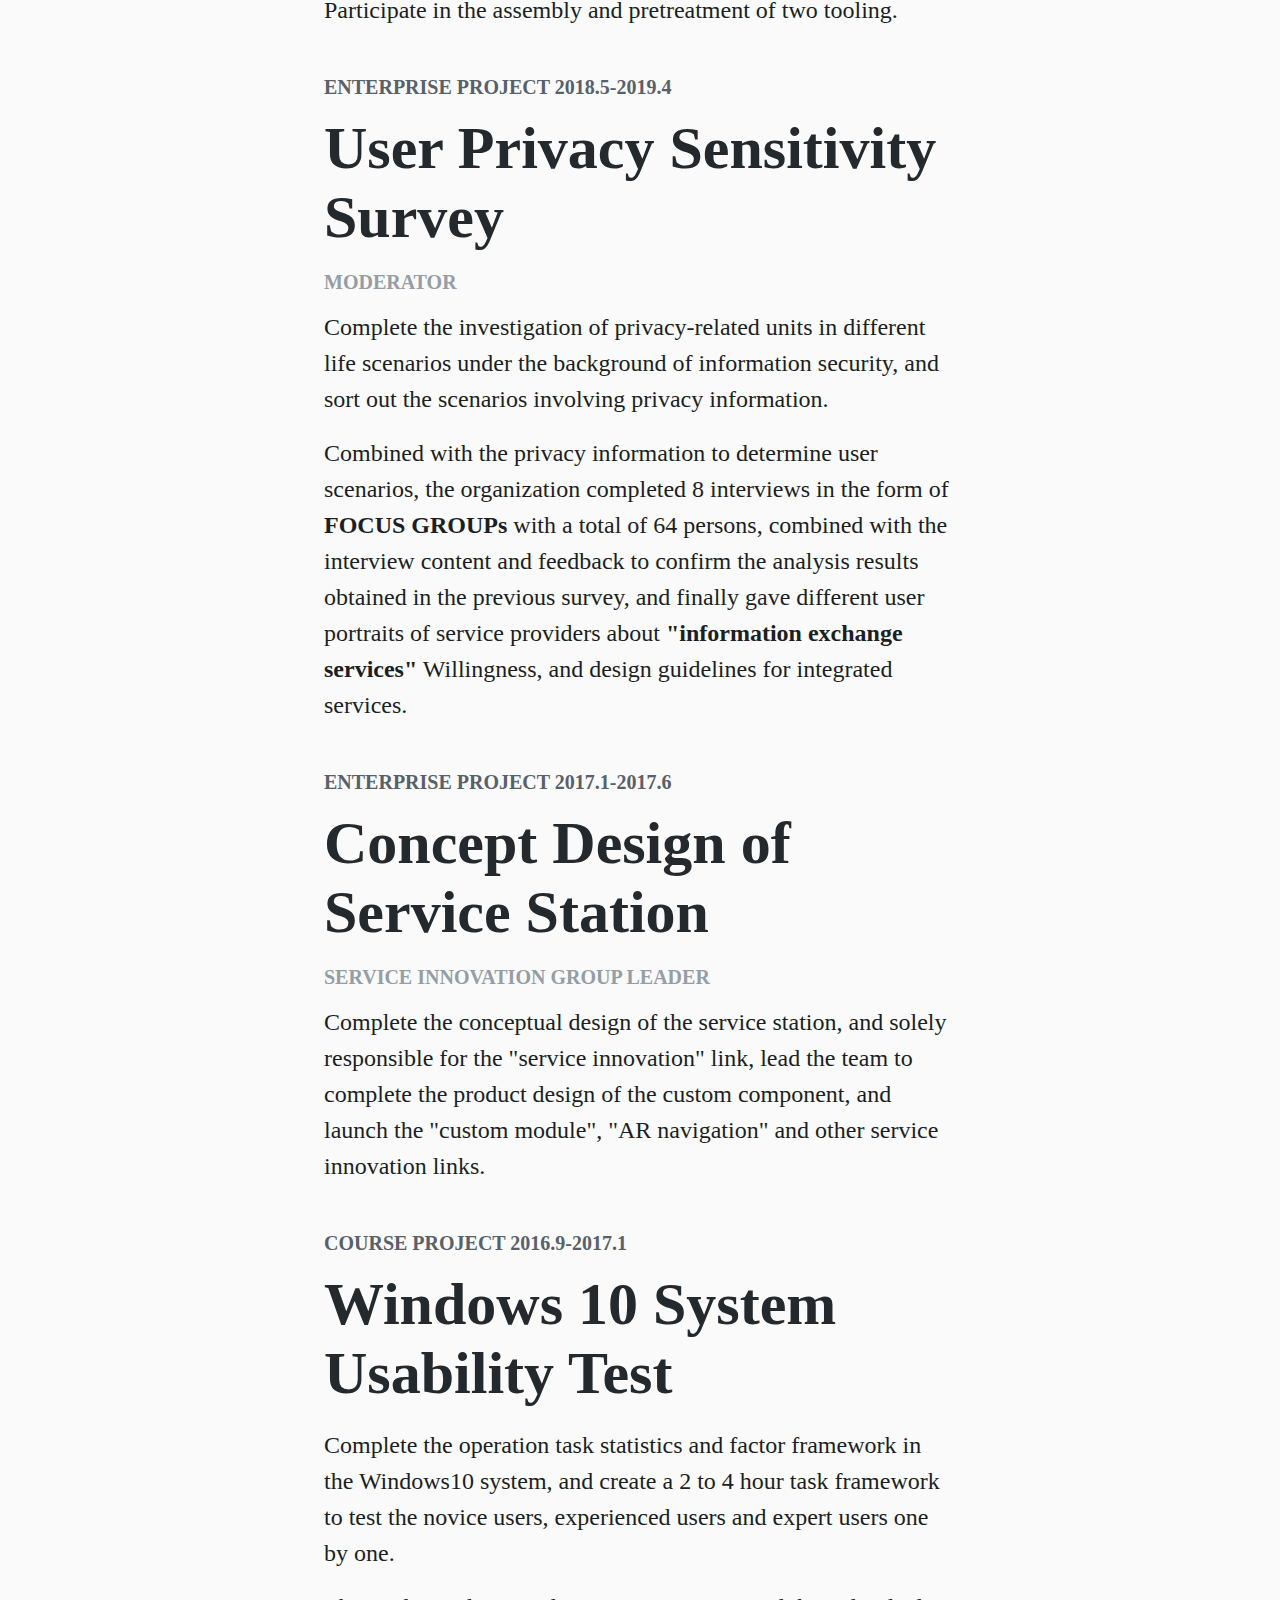
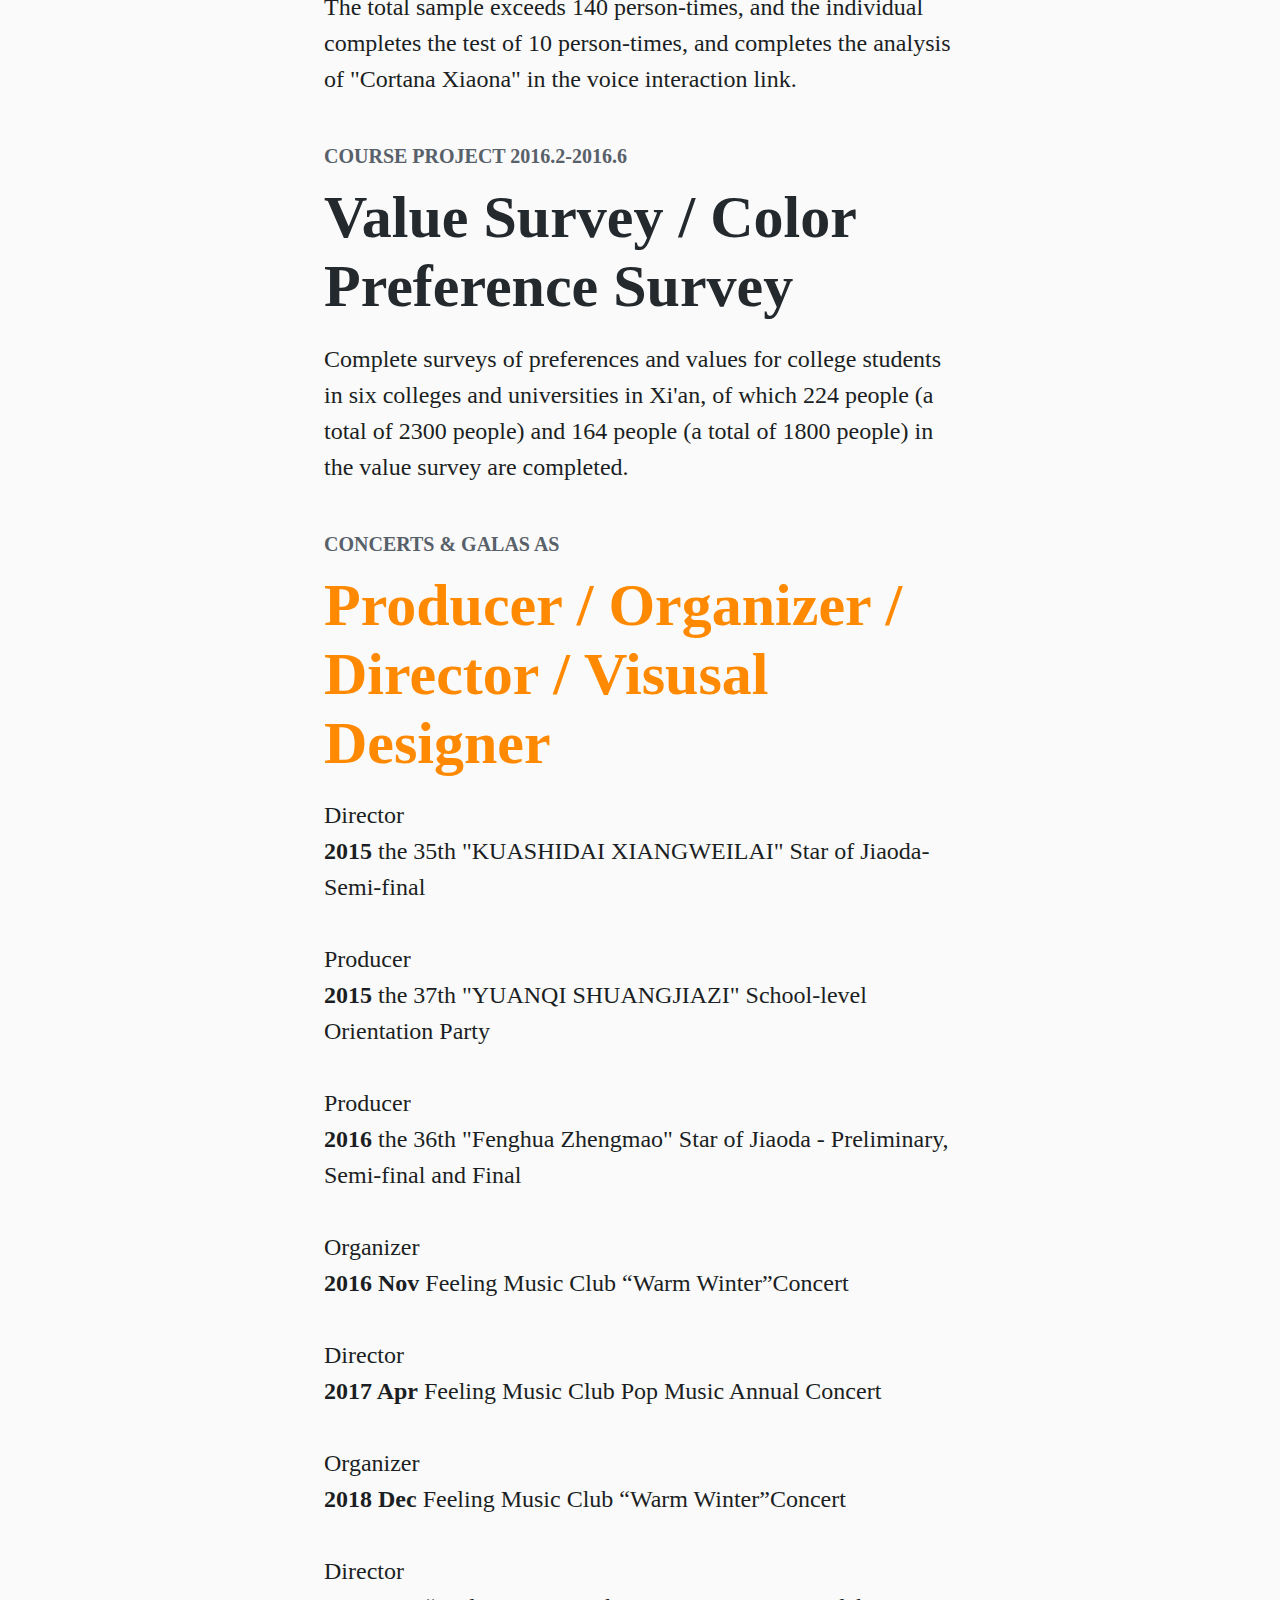
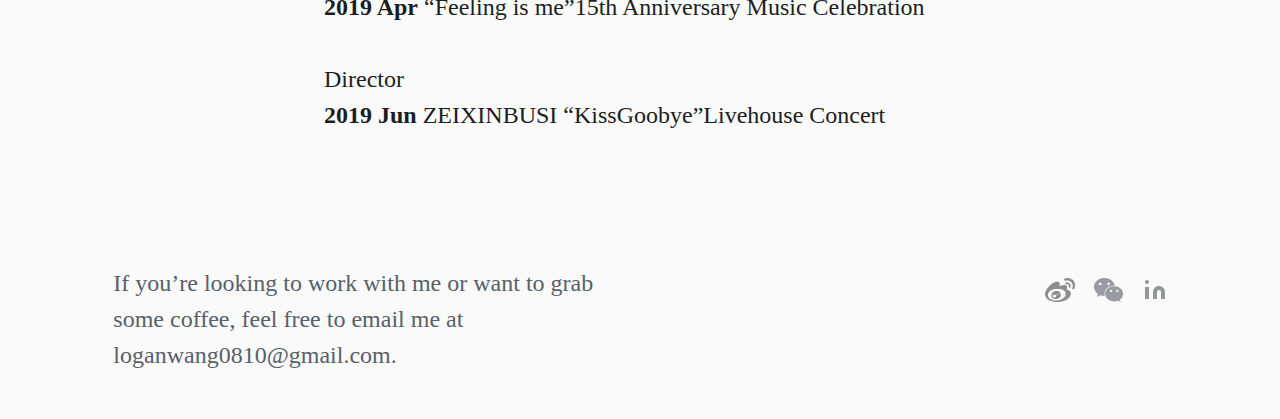
==== commit 618f0ffe: "MailAddress&Color" ====
--- a/about.html
+++ b/about.html
@@ -129,7 +129,7 @@
             </p>
 
         </div>
-        <img alt="picture of Fanyue" src="形象照.jpeg" class="avi">
+        <img alt="picture of Fanyue" src="形象照.png" class="avi">
     </main>
     
     <div class="c6 divider"></div>
--- a/css/style.css
+++ b/css/style.css
@@ -149,6 +149,10 @@
 .white {
     color: var(--white);
 }
+.grey {
+    color: var(--gray-04);
+}
+
 .link:hover {
     opacity: 0.6;
     transition: 0.28s;
@@ -317,7 +321,7 @@
     text-align: left;
 }
 .exp-github {
-    background: #386592;
+    background: #d8ecff;
 
 }
 .exp-starbucks {
@@ -327,7 +331,10 @@
     background: #FFDB6D;
 }
 .exp-respond {
-    background: linear-gradient(#FF7E7E, #FFB77E, #FFDE88);
+    background: linear-gradient(rgb(246, 255, 164), rgb(255, 199, 154), rgb(250, 154, 154));
+}
+.exp-respond0 {
+    background: linear-gradient(rgb(119, 223, 255), rgb(154, 169, 250), rgb(235, 185, 250));
 }
 .exp-tint {
     background: linear-gradient(135deg, #B2B2B2 0%, #666666 20%, #222222 20%);
@@ -338,8 +345,8 @@
 
 .github-logo {
     position: relative;
-    margin-bottom: 1.5em;
-    height: 17.5%;
+    margin-bottom: 4.5em;
+    height: 35.5%;
     
     animation: 1.0s ease-in-out infinite infinite-bob;
 }
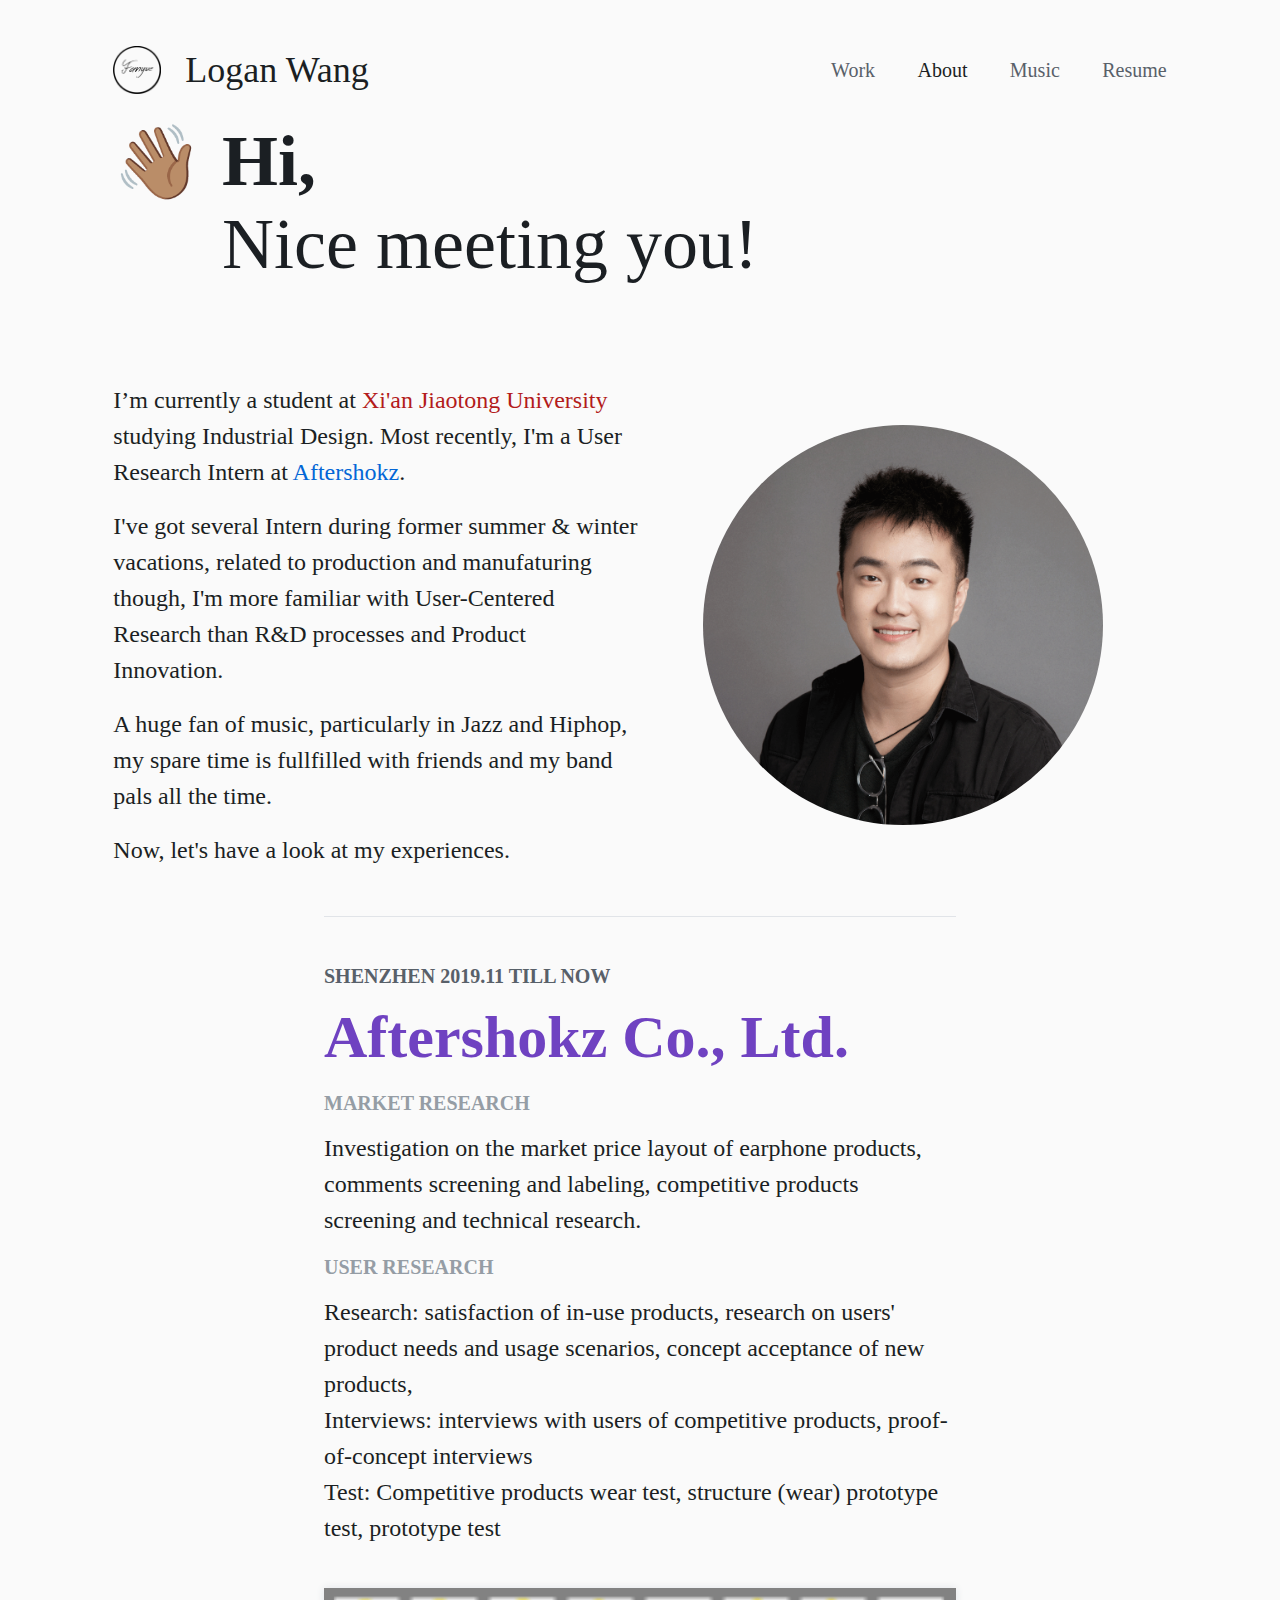
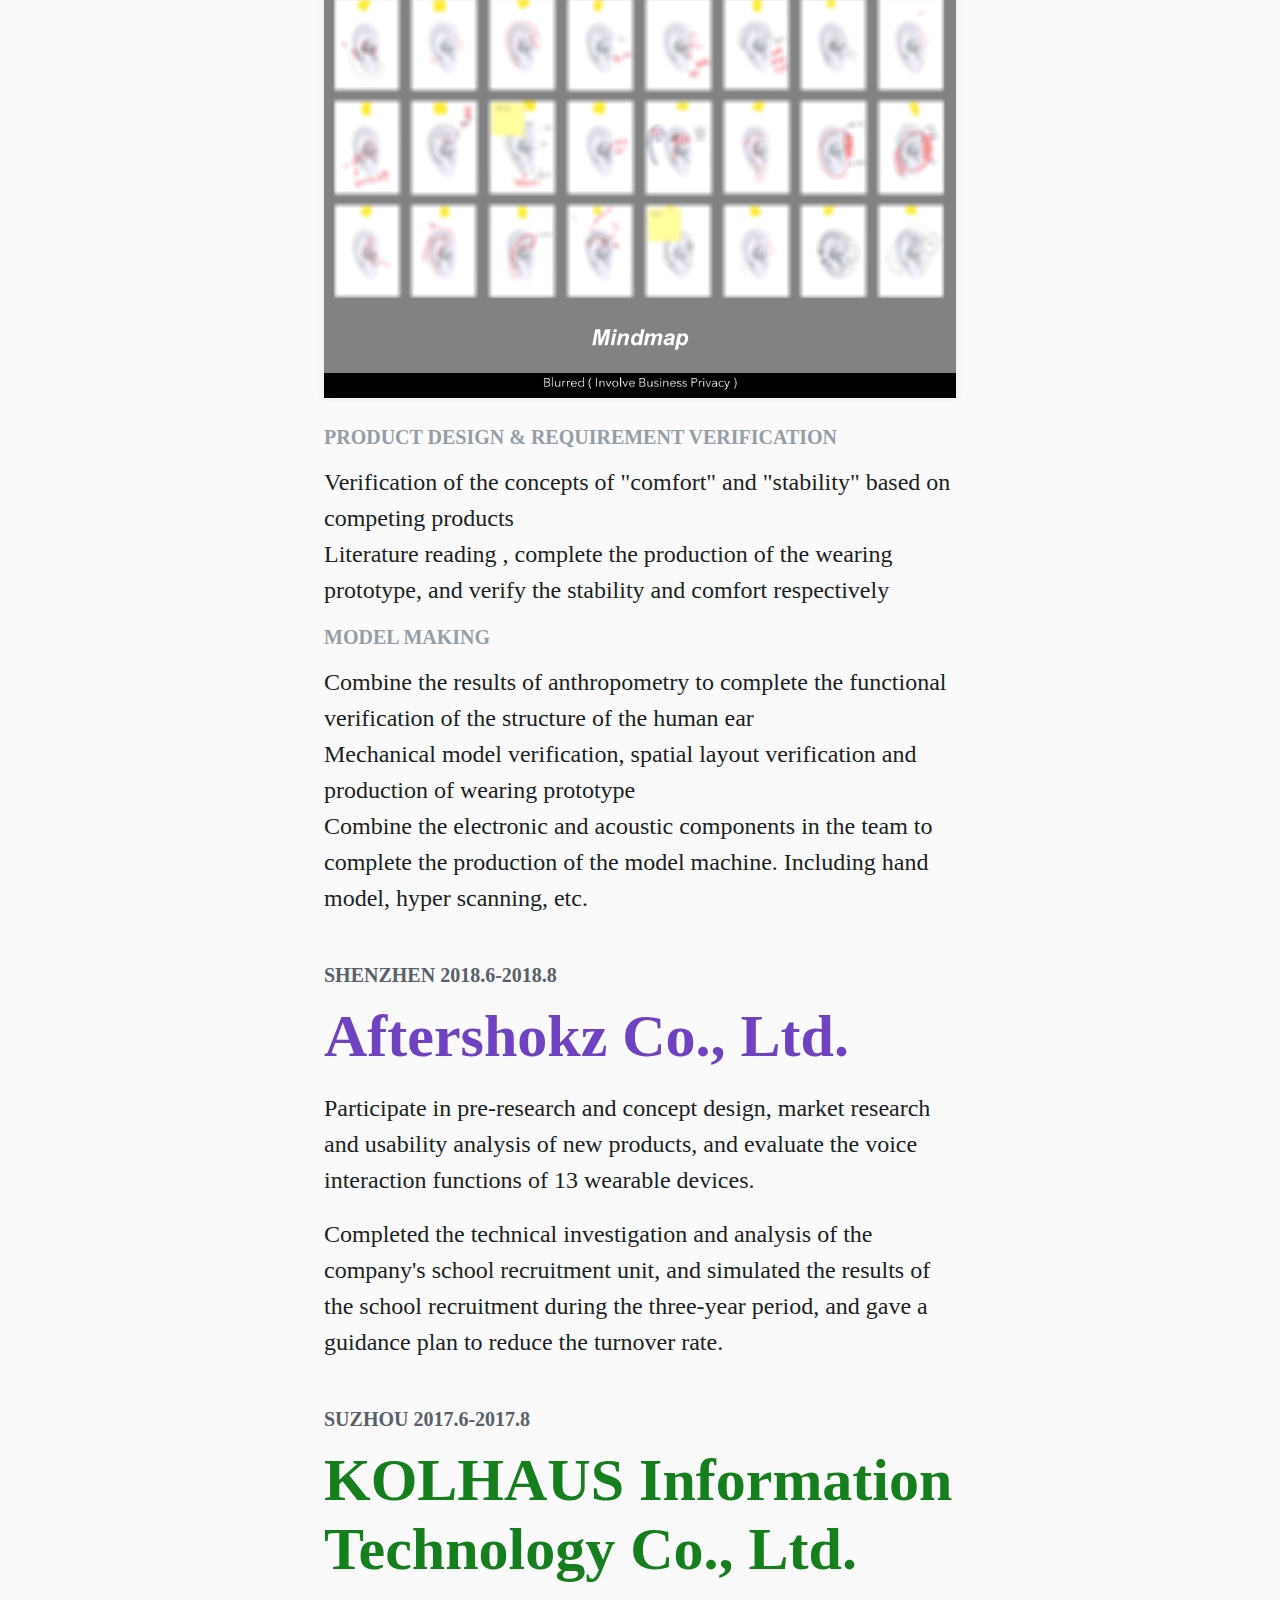
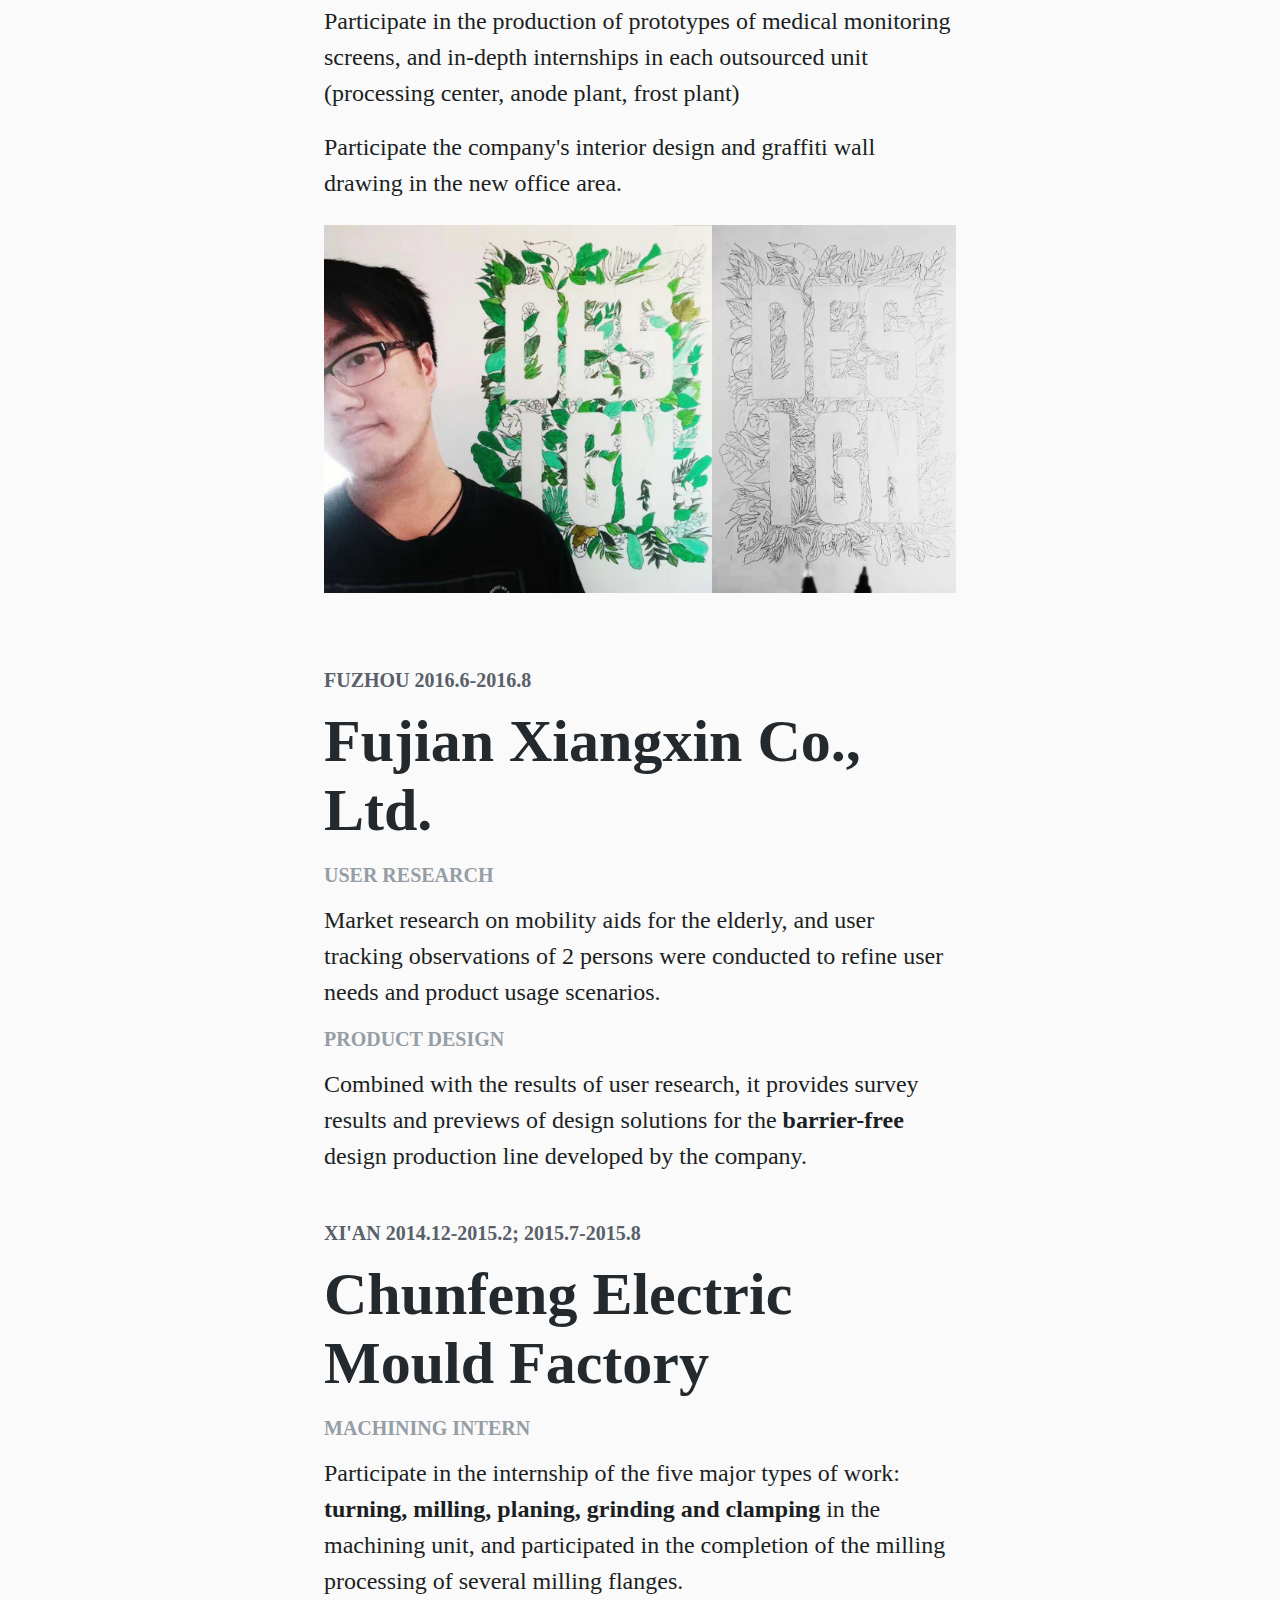
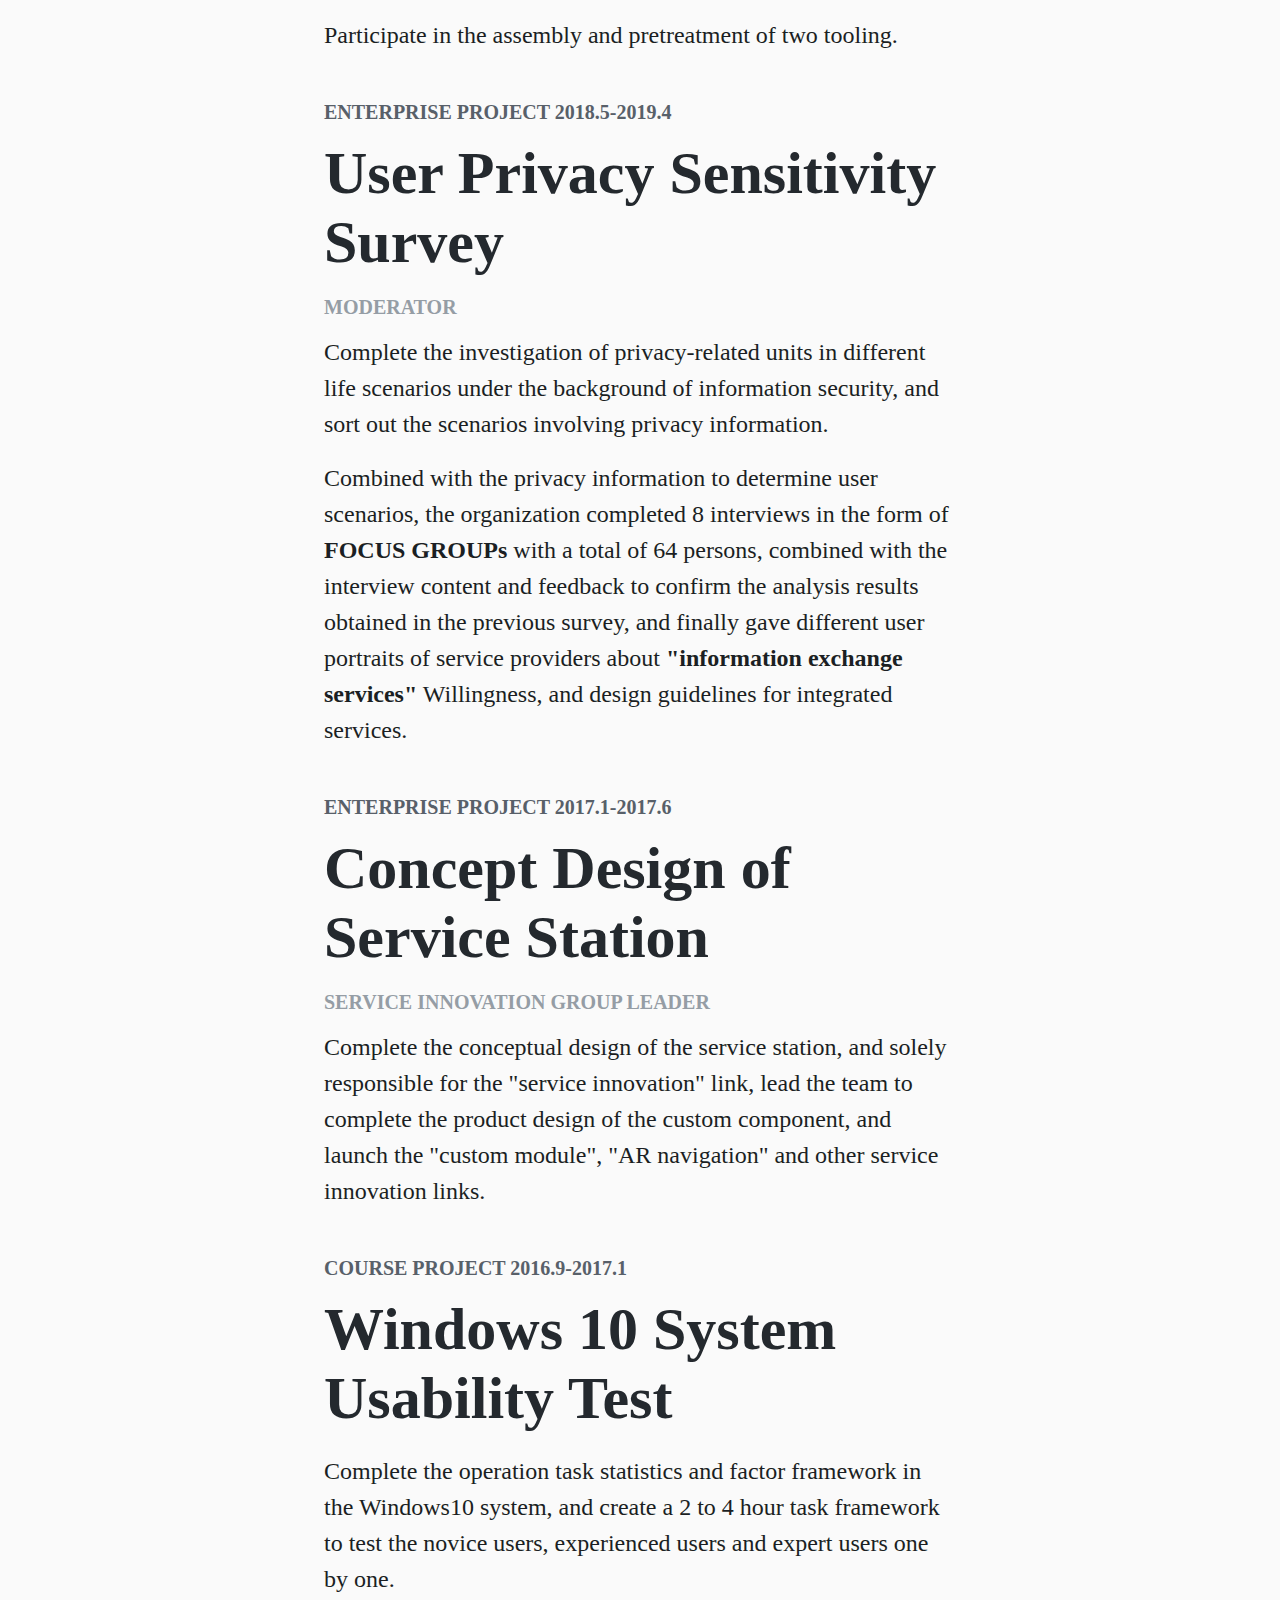
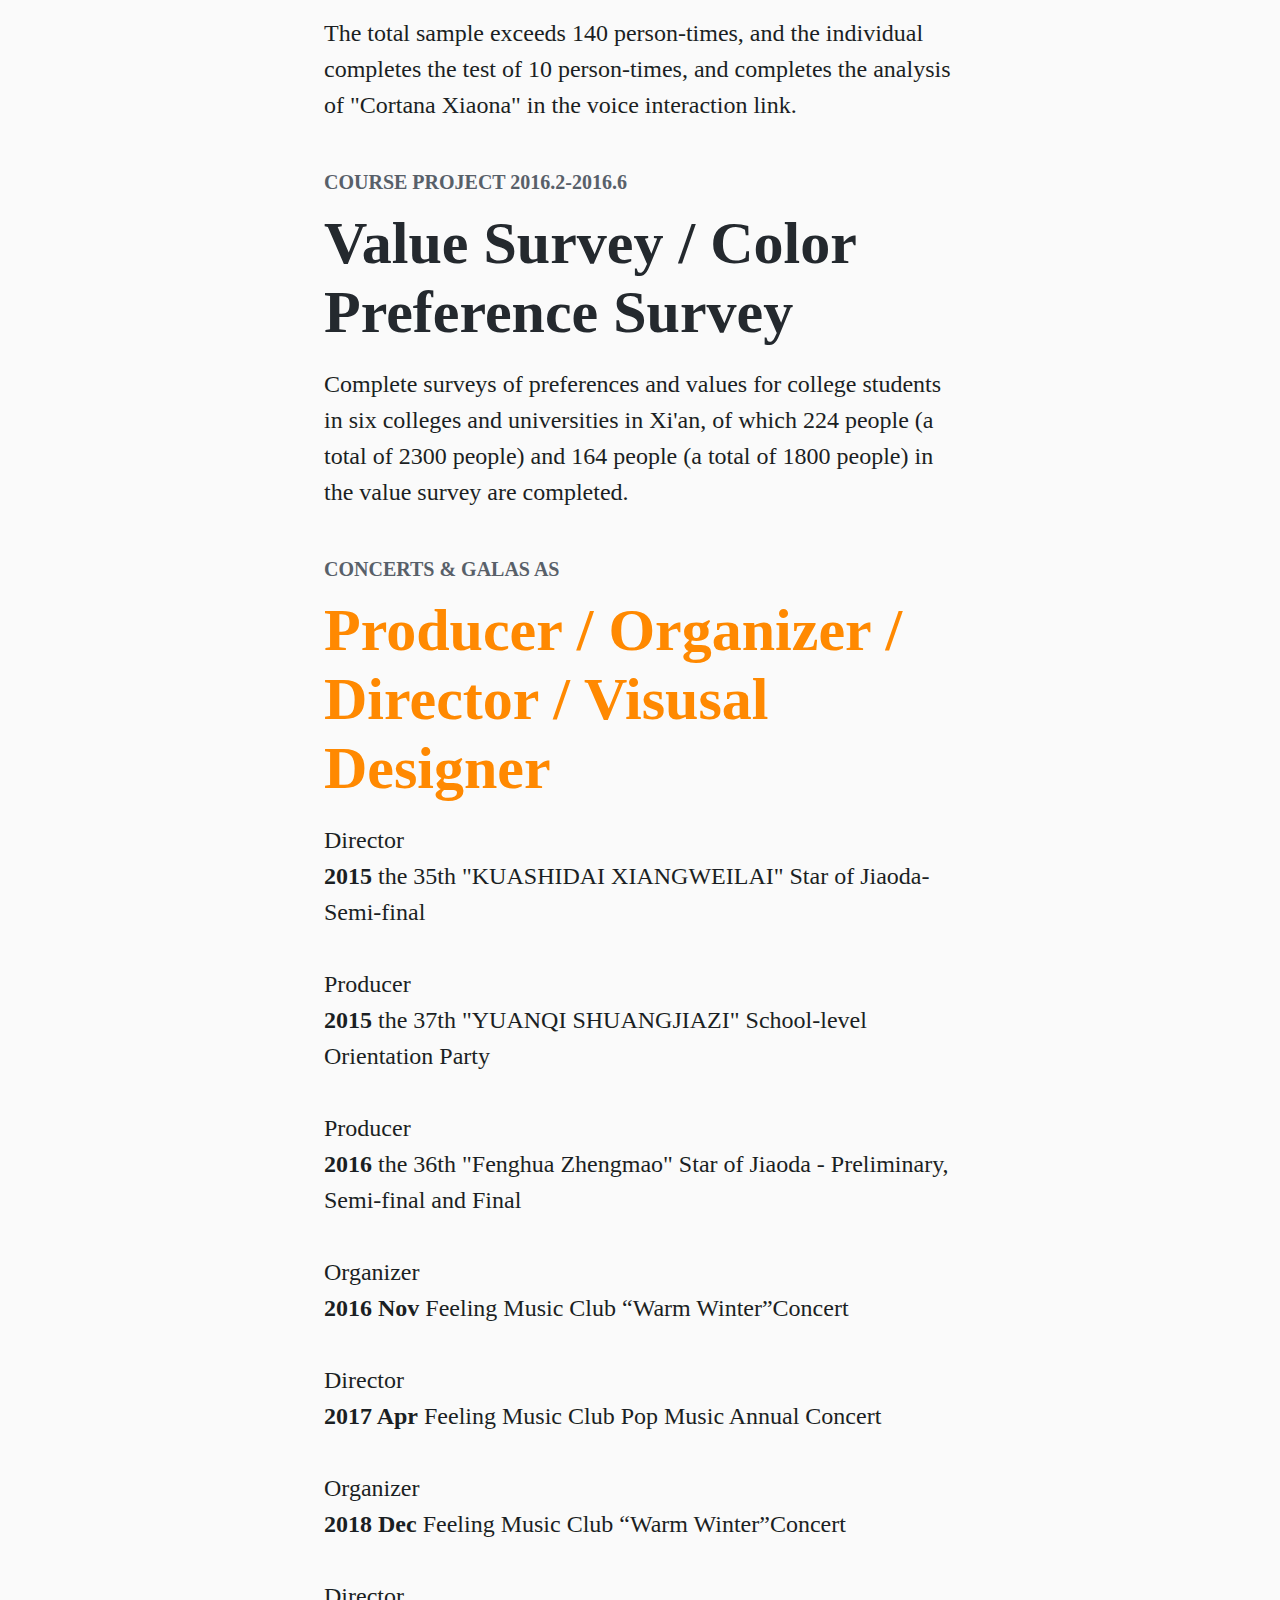
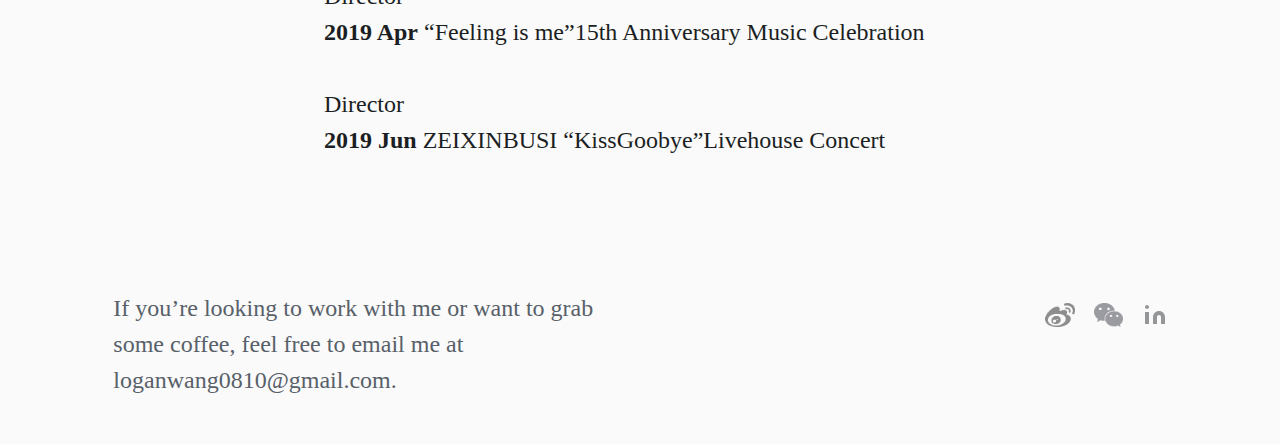
==== commit 15b81357: "Text Update" ====
--- a/about.html
+++ b/about.html
@@ -145,33 +145,33 @@
             <br>
             <h5 class="tinycluster">User research</h5>
             <p>
-                1 Research: satisfaction of in-use products, research on users' product needs and usage scenarios, concept acceptance of new products,
-            </p>
-            <p>
-                2 Interviews: interviews with users of competitive products, proof-of-concept interviews
-            </p>
-            <p>
-                3 Test: Competitive products wear test, structure (wear) prototype test, prototype test
+                Research: satisfaction of in-use products, research on users' product needs and usage scenarios, concept acceptance of new products,
+            </p>
+            <p>
+                Interviews: interviews with users of competitive products, proof-of-concept interviews
+            </p>
+            <p>
+                Test: Competitive products wear test, structure (wear) prototype test, prototype test
             </p>
             <br>
             <img alt="low and high fidelity explorations" src="mindmap.png" class="img shadow"> 
             <h5 class="tinycluster">Product Design & Requirement Verification</h5>
             <p>
-                1 verification of the concepts of "comfort" and "stability" based on competing products
-            </p>
-            <p>
-                2 literature reading , complete the production of the wearing prototype, and verify the stability and comfort respectively
+                Verification of the concepts of "comfort" and "stability" based on competing products
+            </p>
+            <p>
+                Literature reading , complete the production of the wearing prototype, and verify the stability and comfort respectively
             </p>
             <br>
             <h5 class="tinycluster">Model Making</h5>
             <p>
-                1 Combine the results of anthropometry to complete the functional verification of the structure of the human ear
-            </p>
-            <p>
-                2 Mechanical model verification, spatial layout verification and production of wearing prototype
+                Combine the results of anthropometry to complete the functional verification of the structure of the human ear
+            </p>
+            <p>
+                Mechanical model verification, spatial layout verification and production of wearing prototype
             </p>
             <p> 
-                3 Combine the electronic and acoustic components in the team to complete the production of the model machine. Including hand model, hyper scanning, etc.
+                Combine the electronic and acoustic components in the team to complete the production of the model machine. Including hand model, hyper scanning, etc.
             </p>
         </div>
 
@@ -294,7 +294,7 @@
 
     <footer class="c12 grid">
         <div class="c6-left">
-            <p>If you’re looking to work with me or want to grab some coffee, feel free to email me at <a href="loganwang0810@gmail.com?subject=Hey!" target="_blank" rel="noopener">loganwang0810@gmail.com</a>.</p>
+            <p>If you’re looking to work with me or want to grab some coffee, feel free to email me at <a href="mailto:loganwang0810@gmail.com?subject=Hey!" target="_blank" rel="noopener">loganwang0810@gmail.com</a>.</p>
         </div>
         <div class="social">
             <a href="https://weibo.com/u/2411232393" target="_blank" rel="noopener"><img alt="Twitter icon" src="icons/weibo.png" class="icons"></a>
